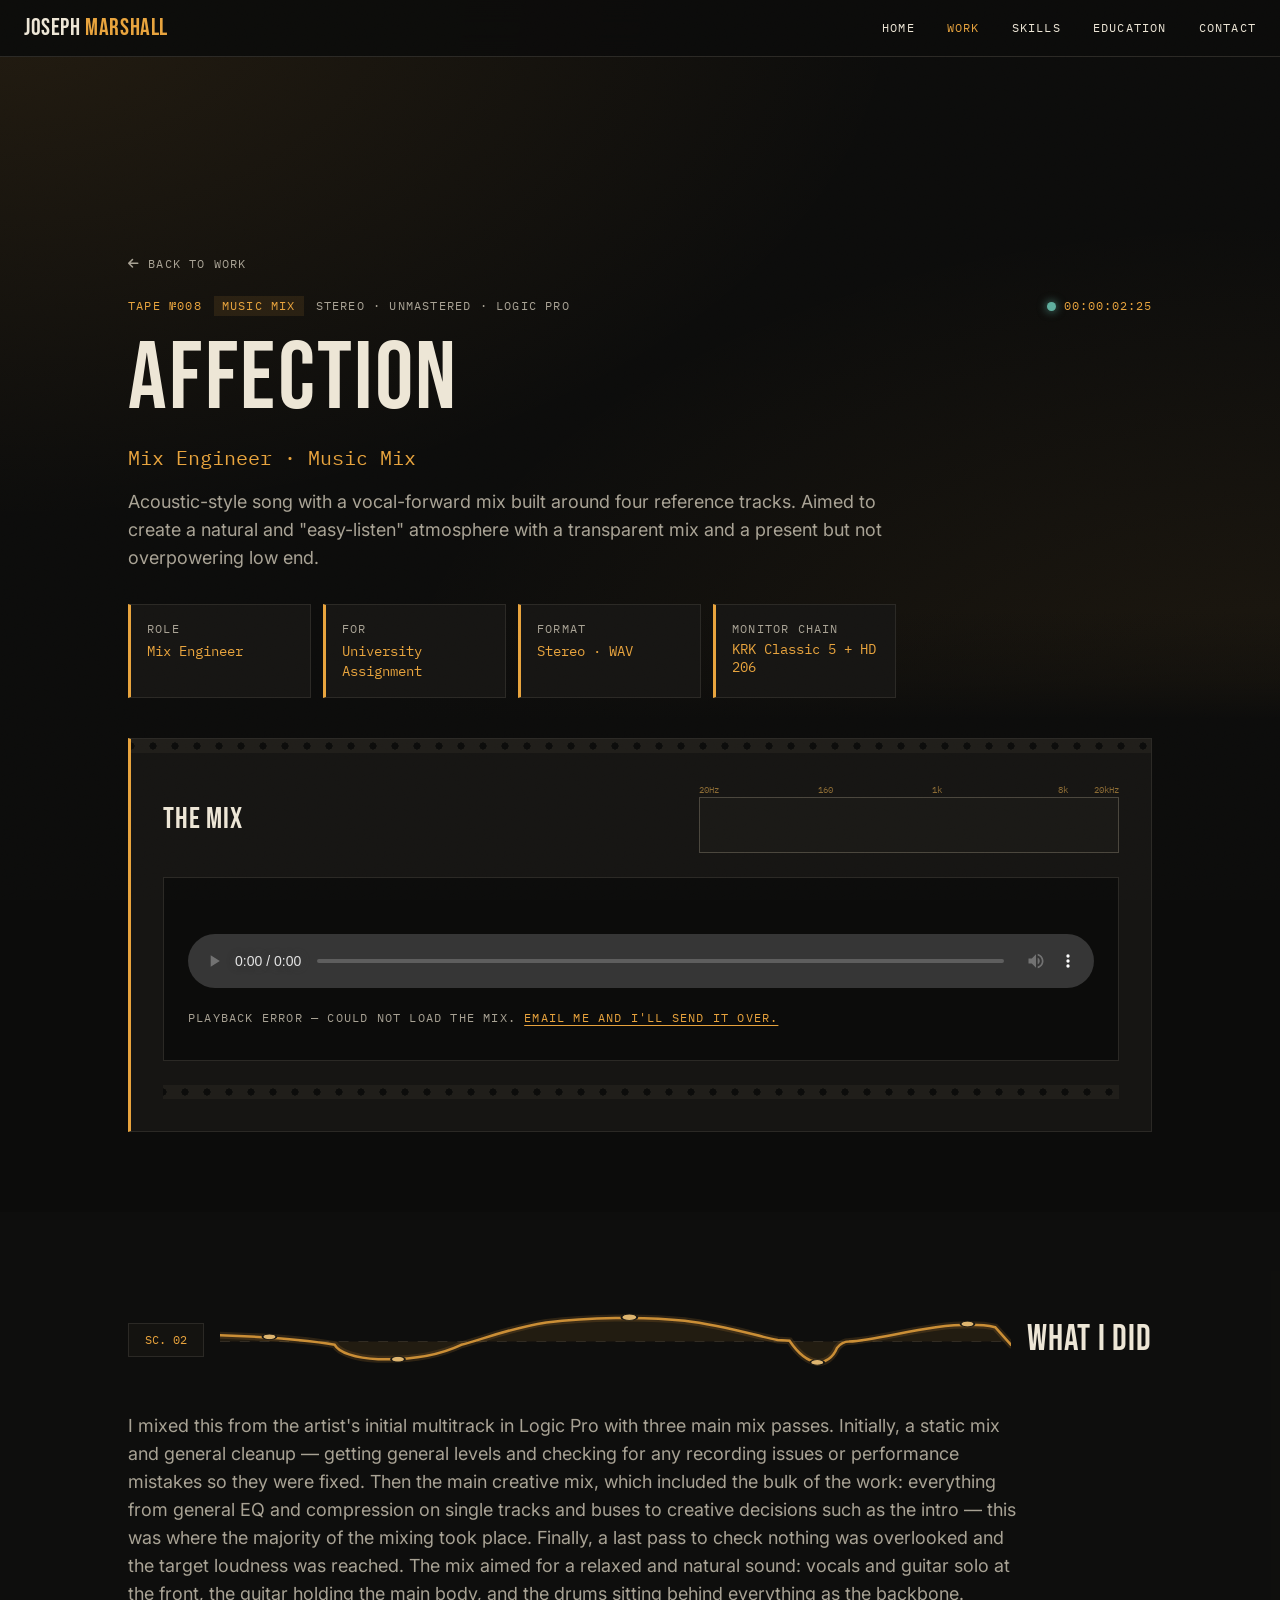
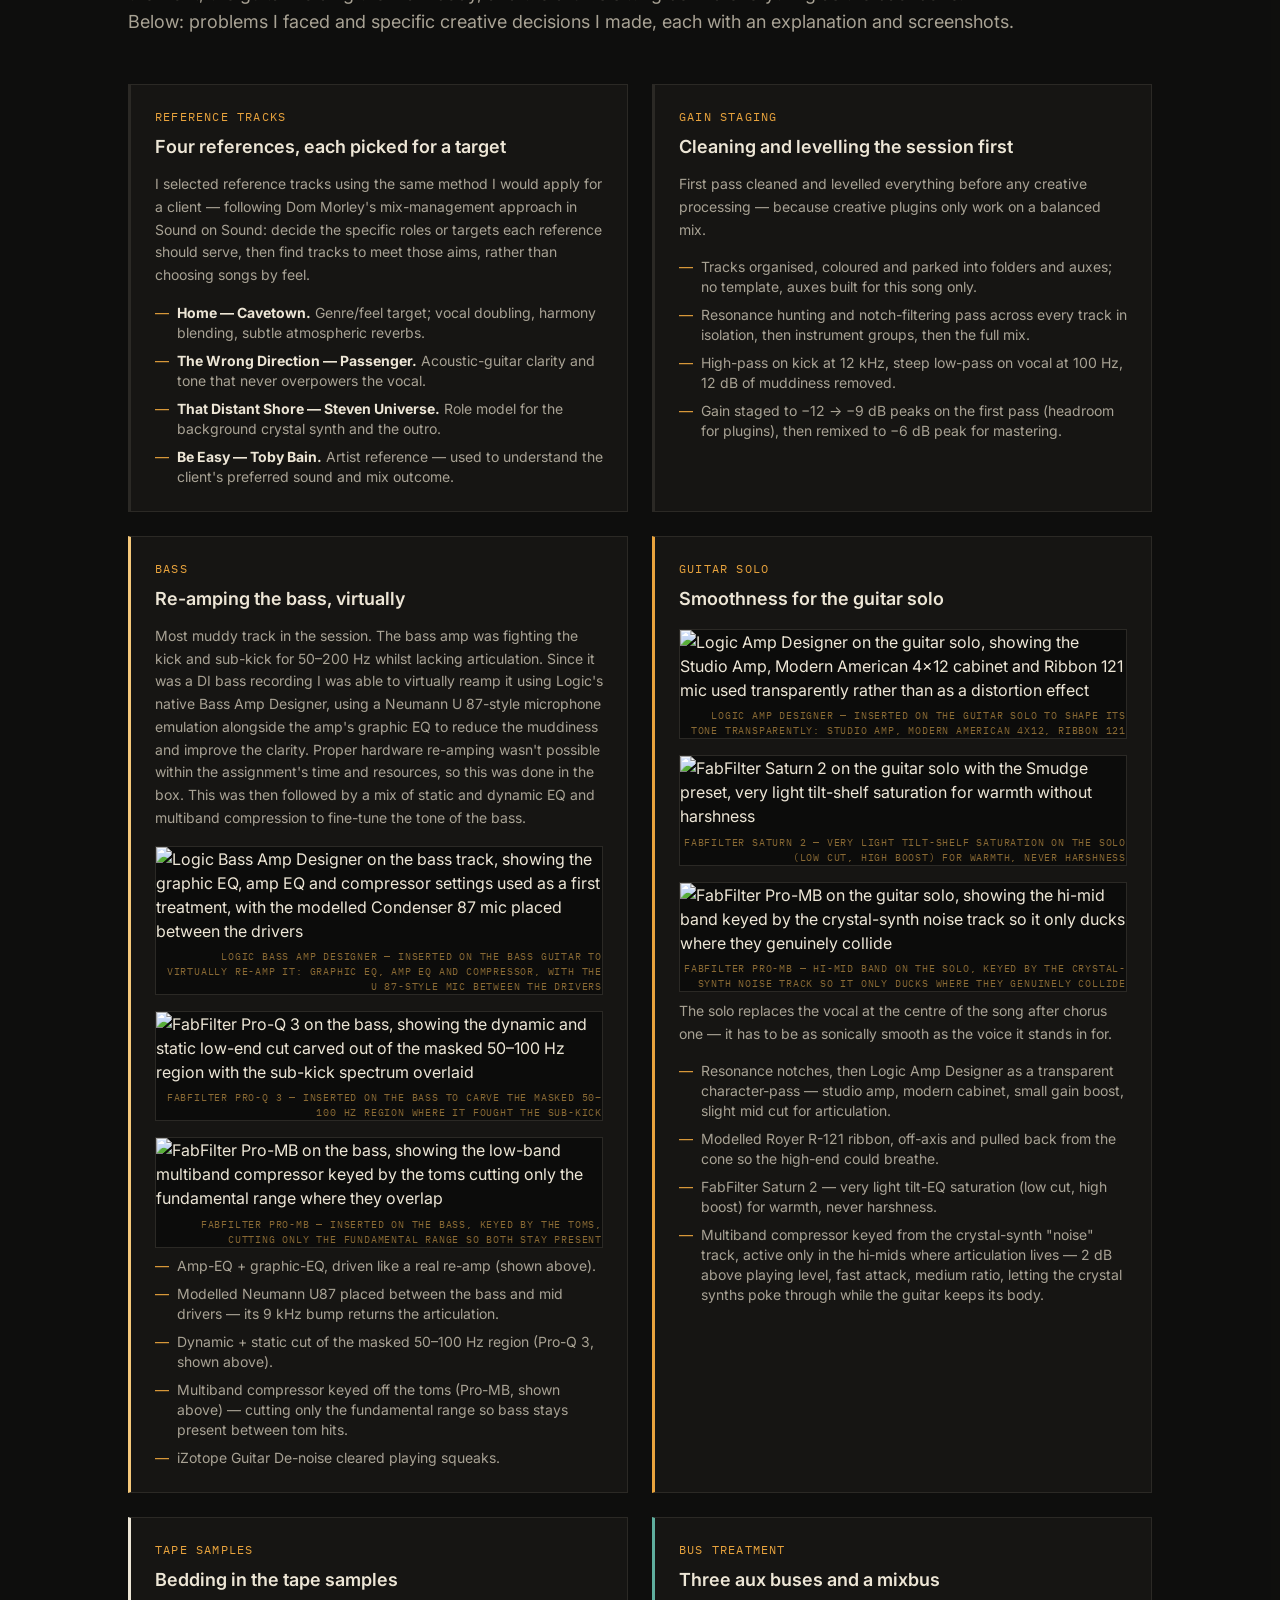
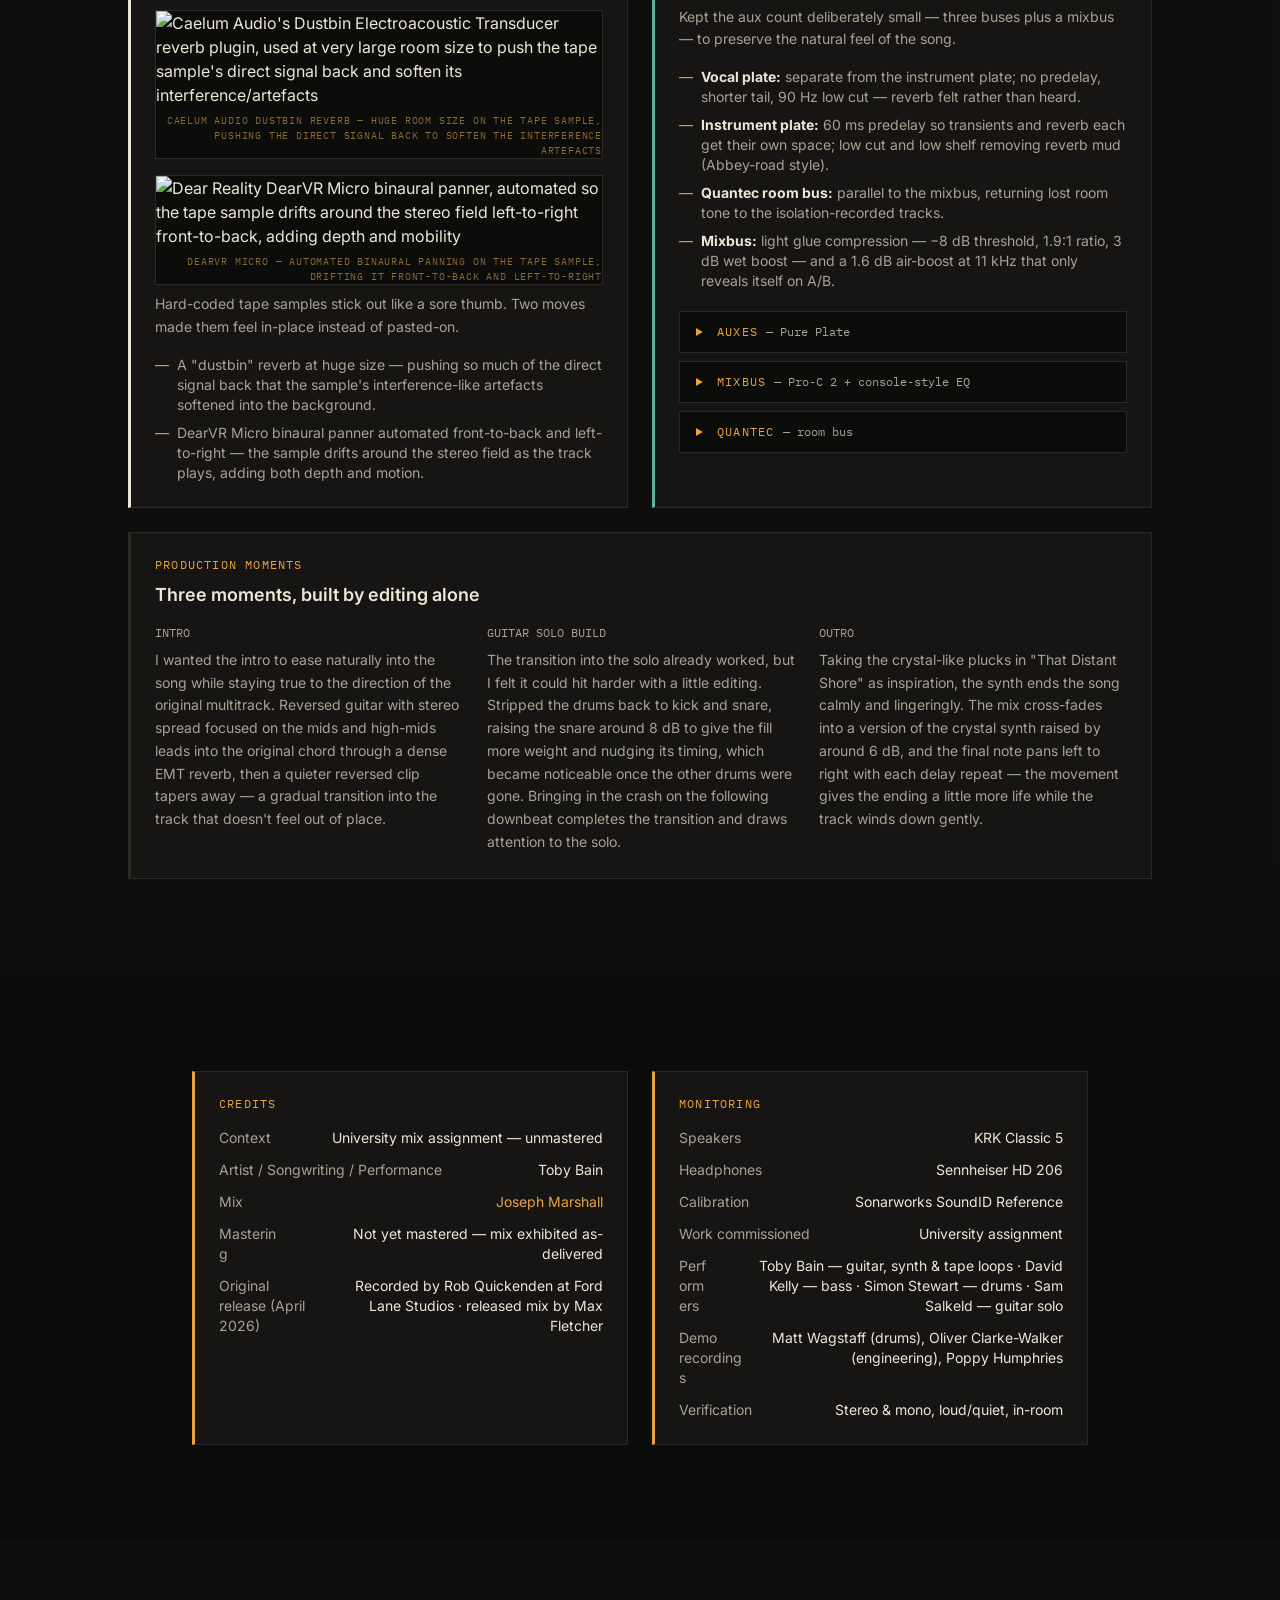
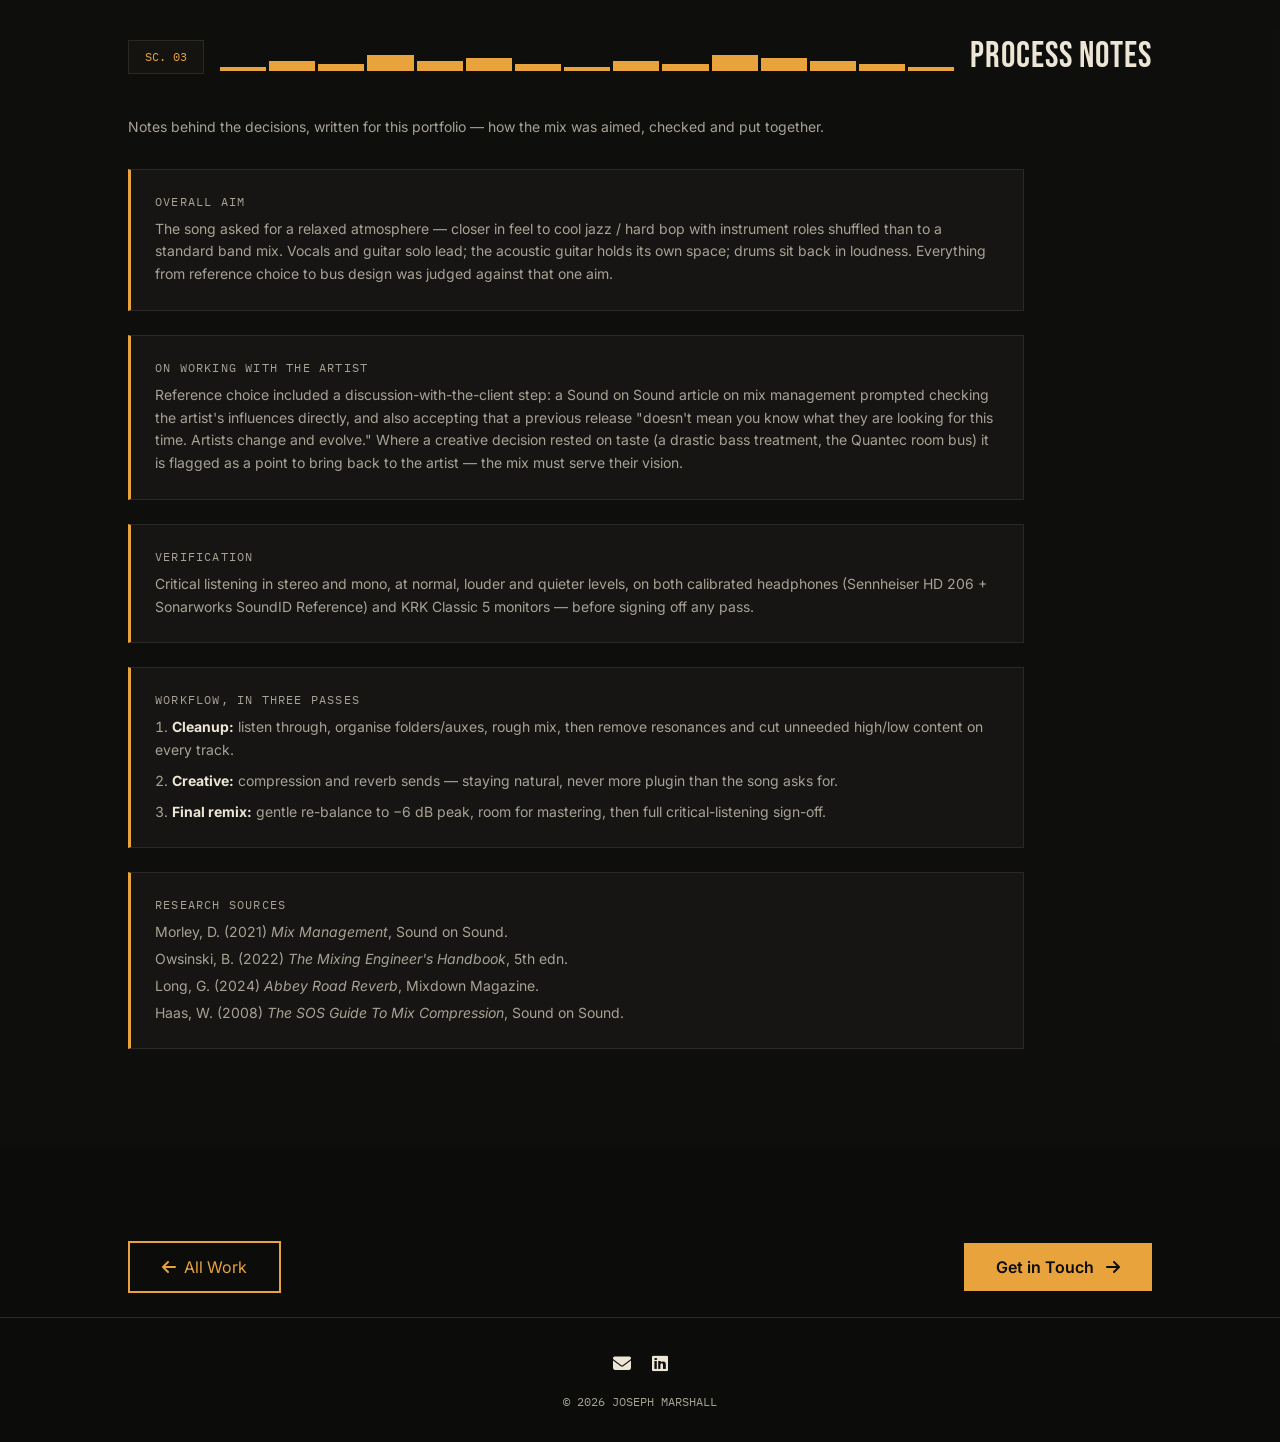
==== work/work-affection.html @ ef1b4488 "V-1.3.0: add assets tree, Affection work page, encrypted certificate, sitemap and robots Uploads: si" ====
<!DOCTYPE html>
<!--
    JOSEPH MARSHALL — Work Project Page: "Affection" (Music Mix)
    Companion page to index.html — same design system (stage-black ground,
    vu-amber accents, Bebas Neue / Inter / IBM Plex Mono, tape/slate theming).
    Each portfolio project gets its own page like this one.

    Panel checklist coverage (what the panel wants inside a work card — see
    "Porfolio Files FOR AI/what-the-panel-wants-inside-a-work-card.html"):
      1. Real project title                  → "Affection — Music Mix"
      2. Real "what I did"                   → "What I Did" section, written for the portfolio
      3. Real media or a real link           → mix player (see NOTE below) + link row
      4. Named role / knowable contribution  → "Mix Engineer" role block
      5. Credits / who it was for / with     → Credits line

    NOTE — MIX PLAYER: drop the mix bounce beside this file
    (affection-mix.wav — keep the filename, or update BOTH the <audio> src
    and the tape row's format badge) and the player goes live with no other
    changes. This is the UNMASTERED mix bounce — the exhibited version, shown
    as mixed. If you move the mix to SoundCloud/Vimeo instead, delete the
    <audio> block and put the embed in the same slot (see the commented
    example in the main site's WORK cards).
-->
<html lang="en">
<head>
    <meta charset="UTF-8">
    <meta name="viewport" content="width=device-width, initial-scale=1.0">
    <meta http-equiv="X-UA-Compatible" content="ie=edge">
    <meta name="color-scheme" content="dark">
    <title>Affection (Mix) — Mix Engineer · Joseph Marshall</title>
    <meta name="description" content="Affection — music mix by Joseph Marshall. Unmastered stereo mix: re-amped bass, sidechained guitar solo and bespoke plate reverbs, presented as mixed for mastering.">
    <meta property="og:title" content="Affection (Mix) — Mix Engineer · Joseph Marshall">
    <meta property="og:description" content="Unmastered stereo mix, shown as mixed: re-amped bass, sidechained guitar solo, bespoke plate reverbs and a crystal synth outro.">

    <link rel="icon" href="data:image/svg+xml,%3Csvg xmlns='http://www.w3.org/2000/svg' viewBox='0 0 64 64'%3E%3Crect width='64' height='64' rx='12' fill='%230c0c0b'/%3E%3Cpath d='M8 34h7l5-14 7 26 6-20 4 8h19' stroke='%23e8a33d' stroke-width='4' fill='none' stroke-linecap='round' stroke-linejoin='round'/%3E%3C/svg%3E">

    <link rel="stylesheet" href="../assets/css/tailwind.css">
    <link rel="stylesheet" href="https://cdnjs.cloudflare.com/ajax/libs/font-awesome/6.4.0/css/all.min.css" integrity="sha384-iw3OoTErCYJJB9mCa8LNS2hbsQ7M3C0EpIsO/H5+EGAkPGc6rk+V8i04oW/K5xq0" crossorigin="anonymous">
    <link rel="preconnect" href="https://fonts.googleapis.com">
    <link rel="preconnect" href="https://fonts.gstatic.com" crossorigin>
    <link href="https://fonts.googleapis.com/css2?family=Bebas+Neue&family=Inter:wght@400;500;600;700&family=IBM+Plex+Mono:wght@400;500;600&display=swap" rel="stylesheet">

    <style>
        /* ---------- Base (matches main site) ---------- */
        html { scroll-behavior: smooth; }
        body {
            font-family: 'Inter', sans-serif;
            background-color: #0c0c0b;
        }

        /* ---------- Page hero ---------- */
        .project-hero {
            min-height: 60vh;
            min-height: 60svh;
            padding-top: 16rem;
        }

        /* ---------- Slate / clapperboard section header (main site) ---------- */
        .slate-stripe {
            background: repeating-linear-gradient(
                -35deg,
                #ede6d6 0px, #ede6d6 22px,
                #17160f 22px, #17160f 44px
            );
            height: 10px;
        }
        .slate-header {
            border: 1px solid #2b2925;
            background: #141310;
        }
        .hairline { height: 1px; background: #2b2925; }

        /* ---------- Film grain overlay (main site) ---------- */
        .grain-overlay {
            position: fixed;
            inset: 0;
            z-index: 999;
            pointer-events: none;
            opacity: 0.05;
            mix-blend-mode: overlay;
            background-image: url("data:image/svg+xml,%3Csvg xmlns='http://www.w3.org/2000/svg' width='120' height='120'%3E%3Cfilter id='n'%3E%3CfeTurbulence type='fractalNoise' baseFrequency='0.9' numOctaves='2' stitchTiles='stitch'/%3E%3C/filter%3E%3Crect width='100%25' height='100%25' filter='url(%23n)'/%3E%3C/svg%3E");
        }

        /* ---------- Sprocket cards (main site) ---------- */
        .sprocket-card {
            position: relative;
            background: #161513;
            border: 1px solid #2b2925;
            overflow-wrap: anywhere;
        }
        .sprocket-strip {
            width: 100%;
            height: 14px;
            background-image: radial-gradient(circle, #0c0c0b 3.5px, transparent 3.6px);
            background-size: 22px 14px;
            background-position: 11px center;
            background-color: #201e1a;
            background-repeat: repeat-x;
        }

        /* ---------- Fader strip (console-channel divider, from main site) ---------- */
        /* ---------- Spectrum analyser (player) + EQ curve (section header) ----------
           Self-contained CSS: the compiled tailwind.css doesn't carry every
           utility, so these graphics own their sizing outright. */
        #playerMeter { width: 420px; margin-left: auto; }
        @media (max-width: 639px) { #playerMeter { width: 100%; } }
        .meter-scale {
            position: relative;
            height: 9px;
            font-family: 'IBM Plex Mono', monospace;
            font-size: 9px;
            line-height: 1;
            color: #8a6a34;
            margin-bottom: 3px;
        }
        .meter-scale span {
            position: absolute;
            transform: translateX(-50%);
            white-space: nowrap;
        }
        .meter-scale span:first-child { transform: none; }
        .meter-scale span:last-child { transform: translateX(-100%); }
        #mixAnalyser {
            display: block;
            width: 100%;
            height: 56px;
            background: #1a1916;
            border: 1px solid #4a463d;
        }

        .eq-curve-strip { opacity: .9; }

        /* ---------- Journal entry cards ----------
           Left rails use only the established site palette:
           pale gold #f5c87a (EQ-node gold), primary amber #e8a33d,
           tape cream #ede6d6, and the cool teal #5fae9e from the
           fader/analyser gradient — no foreign accents. */
        .journal-card { border-left: 3px solid #e8a33d; }
        .journal-card.tag-bass { border-left-color: #f5c87a; }
        .journal-card.tag-solo { border-left-color: #e8a33d; }
        .journal-card.tag-tape { border-left-color: #ede6d6; }
        .journal-card.tag-bus  { border-left-color: #5fae9e; }

        /* ---------- Proof screenshots: indent like console readouts,
             rounded like the cards themselves ---------- */
        .proof-shot {
            display: block;
            width: 100%;
            height: auto;
            border: 1px solid #2b2925;
            background: #0c0c0b;
            margin: 1rem 0 0.5rem;
            user-select: none;
            -webkit-user-select: none;
        }
        .proof-shot figcaption {
            font-family: 'IBM Plex Mono', monospace;
            font-size: 10px;
            letter-spacing: 0.08em;
            text-transform: uppercase;
            color: #8a6a34;
            margin-top: 0.4rem;
            text-align: right;
        }
        .proof-shot img { display: block; width: 100%; height: auto; }

        /* ---------- Buttons ---------- */
        .btn-amber { background: #e8a33d; color: #0c0c0b; font-weight: 600; transition: all 0.2s ease; }
        .btn-amber:hover { box-shadow: 0 0 0 2px #e8a33d, 0 0 22px rgba(232,163,61,0.4); transform: translateY(-1px); }
        .btn-outline { border: 2px solid #e8a33d; color: #e8a33d; transition: all 0.2s ease; }
        .btn-outline:hover { background: #e8a33d; color: #0c0c0b; transform: translateY(-1px); }

        .card-hover { transition: all 0.25s ease; border-color: #2b2925; }
        .card-hover:hover { border-color: #e8a33d; transform: translateY(-4px); }

        /* ---------- Timecode ---------- */
        .timecode-display { font-variant-numeric: tabular-nums; letter-spacing: 0.08em; }
        .rec-dot { width: 9px; height: 9px; border-radius: 9999px; background: #5fae9e; box-shadow: 0 0 8px 1px rgba(95,174,158,0.6); }

        .tap-expand { position: relative; }
        .tap-expand::after { content: ""; position: absolute; inset: -8px; }

        /* ---------- Colour fallbacks ---------- */
        .text-tape-cream { color: #ede6d6 !important; }
        .text-tape-cream-dim { color: #a8a294 !important; }
        .text-vu-amber { color: #e8a33d !important; }
        .text-rec-red { color: #c1272d !important; }

        @media (prefers-reduced-motion: reduce) {
            html { scroll-behavior: auto; }
            .rec-dot { animation: none !important; }
            * { transition: none !important; }
        }
    </style>
</head>
<body class="bg-stage-black text-tape-cream font-body">

    <noscript>
        <div style="max-width:720px;margin:48px auto;padding:24px;border:1px solid #2b2925;background:#161513;color:#ede6d6;font-family:Georgia,serif;line-height:1.6">
            <p style="font-family:monospace;letter-spacing:.12em;color:#e8a33d;text-transform:uppercase;margin:0 0 10px">JAVASCRIPT IS OFF</p>
            <p style="margin:0 0 10px">The mix on this page is served encrypted and needs JavaScript to decrypt and play in the browser — without it the player can't run. Everything else on the page (the writing, the screenshots, the references) still reads fine.</p>
            <p style="margin:0">Turn JavaScript on to listen, or email:
                <a style="color:#e8a33d" href="mailto:JMMarshall.Audio@proton.me">JMMarshall.Audio@proton.me</a></p>
        </div>
    </noscript>
    <a href="#top" class="skip-link" style="position:fixed;top:-60px;left:12px;z-index:2000;padding:10px 16px;background:#e8a33d;color:#0c0c0b;font-family:'IBM Plex Mono',monospace;font-size:13px;border-radius:4px;transition:top .2s ease"
       onfocus="this.style.top='12px'" onblur="this.style.top='-60px'">Skip to content</a>
    <div class="grain-overlay"></div>

    <!-- ============ NAV (matches main site) ============ -->
    <nav class="fixed top-0 w-full bg-stage-black/95 backdrop-blur-md border-b border-reel-border z-50">
        <div class="container mx-auto px-6 py-3">
            <div class="flex justify-between items-center">
                <a href="../index.html" class="font-display text-2xl tracking-wide text-tape-cream">JOSEPH <span class="text-vu-amber">MARSHALL</span></a>
                <ul class="hidden md:flex space-x-8 font-mono text-xs uppercase tracking-widest">
                    <li><a href="../index.html" class="hover:text-vu-amber transition">Home</a></li>
                    <li><a href="../index.html#work" class="text-vu-amber">Work</a></li>
                    <li><a href="../index.html#skills" class="hover:text-vu-amber transition">Skills</a></li>
                    <li><a href="../index.html#education" class="hover:text-vu-amber transition">Education</a></li>
                    <li><a href="../index.html#contact" class="hover:text-vu-amber transition">Contact</a></li>
                </ul>
                <span class="md:hidden font-mono text-xs uppercase tracking-widest text-vu-amber">SC. 02 · WORK</span>
            </div>
        </div>
    </nav>

    <!-- ============ PAGE HERO ============ -->
    <header id="top" class="project-hero flex items-end pt-64 pb-10 relative overflow-hidden">
        <!-- Ambient glow, echoing the main hero's ended state -->
        <div class="absolute inset-0 pointer-events-none" aria-hidden="true"
             style="background:
                 radial-gradient(ellipse at top left, rgba(232,163,61,0.10) 0%, transparent 50%),
                 radial-gradient(ellipse at bottom right, rgba(232,163,61,0.08) 0%, transparent 50%);"></div>

        <div class="container mx-auto px-6 relative z-10">
            <div class="max-w-5xl mx-auto">
                <!-- Breadcrumb -->
                <nav class="flex items-center gap-3 font-mono text-xs uppercase tracking-widest text-tape-cream-dim mb-6" aria-label="Breadcrumb">
                    <a href="../index.html#work" class="hover:text-vu-amber transition"><i class="fas fa-arrow-left mr-2"></i>Back to Work</a>
                </nav>

                <!-- Tape row: tape number + category + timecode -->
                <div class="flex flex-wrap items-center gap-3 mb-4 font-mono text-xs uppercase tracking-widest">
                    <span class="text-vu-amber">TAPE №008</span>
                    <span class="px-2 py-0.5 bg-vu-amber/10 text-vu-amber">Music Mix</span>
                    <span class="text-tape-cream-dim hidden sm:inline">STEREO · UNMASTERED · LOGIC PRO</span>
                    <span class="ml-auto hidden sm:flex items-center gap-2 text-tape-cream-dim">
                        <span class="rec-dot animate-blink"></span>
                        <span class="timecode-display text-vu-amber" id="timecode">00:00:00:00</span>
                    </span>
                </div>

                <h1 class="font-display text-5xl sm:text-6xl md:text-8xl tracking-wide mb-4">AFFECTION</h1>
                <p class="text-lg md:text-xl text-vu-amber font-mono mb-4">Mix Engineer · Music Mix</p>
                <p class="text-base md:text-lg text-tape-cream-dim max-w-3xl leading-relaxed mb-8">
                    Acoustic-style song with a vocal-forward mix built around four reference tracks.
                    Aimed to create a natural and "easy-listen" atmosphere with a transparent mix and
                    a present but not overpowering low end.
                </p>

                <!-- Quick facts (panel item 5: credits/dates/with) -->
                <div class="grid grid-cols-2 md:grid-cols-4 gap-3 max-w-3xl">
                    <div class="sprocket-card p-4 journal-card">
                        <p class="font-mono text-xs uppercase tracking-widest text-tape-cream-dim mb-1">Role</p>
                        <p class="font-mono text-sm text-vu-amber">Mix Engineer</p>
                    </div>
                    <div class="sprocket-card p-4 journal-card">
                        <p class="font-mono text-xs uppercase tracking-widest text-tape-cream-dim mb-1">For</p>
                        <p class="font-mono text-sm text-vu-amber">University Assignment</p>
                    </div>
                    <div class="sprocket-card p-4 journal-card">
                        <p class="font-mono text-xs uppercase tracking-widest text-tape-cream-dim mb-1">Format</p>
                        <p class="font-mono text-sm text-vu-amber">Stereo · WAV</p>
                    </div>
                    <div class="sprocket-card p-4 journal-card">
                        <p class="font-mono text-xs uppercase tracking-widest text-tape-cream-dim mb-1">Monitor Chain</p>
                        <p class="font-mono text-sm text-vu-amber leading-tight">KRK Classic 5 + HD 206</p>
                    </div>
                </div>
            </div>
        </div>

        <!-- Bottom melt like the main hero -->
        <div class="absolute left-0 right-0 bottom-0 h-32 pointer-events-none z-[2]"
             style="background: linear-gradient(to bottom, rgba(12,12,11,0) 0%, rgba(12,12,11,0.5) 55%, #0c0c0b 85%);" aria-hidden="true"></div>
    </header>

    <!-- ============ MIX PLAYER (panel item 3: real media) ============ -->
    <section class="pb-20 relative">
        <div class="container mx-auto px-6">
            <div class="max-w-5xl mx-auto">
                <div class="sprocket-card overflow-hidden journal-card">
                    <div class="sprocket-strip"></div>
                    <div class="p-6 md:p-8">
                        <div class="flex flex-wrap items-center justify-between gap-3 mb-6">
                            <h2 class="font-display text-2xl sm:text-3xl tracking-wide">THE MIX</h2>
                            <div id="playerMeter" aria-hidden="true">
                        <!-- mix meter: live VU blocks driven by the mix playback -->
                        <div class="meter-scale" aria-hidden="true">
                            <span style="left:0%">20Hz</span><span style="left:30.1%">160</span><span style="left:56.6%">1k</span><span style="left:86.7%">8k</span><span style="left:100%">20kHz</span>
                        </div>
                        <canvas id="mixAnalyser" width="840" height="112"></canvas>
                    </div>
                        </div>

                        <!-- Real embed goes here.
                             Local file today: affection-mix.wav in the site root
                             (unmastered mix bounce). SoundCloud/Vimeo swap-in
                             example:
                               <iframe class="w-full" height="166" scrolling="no" frameborder="no" allow="autoplay"
                                   src="https://w.soundcloud.com/player/?url=https%3A//api.soundcloud.com/tracks/TRACK_ID&color=%23e8a33d"></iframe>
                        -->
                        <div class="bg-stage-black border border-reel-border p-5 md:p-6">
                            <div id="nowPlaying" class="flex items-center gap-3 mb-4 opacity-0 transition-opacity duration-300" aria-hidden="true">
                                <span class="rec-dot animate-blink"></span>
                                <span class="font-mono text-xs uppercase tracking-widest text-tape-cream-dim">Now playing · Affection (mix)</span>
                            </div>
                            <!-- Encrypted playback: fetches Affection Mix.wav.enc (JMPROT01
                                 bundle, same format as the reel) from the R2 bucket,
                                 decrypts in memory with the key served by the Worker for
                                 this site's origins, then plays via a RAM-only blob URL.
                                 Same "deterrent-grade" honest limits as the reel: the browser
                                 must hold the key to play, so no scheme here is true DRM. -->
                            <audio controls preload="metadata" class="w-full"
                                   aria-label="Affection — mix, unmastered">
                                Your browser can't play the mix inline.
                            </audio>
                            <p id="mixStatus" class="font-mono text-xs uppercase tracking-widest text-tape-cream-dim" style="margin-top:22px; margin-bottom:10px">
                                Stereo WAV · unmastered mix — shown exactly as mixed, ahead of mastering
                            </p>
                            <noscript>
                                <p class="font-mono text-xs text-tape-cream-dim mt-2">Audio playback needs JavaScript — the mix is served encrypted.</p>
                            </noscript>
                        </div>
                        <div class="sprocket-strip mt-6"></div>
                    </div>
                </div>
            </div>
        </div>
    </section>

    <!-- ============ WHAT I DID (panel item 2: real "what I did") ============ -->
    <section class="py-24 bg-reel-card/30">
        <div class="container mx-auto px-6">
            <div class="max-w-5xl mx-auto">
                <div class="flex flex-wrap items-center gap-4 mb-10">
                    <div class="slate-header px-4 py-2 font-mono text-xs text-vu-amber whitespace-nowrap">SC. 02</div>
                    <div class="eq-curve-strip flex-1" aria-hidden="true">
                        <!-- section header: a FabFilter-style EQ graph, redrawn from
                             scratch: smooth band curves, filled response area and
                             coloured node points so it reads as an EQ at a glance.
                             Left to right: low cut shelf, wide bell boost,
                             sharp notch, high shelf lift (20 kHz edge) -->
                        <svg viewBox="0 0 400 80" preserveAspectRatio="none" style="width:100%; height:64px">
                            <!-- 0 dB reference line -->
                            <line x1="0" y1="42" x2="400" y2="42" stroke="#4a463d" stroke-width="1" stroke-dasharray="5 5" opacity="0.7"/>
                            <!-- filled response area (curve-to-baseline energy) -->
                            <path d="M0 34 C 25 36, 45 40, 58 46 C 60 55, 68 63, 80 64 C 95 65, 110 60, 122 46 C 132 40, 145 26, 165 18 C 185 12, 215 10, 235 16 C 255 22, 270 34, 282 40 L 288 41 C 291 52, 296 66, 302 68 C 306 69, 310 62, 312 50 C 314 44, 316 42, 318 42 C 330 40, 345 30, 362 24 C 375 20, 385 20, 392 24 L 400 46 L 400 42 L 0 42 Z"
                                  fill="#e8a33d" opacity="0.10"/>
                            <!-- response curve (soft halo underneath) -->
                            <path d="M0 34 C 25 36, 45 40, 58 46 C 60 55, 68 63, 80 64 C 95 65, 110 60, 122 46 C 132 40, 145 26, 165 18 C 185 12, 215 10, 235 16 C 255 22, 270 34, 282 40 L 288 41 C 291 52, 296 66, 302 68 C 306 69, 310 62, 312 50 C 314 44, 316 42, 318 42 C 330 40, 345 30, 362 24 C 375 20, 385 20, 392 24 L 400 46"
                                  fill="none" stroke="#e8a33d" stroke-width="7" opacity="0.16" vector-effect="non-scaling-stroke" stroke-linecap="round"/>
                            <path d="M0 34 C 25 36, 45 40, 58 46 C 60 55, 68 63, 80 64 C 95 65, 110 60, 122 46 C 132 40, 145 26, 165 18 C 185 12, 215 10, 235 16 C 255 22, 270 34, 282 40 L 288 41 C 291 52, 296 66, 302 68 C 306 69, 310 62, 312 50 C 314 44, 316 42, 318 42 C 330 40, 345 30, 362 24 C 375 20, 385 20, 392 24 L 400 46"
                                  fill="none" stroke="#e8a33d" stroke-width="2.5" opacity="0.95" vector-effect="non-scaling-stroke" stroke-linecap="round"/>
                            <!-- EQ node points, one per band (plugin-style) -->
                            <circle cx="25" cy="36" r="3.5" fill="#f5c87a" stroke="#1a1814" stroke-width="1"/>
                            <circle cx="90" cy="64" r="3.5" fill="#f5c87a" stroke="#1a1814" stroke-width="1"/>
                            <circle cx="207" cy="11.5" r="4" fill="#f5c87a" stroke="#1a1814" stroke-width="1"/>
                            <circle cx="302" cy="68" r="3.5" fill="#f5c87a" stroke="#1a1814" stroke-width="1"/>
                            <circle cx="378" cy="20" r="3.5" fill="#f5c87a" stroke="#1a1814" stroke-width="1"/>
                        </svg>
                    </div>
                    <h2 class="font-display text-2xl sm:text-3xl md:text-4xl tracking-wide whitespace-nowrap">WHAT I DID</h2>
                </div>

                <p class="text-tape-cream-dim leading-relaxed text-base md:text-lg max-w-4xl mb-12">
                    I mixed this from the artist's initial multitrack in Logic Pro with three main mix
                    passes. Initially, a static mix and general cleanup — getting general levels and
                    checking for any recording issues or performance mistakes so they were fixed. Then
                    the main creative mix, which included the bulk of the work: everything from general
                    EQ and compression on single tracks and buses to creative decisions such as the
                    intro — this was where the majority of the mixing took place. Finally, a last pass
                    to check nothing was overlooked and the target loudness was reached. The mix aimed
                    for a relaxed and natural sound: vocals and guitar solo at the front, the guitar
                    holding the main body, and the drums sitting behind everything as the backbone.
                    Below: problems I faced and specific creative decisions I made, each with an
                    explanation and screenshots.
                </p>

                <div class="grid grid-cols-1 md:grid-cols-2 gap-6">

                    <!-- Reference strategy --><article class="sprocket-card card-hover p-6 journal-card">
    <p class="font-mono text-xs uppercase tracking-widest text-vu-amber mb-2">Reference tracks</p>
                        <h3 class="text-lg font-semibold mb-3">Four references, each picked for a target</h3>
                        <p class="text-tape-cream-dim text-sm leading-relaxed mb-4">
                            I selected reference tracks using the same method I would apply for a client —
                            following Dom Morley's mix-management approach in Sound on Sound: decide the
                            specific roles or targets each reference should serve, then find tracks to
                            meet those aims, rather than choosing songs by feel.
                        </p>
                        <ul class="space-y-2 text-sm text-tape-cream-dim">
                            <li class="flex gap-2"><span class="text-vu-amber shrink-0">—</span><span><strong class="text-tape-cream">Home — Cavetown.</strong> Genre/feel target; vocal doubling, harmony blending, subtle atmospheric reverbs.</span></li>
                            <li class="flex gap-2"><span class="text-vu-amber shrink-0">—</span><span><strong class="text-tape-cream">The Wrong Direction — Passenger.</strong> Acoustic-guitar clarity and tone that never overpowers the vocal.</span></li>
                            <li class="flex gap-2"><span class="text-vu-amber shrink-0">—</span><span><strong class="text-tape-cream">That Distant Shore — Steven Universe.</strong> Role model for the background crystal synth and the outro.</span></li>
                            <li class="flex gap-2"><span class="text-vu-amber shrink-0">—</span><span><strong class="text-tape-cream">Be Easy — Toby Bain.</strong> Artist reference — used to understand the client's preferred sound and mix outcome.</span></li>
                        </ul>
                    </article>

                    <!-- Gain staging & hygiene --><article class="sprocket-card card-hover p-6 journal-card">
    <p class="font-mono text-xs uppercase tracking-widest text-vu-amber mb-2">Gain staging</p>
                        <h3 class="text-lg font-semibold mb-3">Cleaning and levelling the session first</h3>
                        <p class="text-tape-cream-dim text-sm leading-relaxed mb-4">
                            First pass cleaned and levelled everything before any creative processing —
                            because creative plugins only work on a balanced mix.
                        </p>
                        <ul class="space-y-2 text-sm text-tape-cream-dim">
                            <li class="flex gap-2"><span class="text-vu-amber shrink-0">—</span><span>Tracks organised, coloured and parked into folders and auxes; no template, auxes built for this song only.</span></li>
                            <li class="flex gap-2"><span class="text-vu-amber shrink-0">—</span><span>Resonance hunting and notch-filtering pass across every track in isolation, then instrument groups, then the full mix.</span></li>
                            <li class="flex gap-2"><span class="text-vu-amber shrink-0">—</span><span>High-pass on kick at 12&nbsp;kHz, steep low-pass on vocal at 100&nbsp;Hz, 12&nbsp;dB of muddiness removed.</span></li>
                            <li class="flex gap-2"><span class="text-vu-amber shrink-0">—</span><span>Gain staged to −12 → −9 dB peaks on the first pass (headroom for plugins), then remixed to −6 dB peak for mastering.</span></li>
                        </ul>
                    </article>

                    <!-- Bass amp re-amp (tag-bass) -->
                    <article class="sprocket-card card-hover p-6 journal-card tag-bass">
                        <p class="font-mono text-xs uppercase tracking-widest text-vu-amber mb-2">Bass</p>
                        <h3 class="text-lg font-semibold mb-3">Re-amping the bass, virtually</h3>

                        <p class="text-tape-cream-dim text-sm leading-relaxed mb-4">
                            Most muddy track in the session. The bass amp was fighting the kick and
                            sub-kick for 50–200 Hz whilst lacking articulation. Since it was a DI bass
                            recording I was able to virtually reamp it using Logic's native Bass Amp
                            Designer, using a Neumann U 87-style microphone emulation alongside the
                            amp's graphic EQ to reduce the muddiness and improve the clarity. Proper
                            hardware re-amping wasn't possible within the assignment's time and
                            resources, so this was done in the box. This was then followed by a mix of
                            static and dynamic EQ and multiband compression to fine-tune the tone of
                            the bass.
                        </p>

                        <figure class="proof-shot">
                            <img src="../assets/media/"bass-subkick-masking.jpg" loading="lazy" alt="Logic Bass Amp Designer on the bass track, showing the graphic EQ, amp EQ and compressor settings used as a first treatment, with the modelled Condenser 87 mic placed between the drivers">
                            <figcaption>Logic Bass Amp Designer — inserted on the bass guitar to virtually re-amp it: graphic EQ, amp EQ and compressor, with the U 87-style mic between the drivers</figcaption>
                        </figure>
                        <figure class="proof-shot">
                            <img src="../assets/media/"bass-proq3.jpg" loading="lazy" alt="FabFilter Pro-Q 3 on the bass, showing the dynamic and static low-end cut carved out of the masked 50–100 Hz region with the sub-kick spectrum overlaid">
                            <figcaption>FabFilter Pro-Q 3 — inserted on the bass to carve the masked 50–100 Hz region where it fought the sub-kick</figcaption>
                        </figure>
                        <figure class="proof-shot">
                            <img src="../assets/media/"bass-tom-mbcomp.jpg" loading="lazy" alt="FabFilter Pro-MB on the bass, showing the low-band multiband compressor keyed by the toms cutting only the fundamental range where they overlap">
                            <figcaption>FabFilter Pro-MB — inserted on the bass, keyed by the toms, cutting only the fundamental range so both stay present</figcaption>
                        </figure>
                        <ul class="space-y-2 text-sm text-tape-cream-dim">
                            <li class="flex gap-2"><span class="text-vu-amber shrink-0">—</span><span>Amp-EQ + graphic-EQ, driven like a real re-amp (shown above).</span></li>
                            <li class="flex gap-2"><span class="text-vu-amber shrink-0">—</span><span>Modelled Neumann U87 placed between the bass and mid drivers — its 9 kHz bump returns the articulation.</span></li>
                            <li class="flex gap-2"><span class="text-vu-amber shrink-0">—</span><span>Dynamic + static cut of the masked 50–100 Hz region (Pro-Q 3, shown above).</span></li>
                            <li class="flex gap-2"><span class="text-vu-amber shrink-0">—</span><span>Multiband compressor keyed off the toms (Pro-MB, shown above) — cutting only the fundamental range so bass stays present between tom hits.</span></li>
                            <li class="flex gap-2"><span class="text-vu-amber shrink-0">—</span><span>iZotope Guitar De-noise cleared playing squeaks.</span></li>
                        </ul>
                    </article>

                    <!-- Guitar solo (tag-solo) -->
                    <article class="sprocket-card card-hover p-6 journal-card tag-solo">
                        <p class="font-mono text-xs uppercase tracking-widest text-vu-amber mb-2">Guitar solo</p>
                        <h3 class="text-lg font-semibold mb-3">Smoothness for the guitar solo</h3>

                        <figure class="proof-shot">
                            <img src="../assets/media/"solo-amp-designer.jpg" loading="lazy" alt="Logic Amp Designer on the guitar solo, showing the Studio Amp, Modern American 4x12 cabinet and Ribbon 121 mic used transparently rather than as a distortion effect">
                            <figcaption>Logic Amp Designer — inserted on the guitar solo to shape its tone transparently: Studio Amp, Modern American 4x12, Ribbon 121</figcaption>
                        </figure>
                        <figure class="proof-shot">
                            <img src="../assets/media/"solo-saturn2.jpg" loading="lazy" alt="FabFilter Saturn 2 on the guitar solo with the Smudge preset, very light tilt-shelf saturation for warmth without harshness">
                            <figcaption>FabFilter Saturn 2 — very light tilt-shelf saturation on the solo (low cut, high boost) for warmth, never harshness</figcaption>
                        </figure>
                        <figure class="proof-shot">
                            <img src="../assets/media/"solo-noisetrack-mbcomp.jpg" loading="lazy" alt="FabFilter Pro-MB on the guitar solo, showing the hi-mid band keyed by the crystal-synth noise track so it only ducks where they genuinely collide">
                            <figcaption>FabFilter Pro-MB — hi-mid band on the solo, keyed by the crystal-synth noise track so it only ducks where they genuinely collide</figcaption>
                        </figure>
                        <p class="text-tape-cream-dim text-sm leading-relaxed mb-4">
                            The solo replaces the vocal at the centre of the song after chorus one — it has
                            to be as sonically smooth as the voice it stands in for.
                        </p>
                        <ul class="space-y-2 text-sm text-tape-cream-dim">
                            <li class="flex gap-2"><span class="text-vu-amber shrink-0">—</span><span>Resonance notches, then Logic Amp Designer as a transparent character-pass — studio amp, modern cabinet, small gain boost, slight mid cut for articulation.</span></li>
                            <li class="flex gap-2"><span class="text-vu-amber shrink-0">—</span><span>Modelled Royer R-121 ribbon, off-axis and pulled back from the cone so the high-end could breathe.</span></li>
                            <li class="flex gap-2"><span class="text-vu-amber shrink-0">—</span><span>FabFilter Saturn 2 — very light tilt-EQ saturation (low cut, high boost) for warmth, never harshness.</span></li>
                            <li class="flex gap-2"><span class="text-vu-amber shrink-0">—</span><span>Multiband compressor keyed from the crystal-synth "noise" track, active only in the hi-mids where articulation lives — 2&nbsp;dB above playing level, fast attack, medium ratio, letting the crystal synths poke through while the guitar keeps its body.</span></li>
                        </ul>
                    </article>

                    <!-- Tape samples (tag-tape) -->
                    <article class="sprocket-card card-hover p-6 journal-card tag-tape">
                        <p class="font-mono text-xs uppercase tracking-widest text-vu-amber mb-2">Tape samples</p>
                        <h3 class="text-lg font-semibold mb-3">Bedding in the tape samples</h3>

                        <figure class="proof-shot">
                            <img src="../assets/media/"tape-dustbin-reverb.jpg" loading="lazy" alt="Caelum Audio's Dustbin Electroacoustic Transducer reverb plugin, used at very large room size to push the tape sample's direct signal back and soften its interference/artefacts">
                            <figcaption>Caelum Audio Dustbin reverb — huge room size on the tape sample, pushing the direct signal back to soften the interference artefacts</figcaption>
                        </figure>
                        <figure class="proof-shot">
                            <img src="../assets/media/"tape-dearvr-micro.jpg" loading="lazy" alt="Dear Reality DearVR Micro binaural panner, automated so the tape sample drifts around the stereo field left-to-right front-to-back, adding depth and mobility">
                            <figcaption>DearVR Micro — automated binaural panning on the tape sample, drifting it front-to-back and left-to-right</figcaption>
                        </figure>
                        <p class="text-tape-cream-dim text-sm leading-relaxed mb-4">
                            Hard-coded tape samples stick out like a sore thumb. Two moves made them feel
                            in-place instead of pasted-on.
                        </p>
                        <ul class="space-y-2 text-sm text-tape-cream-dim">
                            <li class="flex gap-2"><span class="text-vu-amber shrink-0">—</span><span>A "dustbin" reverb at huge size — pushing so much of the direct signal back that the sample's interference-like artefacts softened into the background.</span></li>
                            <li class="flex gap-2"><span class="text-vu-amber shrink-0">—</span><span>DearVR Micro binaural panner automated front-to-back and left-to-right — the sample drifts around the stereo field as the track plays, adding both depth and motion.</span></li>
                        </ul>
                    </article>

                    <!-- Bus treatments (tag-bus) -->
                    <article class="sprocket-card card-hover p-6 journal-card tag-bus">
                        <p class="font-mono text-xs uppercase tracking-widest text-vu-amber mb-2">Bus treatment</p>
                        <h3 class="text-lg font-semibold mb-3">Three aux buses and a mixbus</h3>
                        <p class="text-tape-cream-dim text-sm leading-relaxed mb-4">
                            Kept the aux count deliberately small — three buses plus a mixbus — to preserve
                            the natural feel of the song.
                        </p>
                        <ul class="space-y-2 text-sm text-tape-cream-dim">
                            <li class="flex gap-2"><span class="text-vu-amber shrink-0">—</span><span><strong class="text-tape-cream">Vocal plate:</strong> separate from the instrument plate; no predelay, shorter tail, 90 Hz low cut — reverb felt rather than heard.</span></li>
                            <li class="flex gap-2"><span class="text-vu-amber shrink-0">—</span><span><strong class="text-tape-cream">Instrument plate:</strong> 60 ms predelay so transients and reverb each get their own space; low cut and low shelf removing reverb mud (Abbey-road style).</span></li>
                            <li class="flex gap-2"><span class="text-vu-amber shrink-0">—</span><span><strong class="text-tape-cream">Quantec room bus:</strong> parallel to the mixbus, returning lost room tone to the isolation-recorded tracks.</span></li>
                            <li class="flex gap-2"><span class="text-vu-amber shrink-0">—</span><span><strong class="text-tape-cream">Mixbus:</strong> light glue compression — −8 dB threshold, 1.9:1 ratio, 3 dB wet boost — and a 1.6 dB air-boost at 11 kHz that only reveals itself on A/B.</span></li>
                        </ul>

                        <!-- Aux screenshots: three dropdowns (Auxes / Mixbus / Quantec) -->
                        <div class="mt-5 space-y-2" id="auxDropdowns">
                            <details class="border border-reel-border bg-stage-black">
                                <summary class="cursor-pointer select-none px-4 py-3 font-mono text-xs uppercase tracking-widest text-vu-amber">
                                    &nbsp;Auxes
                                    <span class="text-tape-cream-dim normal-case tracking-normal">— Pure Plate</span>
                                </summary>
                                <div class="px-4 pb-4 space-y-4">
                                    <figure class="proof-shot">
                                        <img src="../assets/media/"vox-plate.png" loading="lazy" alt="Pure Plate vocal plate reverb aux: low cut 90 Hz, no predelay, shorter reverb time">
                                        <figcaption>Vox Plate aux (Pure Plate) — separate from the instrument plate: no predelay, shorter tail, 90&nbsp;Hz low cut — reverb felt rather than heard</figcaption>
                                    </figure>
                                    <figure class="proof-shot">
                                        <img src="../assets/media/"instrument-plate.png" loading="lazy" alt="Pure Plate instrument plate reverb aux with 60 ms predelay">
                                        <figcaption>Instrument Plate aux (Pure Plate) — 60&nbsp;ms predelay so transients and reverb each get their own space; low cut and low shelf against reverb mud, Abbey Road style</figcaption>
                                    </figure>
                                    <figure class="proof-shot">
                                        <img src="../assets/media/"instrument-plate-eq.png" loading="lazy" alt="Vintage Console EQ post-reverb on the instrument plate return, low-cut at 62 Hz, low and mid gain cuts, slight high gain">
                                        <figcaption>Instrument Plate EQ (Vintage Console EQ) — corrective curves post-plate: low cut, low/mid trims, slight top</figcaption>
                                    </figure>
                                </div>
                            </details>
                            <details class="border border-reel-border bg-stage-black">
                                <summary class="cursor-pointer select-none px-4 py-3 font-mono text-xs uppercase tracking-widest text-vu-amber">
                                    &nbsp;Mixbus
                                    <span class="text-tape-cream-dim normal-case tracking-normal">— Pro-C 2 + console-style EQ</span>
                                </summary>
                                <div class="px-4 pb-4 space-y-4">
                                    <figure class="proof-shot">
                                        <img src="../assets/media/"mixbus-comp.png" loading="lazy" alt="FabFilter Pro-C 2 on the mixbus, bus compression mode: −8 dB threshold, 1.9:1 ratio, slow attack and release">
                                        <figcaption>Mixbus compression (FabFilter Pro-C 2) — light glue: −8&nbsp;dB threshold, 1.9:1 ratio, 3&nbsp;dB wet boost</figcaption>
                                    </figure>
                                    <figure class="proof-shot">
                                        <img src="../assets/media/"mixbus-eq.png" loading="lazy" alt="Console-style mixbus EQ with gentle low boost, dips and a small high boost">
                                        <figcaption>Mixbus EQ (console-style) — the gentle tone shaping, including the 1.6&nbsp;dB air-lift that only reveals itself on A/B</figcaption>
                                    </figure>
                                </div>
                            </details>
                            <details class="border border-reel-border bg-stage-black">
                                <summary class="cursor-pointer select-none px-4 py-3 font-mono text-xs uppercase tracking-widest text-vu-amber">
                                    &nbsp;Quantec
                                    <span class="text-tape-cream-dim normal-case tracking-normal">— room bus</span>
                                </summary>
                                <div class="px-4 pb-4">
                                    <figure class="proof-shot">
                                        <img src="../assets/media/"quantec.png" loading="lazy" alt="Quantec YardStick room simulator as a parallel room bus, 710 ms reverb time">
                                        <figcaption>Quantec room bus (YardStick) — parallel to the mixbus, returning room tone to the isolation-recorded tracks</figcaption>
                                    </figure>
                                </div>
                            </details>
                        </div>
                    </article>

                    <!-- Production moments --><article class="sprocket-card card-hover p-6 md:col-span-2 journal-card">
    <p class="font-mono text-xs uppercase tracking-widest text-vu-amber mb-2">Production moments</p>
                        <h3 class="text-lg font-semibold mb-3">Three moments, built by editing alone</h3>
                        <div class="grid grid-cols-1 md:grid-cols-3 gap-6 mt-4">
                            <div>
                                <p class="font-mono text-xs text-tape-cream-dim uppercase mb-2">Intro</p>
                                <p class="text-tape-cream-dim text-sm leading-relaxed">
                                    I wanted the intro to ease naturally into the song while staying true
                                    to the direction of the original multitrack. Reversed guitar with
                                    stereo spread focused on the mids and high-mids leads into the
                                    original chord through a dense EMT reverb, then a quieter reversed
                                    clip tapers away — a gradual transition into the track that doesn't
                                    feel out of place.
                                </p>
                            </div>
                            <div>
                                <p class="font-mono text-xs text-tape-cream-dim uppercase mb-2">Guitar solo build</p>
                                <p class="text-tape-cream-dim text-sm leading-relaxed">
                                    The transition into the solo already worked, but I felt it could hit
                                    harder with a little editing. Stripped the drums back to kick and
                                    snare, raising the snare around 8 dB to give the fill more weight and
                                    nudging its timing, which became noticeable once the other drums were
                                    gone. Bringing in the crash on the following downbeat completes the
                                    transition and draws attention to the solo.
                                </p>
                            </div>
                            <div>
                                <p class="font-mono text-xs text-tape-cream-dim uppercase mb-2">Outro</p>
                                <p class="text-tape-cream-dim text-sm leading-relaxed">
                                    Taking the crystal-like plucks in "That Distant Shore" as inspiration,
                                    the synth ends the song calmly and lingeringly. The mix cross-fades
                                    into a version of the crystal synth raised by around 6 dB, and the
                                    final note pans left to right with each delay repeat — the movement
                                    gives the ending a little more life while the track winds down
                                    gently.
                                </p>
                            </div>
                        </div>
                    </article>

                </div>
            </div>
        </div>
    </section>

    <!-- ============ CREDITS & MONITORING (panel item 5) ============ -->
    <section class="py-24">
        <div class="container mx-auto px-6">
            <div class="max-w-5xl mx-auto">
                <div class="max-w-4xl mx-auto grid grid-cols-1 md:grid-cols-2 gap-6">
                    <div class="sprocket-card p-6 journal-card">
                        <p class="font-mono text-xs uppercase tracking-widest text-vu-amber mb-4">Credits</p>
                        <div class="space-y-3 text-sm">
                            <div class="flex justify-between gap-4">
                                <span class="text-tape-cream-dim">Context</span>
                                <span class="text-tape-cream text-right">University mix assignment — unmastered</span>
                            </div>
                            <div class="flex justify-between gap-4">
                                <span class="text-tape-cream-dim">Artist / Songwriting / Performance</span>
                                <span class="text-tape-cream text-right">Toby Bain</span>
                            </div>
                            <div class="flex justify-between gap-4">
                                <span class="text-tape-cream-dim">Mix</span>
                                <span class="text-vu-amber text-right">Joseph Marshall</span>
                            </div>
                            <div class="flex justify-between gap-4">
                                <span class="text-tape-cream-dim">Mastering</span>
                                <span class="text-tape-cream text-right">Not yet mastered — mix exhibited as-delivered</span>
                            </div>
                            <div class="flex justify-between gap-4">
                                <span class="text-tape-cream-dim">Original release (April 2026)</span>
                                <span class="text-tape-cream text-right">Recorded by Rob Quickenden at Ford Lane Studios · released mix by Max Fletcher</span>
                            </div>
                        </div>
                    </div>

                    <div class="sprocket-card p-6 journal-card">
                        <p class="font-mono text-xs uppercase tracking-widest text-vu-amber mb-4">Monitoring</p>
                        <div class="space-y-3 text-sm">
                            <div class="flex justify-between gap-4">
                                <span class="text-tape-cream-dim">Speakers</span>
                                <span class="text-tape-cream text-right">KRK Classic 5</span>
                            </div>
                            <div class="flex justify-between gap-4">
                                <span class="text-tape-cream-dim">Headphones</span>
                                <span class="text-tape-cream text-right">Sennheiser HD 206</span>
                            </div>
                            <div class="flex justify-between gap-4">
                                <span class="text-tape-cream-dim">Calibration</span>
                                <span class="text-tape-cream text-right">Sonarworks SoundID Reference</span>
                            </div>
                            <div class="flex justify-between gap-4">
                                <span class="text-tape-cream-dim">Work commissioned</span>
                                <span class="text-tape-cream text-right">University assignment</span>
                            </div>
                            <div class="flex justify-between gap-4">
                                <span class="text-tape-cream-dim">Performers</span>
                                <span class="text-tape-cream text-right">Toby Bain — guitar, synth & tape loops · David Kelly — bass · Simon Stewart — drums · Sam Salkeld — guitar solo</span>
                            </div>
                            <div class="flex justify-between gap-4">
                                <span class="text-tape-cream-dim">Demo recordings</span>
                                <span class="text-tape-cream text-right">Matt Wagstaff (drums), Oliver Clarke-Walker (engineering), Poppy Humphries</span>
                            </div>
                            <div class="flex justify-between gap-4">
                                <span class="text-tape-cream-dim">Verification</span>
                                <span class="text-tape-cream text-right">Stereo &amp; mono, loud/quiet, in-room</span>
                            </div>
                        </div>
                    </div>
                </div>
            </div>
        </div>
    </section>

    <!-- ============ PROCESS NOTES ============ -->
    <section class="py-24 bg-reel-card/30">
        <div class="container mx-auto px-6">
            <div class="max-w-5xl mx-auto">
                <div class="flex flex-wrap items-center gap-4 mb-10">
                    <div class="slate-header px-4 py-2 font-mono text-xs text-vu-amber whitespace-nowrap">SC. 03</div>                    <div class="flex-1 h-7 flex items-end gap-[3px]">
                        <span class="w-full bg-vu-amber" style="height:4px"></span>
                        <span class="w-full bg-vu-amber" style="height:10px"></span>
                        <span class="w-full bg-vu-amber" style="height:7px"></span>
                        <span class="w-full bg-vu-amber" style="height:16px"></span>
                        <span class="w-full bg-vu-amber" style="height:10px"></span>
                        <span class="w-full bg-vu-amber" style="height:13px"></span>
                        <span class="w-full bg-vu-amber" style="height:7px"></span>
                        <span class="w-full bg-vu-amber" style="height:4px"></span>
                        <span class="w-full bg-vu-amber" style="height:10px"></span>
                        <span class="w-full bg-vu-amber" style="height:7px"></span>
                        <span class="w-full bg-vu-amber" style="height:16px"></span>
                        <span class="w-full bg-vu-amber" style="height:13px"></span>
                        <span class="w-full bg-vu-amber" style="height:10px"></span>
                        <span class="w-full bg-vu-amber" style="height:7px"></span>
                        <span class="w-full bg-vu-amber" style="height:4px"></span>
                    </div>
                    <h2 class="font-display text-2xl sm:text-3xl md:text-4xl tracking-wide whitespace-nowrap">PROCESS NOTES</h2>
                </div>                    <p class="text-tape-cream-dim text-sm mb-8 max-w-4xl">
                        Notes behind the decisions, written for this portfolio — how the mix was
                        aimed, checked and put together.
                    </p>

                <div class="max-w-4xl space-y-6">

                    <article class="sprocket-card journal-card p-6">
                        <p class="font-mono text-xs uppercase tracking-widest text-tape-cream-dim mb-2">Overall aim</p>
                        <p class="text-tape-cream-dim text-sm leading-relaxed">
                            The song asked for a relaxed atmosphere — closer in feel to cool jazz / hard bop
                            with instrument roles shuffled than to a standard band mix. Vocals and guitar
                            solo lead; the acoustic guitar holds its own space; drums sit back in loudness.
                            Everything from reference choice to bus design was judged against that one aim.
                        </p>
                    </article>

                    <article class="sprocket-card journal-card p-6">
                        <p class="font-mono text-xs uppercase tracking-widest text-tape-cream-dim mb-2">On working with the artist</p>
                        <p class="text-tape-cream-dim text-sm leading-relaxed">
                            Reference choice included a discussion-with-the-client step: a Sound on Sound
                            article on mix management prompted checking the artist's influences directly,
                            and also accepting that a previous release "doesn't mean you know what they
                            are looking for this time. Artists change and evolve." Where a creative
                            decision rested on taste (a drastic bass treatment, the Quantec room bus) it
                            is flagged as a point to bring back to the artist — the mix must serve their
                            vision.
                        </p>
                    </article>

                    <article class="sprocket-card journal-card p-6">
                        <p class="font-mono text-xs uppercase tracking-widest text-tape-cream-dim mb-2">Verification</p>
                        <p class="text-tape-cream-dim text-sm leading-relaxed">
                            Critical listening in stereo and mono, at normal, louder and quieter levels,
                            on both calibrated headphones (Sennheiser HD 206 + Sonarworks SoundID
                            Reference) and KRK Classic 5 monitors — before signing off any pass.
                        </p>
                    </article>

                    <article class="sprocket-card journal-card p-6">
                        <p class="font-mono text-xs uppercase tracking-widest text-tape-cream-dim mb-2">Workflow, in three passes</p>
                        <ol class="text-tape-cream-dim text-sm leading-relaxed space-y-2 list-decimal list-inside">
                            <li><strong class="text-tape-cream">Cleanup:</strong> listen through, organise folders/auxes, rough mix, then remove resonances and cut unneeded high/low content on every track.</li>
                            <li><strong class="text-tape-cream">Creative:</strong> compression and reverb sends — staying natural, never more plugin than the song asks for.</li>
                            <li><strong class="text-tape-cream">Final remix:</strong> gentle re-balance to −6 dB peak, room for mastering, then full critical-listening sign-off.</li>
                        </ol>
                    </article>

                    <article class="sprocket-card journal-card p-6">
                        <p class="font-mono text-xs uppercase tracking-widest text-tape-cream-dim mb-2">Research Sources</p>
                        <ul class="text-tape-cream-dim text-sm leading-relaxed space-y-1">
                            <li>Morley, D. (2021) <em>Mix Management</em>, Sound on Sound.</li>
                            <li>Owsinski, B. (2022) <em>The Mixing Engineer's Handbook</em>, 5th edn.</li>
                            <li>Long, G. (2024) <em>Abbey Road Reverb</em>, Mixdown Magazine.</li>
                            <li>Haas, W. (2008) <em>The SOS Guide To Mix Compression</em>, Sound on Sound.</li>
                        </ul>
                    </article>

                </div>
            </div>
        </div>
    </section>

    <!-- ============ NEXT PROJECT + CONTACT STRIP ============ -->
    <section class="pt-24 pb-6">
        <div class="container mx-auto px-6">
            <div class="max-w-5xl mx-auto flex flex-col sm:flex-row gap-4 items-center justify-between">
                <a href="../index.html#work" class="w-full sm:w-auto px-8 py-3 btn-outline rounded-none text-center">
                    <i class="fas fa-arrow-left mr-2"></i>All Work
                </a>
                <a href="../index.html#contact" class="w-full sm:w-auto px-8 py-3 btn-amber rounded-none text-center">
                    Get in Touch <i class="fas fa-arrow-right ml-2"></i>
                </a>
            </div>
        </div>
    </section>

    <!-- ============ FOOTER (matches main site) ============ -->
    <footer class="py-8 border-t border-reel-border">
        <div class="container mx-auto px-6 text-center">
            <div class="mb-4 text-lg">
                <a href="mailto:JMMarshall.Audio@proton.me" class="tap-expand mx-2 hover:text-vu-amber transition"><i class="fas fa-envelope"></i></a>
                <a href="https://www.linkedin.com/in/joseph-marshall-6873b7342/" target="_blank" rel="noopener" class="tap-expand mx-2 hover:text-vu-amber transition"><i class="fab fa-linkedin"></i></a>
            </div>
            <p class="text-tape-cream-dim text-xs font-mono">© 2026 JOSEPH MARSHALL</p>
        </div>
    </footer>

    <script>
        // ---- Encrypted mix player (V1.2.x pattern) ------------------------------
        // Affection Mix.wav.enc is a JMPROT01 bundle (magic 8 + version 2 +
        // salt 16 + iv 12 + AES-256-GCM ciphertext). Key arrives from the
        // same Worker key service as the reel/certificate; origin-gated.
        (function () {
            const ENC_URL = 'https://pub-c5a47ef904124b74a0eb5c45a11c76ad.r2.dev/Affection%20Mix.wav.enc';
            const KEY_URL = 'https://jm-portfolio-key-service.jmmarshall.workers.dev/key';
            const audio = document.querySelector('audio[aria-label="Affection \u2014 mix, unmastered"]');
            const status = document.getElementById('mixStatus');
            const baseText = 'Stereo WAV \u00b7 unmastered mix \u2014 shown exactly as mixed, ahead of mastering';
            if (!audio || !status) return;
            const sp = (t) => { status.textContent = t; };

            // "Now playing" row: only visible while the track is actually
            // sounding. Driven by real playback events, not button clicks.
            const nowPlaying = document.getElementById('nowPlaying');
            function setNowPlaying(on) {
                if (nowPlaying) {
                    nowPlaying.classList.toggle('opacity-0', !on);
                    nowPlaying.setAttribute('aria-hidden', on ? 'false' : 'true');
                }
            }

            // ---- Real spectrum analyser (Web Audio) --------------------
            // Decrypted mix → media element → AnalyserNode → speakers. The
            // bars decay to a true floor (−∞) when signal stops, and the RAF
            // loop only STOPS once the element is paused (or ended) AND the
            // display has settled — quiet passages inside the song (the
            // near-silent intro, soft bridges) must never blank the meter.
            // While playing, the loop keeps redrawing; wakes also fire on
            // play/pause/volume changes to re-arm after an idle stop.
            const analyserCanvas = document.getElementById('mixAnalyser');
            let analyser = null;
            let analyserCtx = null;
            let analyserData = null;
            let rafId = 0;
            let idleTimer = null;
            const IDLE_FRAMES = 45;   // ~0.75s of floor frames after silence starts
            let floorLeft = 0;
            function buildGraph() {
                if (analyser) return;
                try {
                    const ctx = new (window.AudioContext || window.webkitAudioContext)();
                    const src = ctx.createMediaElementSource(audio);
                    analyser = ctx.createAnalyser();
                    analyser.fftSize = 2048;
                    analyser.smoothingTimeConstant = 0.75;
                    analyserData = new Uint8Array(analyser.frequencyBinCount);
                    src.connect(analyser);
                    analyser.connect(ctx.destination);
                    analyserCtx = ctx;
                    startAnalyser();
                } catch (err) {
                    console.warn('analyser unavailable, player still works:', err);
                }
            }
            function binForFreq(f) {
                const nyquist = analyserCtx.sampleRate / 2;
                return Math.min(analyserData.length - 1, Math.round(f / nyquist * analyserData.length));
            }
            function drawSpectrum() {
                rafId = 0;
                if (!analyserCanvas || !analyser) return;
                const ctx2d = analyserCanvas.getContext('2d');
                const W = analyserCanvas.width, H = analyserCanvas.height;
                const dpr = window.devicePixelRatio || 1;
                const cssW = parseFloat(getComputedStyle(analyserCanvas).width) || W / dpr;
                const cssH = parseFloat(getComputedStyle(analyserCanvas).height) || H / dpr;
                const wantW = Math.round(cssW * dpr), wantH = Math.round(cssH * dpr);
                if (W !== wantW || H !== wantH) { analyserCanvas.width = wantW; analyserCanvas.height = wantH; }
                const W2 = analyserCanvas.width, H2 = analyserCanvas.height;
                analyser.getByteFrequencyData(analyserData);
                ctx2d.clearRect(0, 0, W2, H2);

                // 48 bars over the log axis 20 Hz → 20 kHz (true positions
                // under the 20Hz/160/1k/8k/20kHz labels, Pro-Q style).
                const BARS = 48;
                const bw = W2 / BARS;
                const fMin = 20, fMax = 20000;
                let anyAboveFloor = false;
                let sum = 0;
                for (let i = 0; i < BARS; i++) {
                    const f0 = fMin * Math.pow(fMax / fMin, i / BARS);
                    const f1 = fMin * Math.pow(fMax / fMin, (i + 1) / BARS);
                    const lo = binForFreq(f0);
                    const hi = Math.max(lo + 1, binForFreq(f1));
                    let peak = 0;
                    for (let b = lo; b < Math.min(hi + 1, analyserData.length); b++) {
                        if (analyserData[b] > peak) peak = analyserData[b];
                    }
                    // Dynamic range: byteData compresses everything into 8 bits
                    // (its minVal/maxVal default to −100/−30 dB); remap with a
                    // −96 dB floor so the display shows quiet detail instead of
                    // snapping the low end to one width bucket.
                    const v = Math.max(0, (peak - 48) / (255 - 48));       // −96 dB → 0
                    const h = v * (H2 - 2);                                // true 0 when silent
                    if (h > 0.5) anyAboveFloor = true;
                    sum += h;
                    if (h > 0.5) {
                        const x = i * bw;
                        const g = ctx2d.createLinearGradient(0, H2, 0, 0);
                        g.addColorStop(0, '#5fae9e');
                        g.addColorStop(0.72, '#e8a33d');
                        g.addColorStop(0.97, '#c1272d');
                        ctx2d.fillStyle = g;
                        ctx2d.fillRect(x + 1, H2 - 1 - h, Math.max(1, bw - 2), h);
                    }
                }
                // Idle handling: decay through the grace window only while
                // the element is paused/ended; during PLAYBACK keep looping
                // so the quiet intro and other soft passages can light the
                // meter up the moment signal returns.
                if (!anyAboveFloor && audio.paused) {
                    if (floorLeft === 0) floorLeft = IDLE_FRAMES;
                    floorLeft--;
                    if (floorLeft <= 0) { rafId = 0; return; }  // stop; wake on play/volume
                } else if (anyAboveFloor) {
                    floorLeft = 0;
                }
                rafId = requestAnimationFrame(drawSpectrum);
            }
            // Diagnostic counter — counts loop STARTS (pause→play wakes); a
            // frozen counter while paused proves the loop is truly stopped.
            window.__analyserFrames = 0;
            function startAnalyser() {
                if (!analyser || rafId) return;
                floorLeft = 0;
                window.__analyserFrames++;
                rafId = requestAnimationFrame(drawSpectrum);
            }
            function wakeAnalyser() {
                if (!analyser) return;
                if (!rafId) startAnalyser();
                else floorLeft = 0;   // mid-decay: keep looping through the settle
            }
            // Wake triggers: play, pause, volume/mute, and low-battery tab
            // suspension returning. Any audio change is a reason to re-check.
            audio.addEventListener('pause', wakeAnalyser);
            audio.addEventListener('volumechange', wakeAnalyser);
            document.addEventListener('visibilitychange', () => { if (!document.hidden) wakeAnalyser(); });

            async function decryptBundle(buffer, passphrase) {
                const bytes = new Uint8Array(buffer);
                if (bytes.length < 38 || new TextDecoder().decode(bytes.slice(0, 8)) !== 'JMPROT01') {
                    throw new Error('not a JMPROT01 bundle');
                }
                const salt = bytes.slice(10, 26);
                const iv = bytes.slice(26, 38);
                const data = bytes.slice(38);
                const base = await crypto.subtle.importKey('raw', new TextEncoder().encode(passphrase), 'PBKDF2', false, ['deriveKey']);
                const key = await crypto.subtle.deriveKey(
                    { name: 'PBKDF2', salt: salt, iterations: 250000, hash: 'SHA-256' },
                    base, { name: 'AES-GCM', length: 256 }, false, ['decrypt']);
                return crypto.subtle.decrypt({ name: 'AES-GCM', iv: iv }, key, data);
            }

            // Auto-decrypt on page load: fetch the bundle, pull the key,
            // decrypt in memory, and attach the blob URL — so the mix is
            // simply ready in the native player. Playback still starts only
            // when the visitor presses play.
            async function loadMix() {
                if (audio.src) return;
                try {
                    sp('Preparing secure playback \u2014 fetching & decrypting\u2026');
                    const res = await fetch(ENC_URL);
                    if (!res.ok) throw new Error('HTTP ' + res.status);
                    sp('Fetching encryption key\u2026');
                    const kres = await fetch(KEY_URL, { credentials: 'omit' });
                    if (!kres.ok) throw new Error('Key service HTTP ' + kres.status);
                    const passphrase = (await kres.text()).trim();
                    sp('Decrypting\u2026');
                    const buf = await res.arrayBuffer();
                    const plain = await decryptBundle(buf, passphrase);
                    audio.src = URL.createObjectURL(new Blob([plain], { type: 'audio/wav' }));
                    sp(baseText);
                    audio.load();
                    buildGraph();   // analyser wakes with the graph and stays on
                } catch (err) {
                    console.error(err);
                    // The mix lives on the host + key service; if either is
                    // unreachable the honest fallback is the direct route.
                    status.textContent = 'Playback error \u2014 could not load the mix. ';
                    const a = document.createElement('a');
                    a.href = 'mailto:JMMarshall.Audio@proton.me';
                    a.className = 'text-vu-amber ';
                    a.style.textDecoration = 'underline';
                    a.style.textUnderlineOffset = '3px';
                    a.textContent = "Email me and I'll send it over.";
                    a.rel = 'noopener';
                    status.appendChild(a);
                }
            }
            loadMix();
            // Browsers create the AudioContext suspended when no user gesture
            // is pending — resume it the first time real playback starts, or
            // the analyser sees only silence 0s.
            audio.addEventListener('playing', () => { if (analyserCtx) analyserCtx.resume(); setNowPlaying(true); wakeAnalyser(); });
            // Any user interaction counts as a gesture: keep the analyser
            // context resumable from the very first click anywhere.
            document.addEventListener('pointerdown', () => { if (analyserCtx) analyserCtx.resume(); });
            audio.addEventListener('pause', () => setNowPlaying(false));
            audio.addEventListener('ended', () => setNowPlaying(false));
            // Muting drops the analyser to silence too: bars fall to 0 while
            // the "Now playing" row stays honest to actual sound.
            audio.addEventListener('volumechange', () => setNowPlaying(audio.muted || audio.volume === 0 ? false : !audio.paused));
        })();
    </script>

    <script>
        // Live 60fps timecode counter (matches the main site's hero)
        (function () {
            const el = document.getElementById('timecode');
            if (!el || window.matchMedia('(prefers-reduced-motion: reduce)').matches) return;
            const fps = 60;
            const start = Date.now();
            function pad(n, len) { return String(n).padStart(len, '0'); }
            function tick() {
                const elapsedFrames = Math.floor((Date.now() - start) / (1000 / fps));
                const totalSeconds = Math.floor(elapsedFrames / fps);
                const text = pad(Math.floor(totalSeconds / 3600), 2) + ':' +
                             pad(Math.floor((totalSeconds % 3600) / 60), 2) + ':' +
                             pad(totalSeconds % 60, 2) + ':' +
                             pad(elapsedFrames % fps, 2);
                if (el.textContent !== text) el.textContent = text;
                requestAnimationFrame(tick);
            }
            requestAnimationFrame(tick);
        })();
    </script>
</body>
</html>
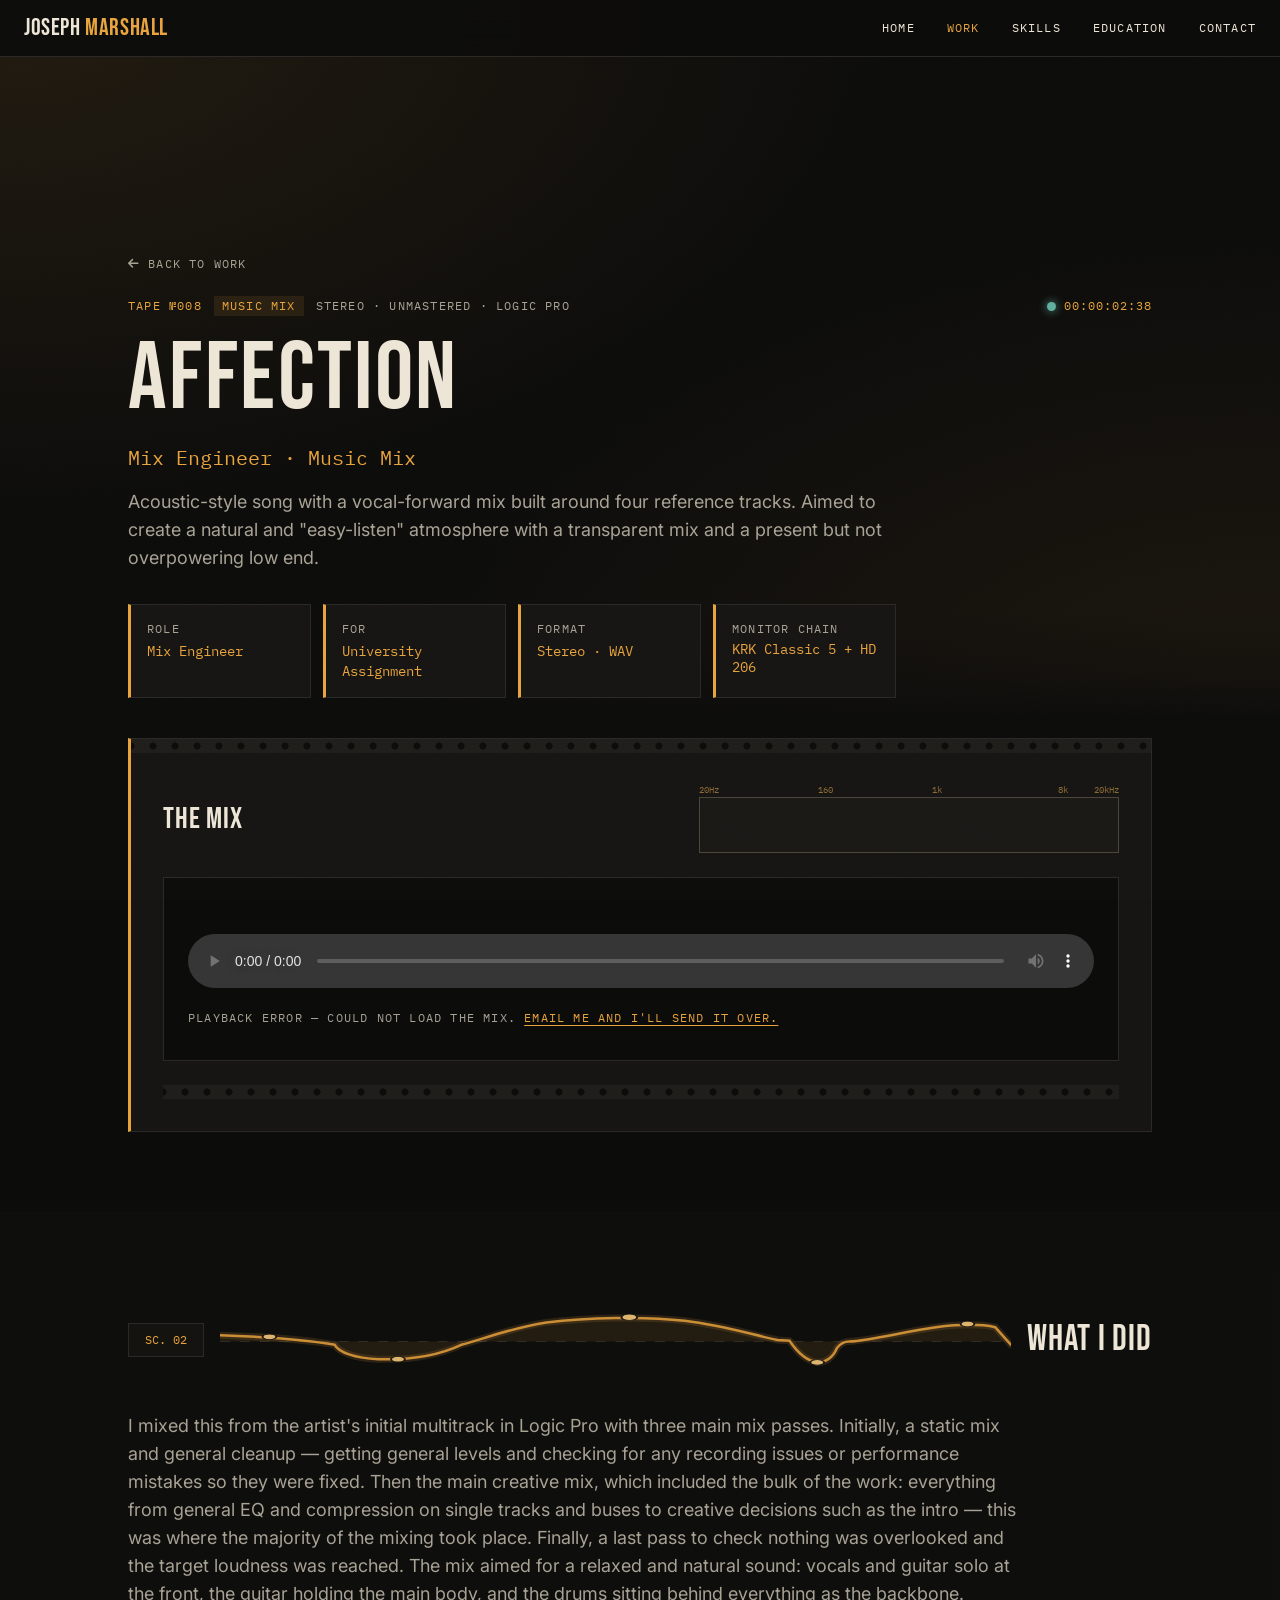
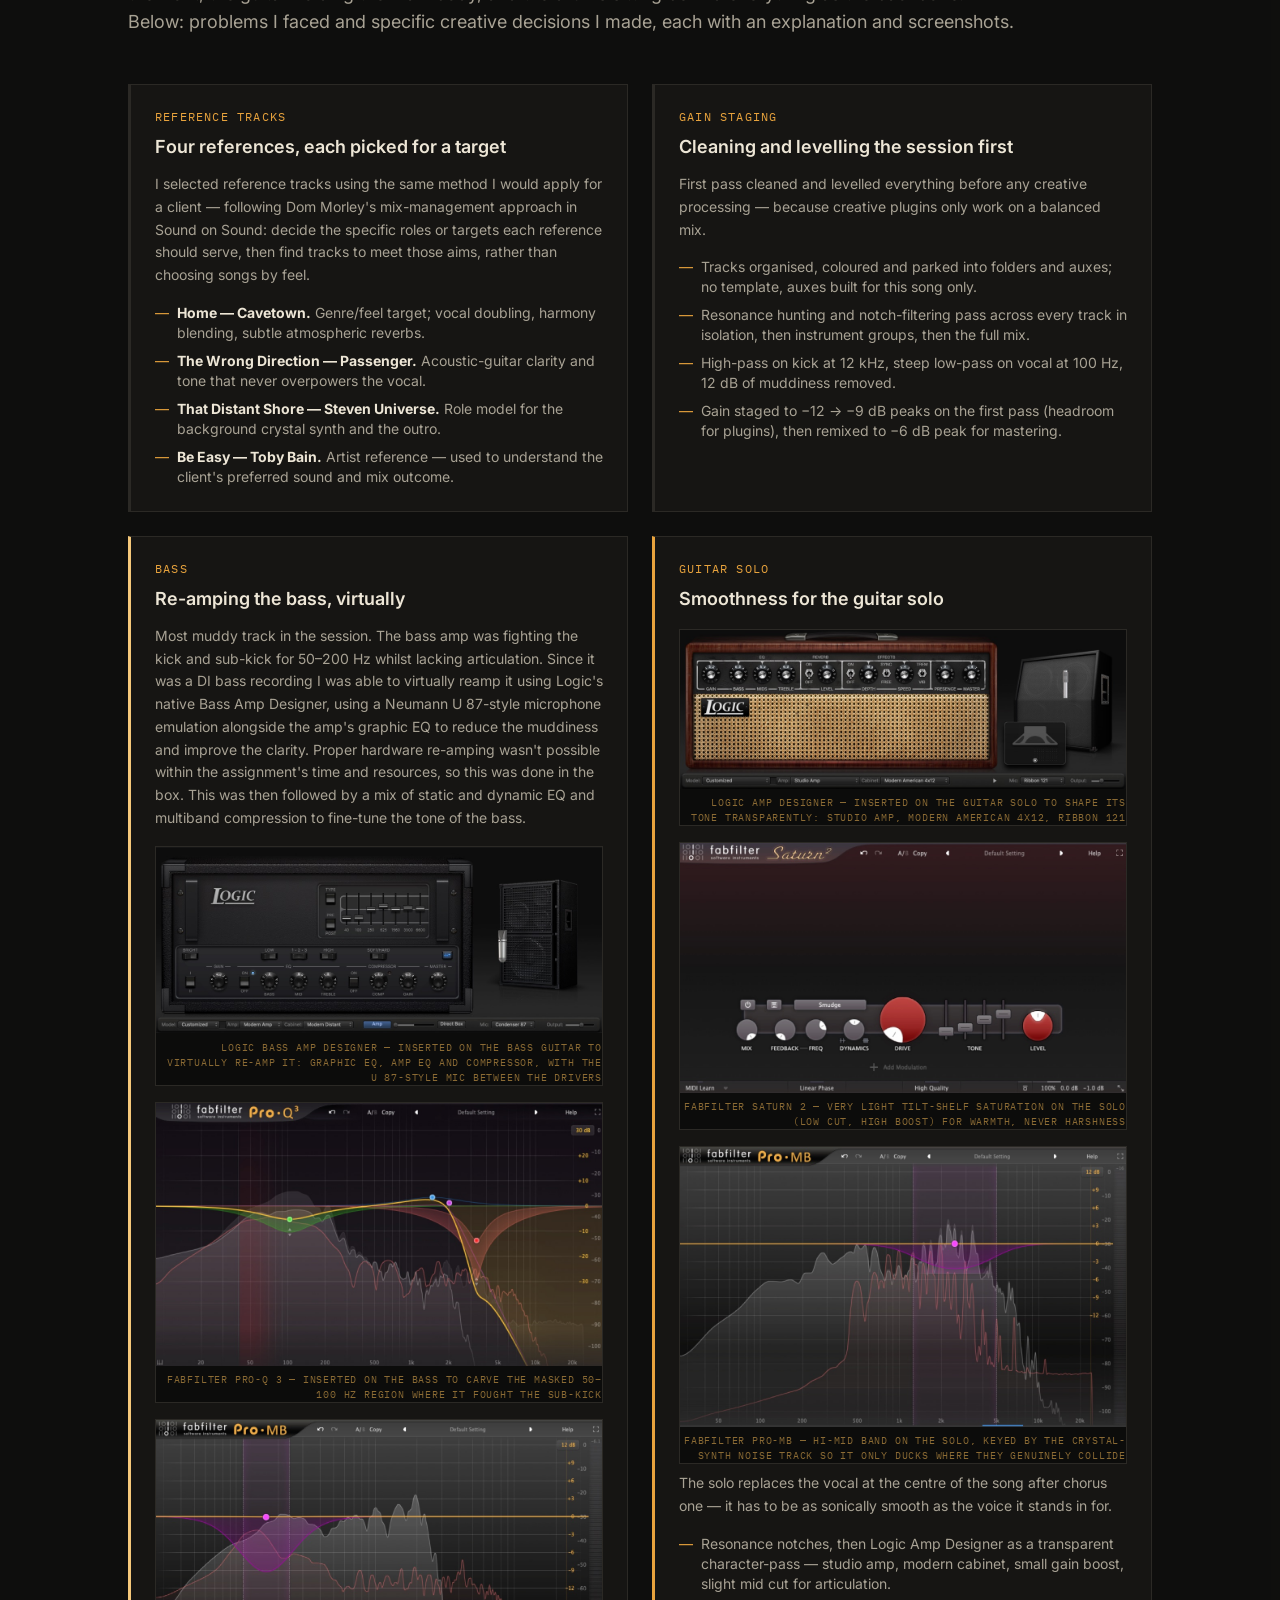
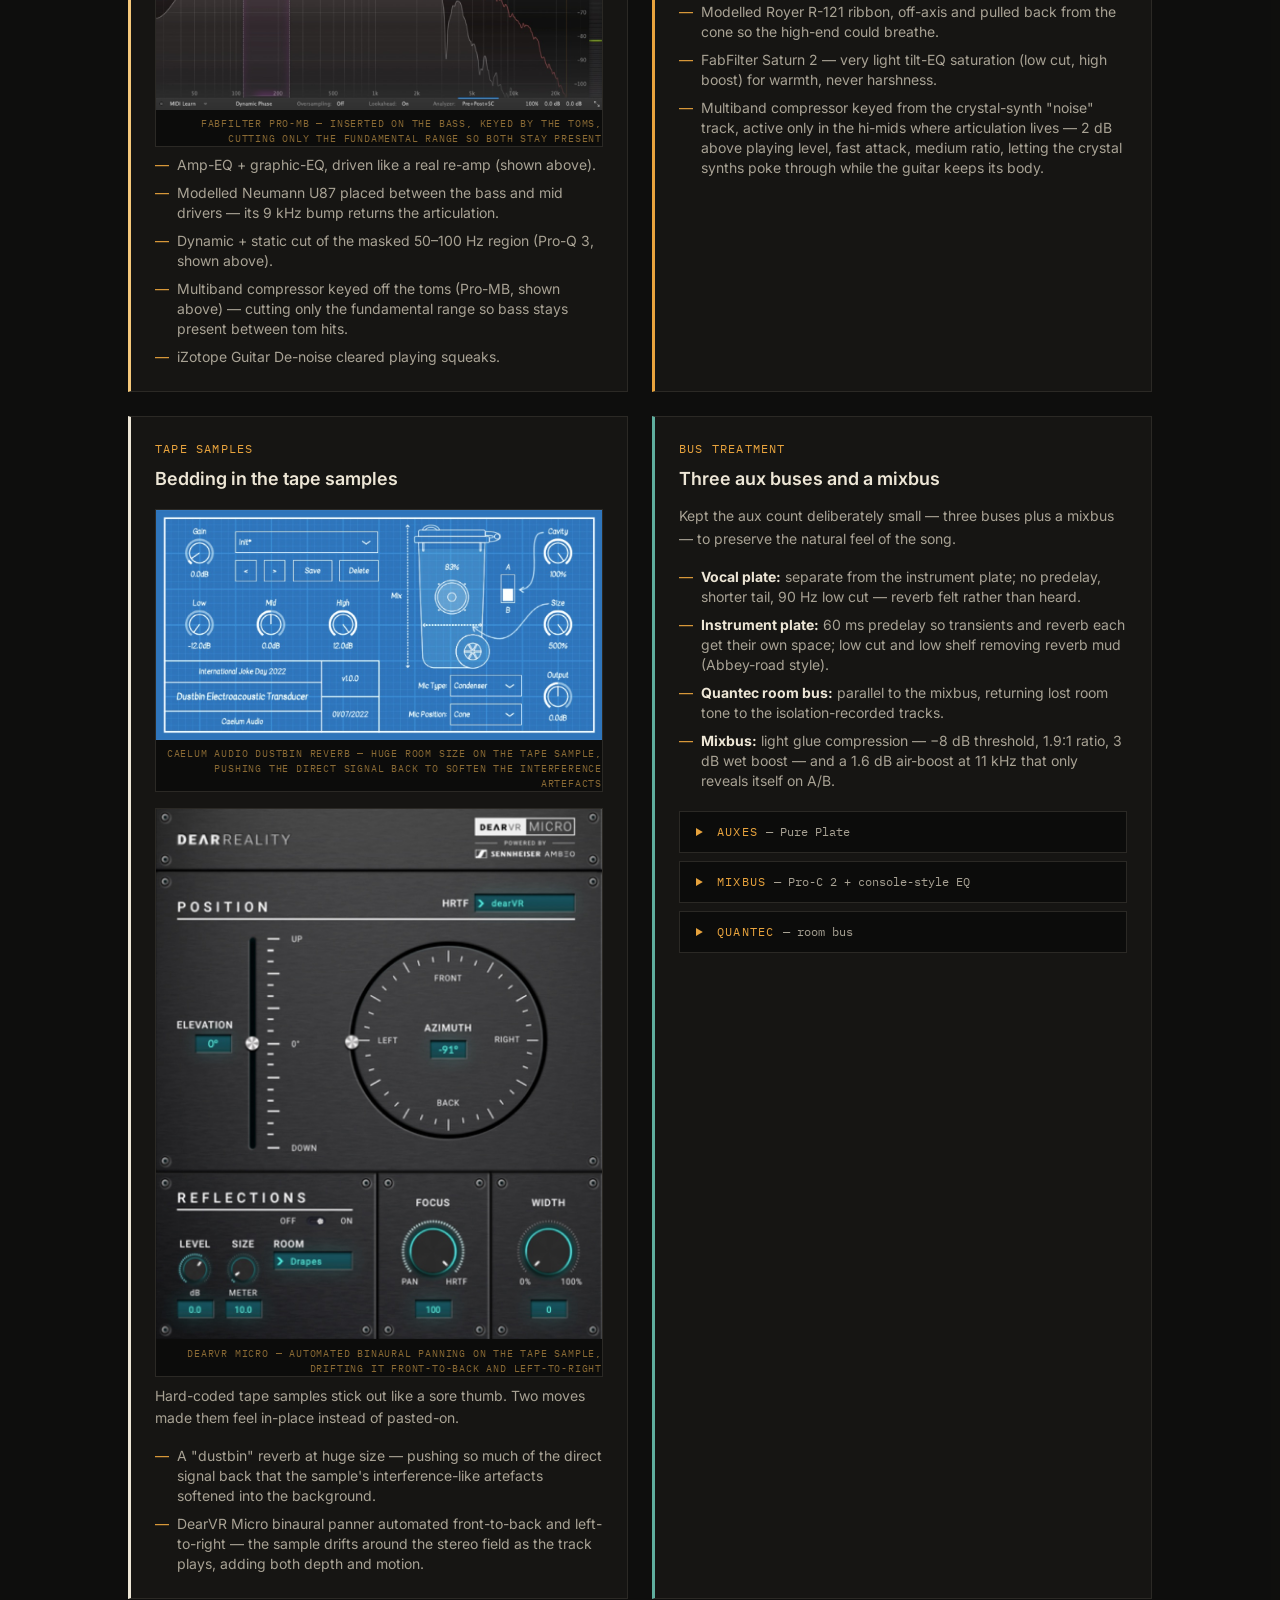
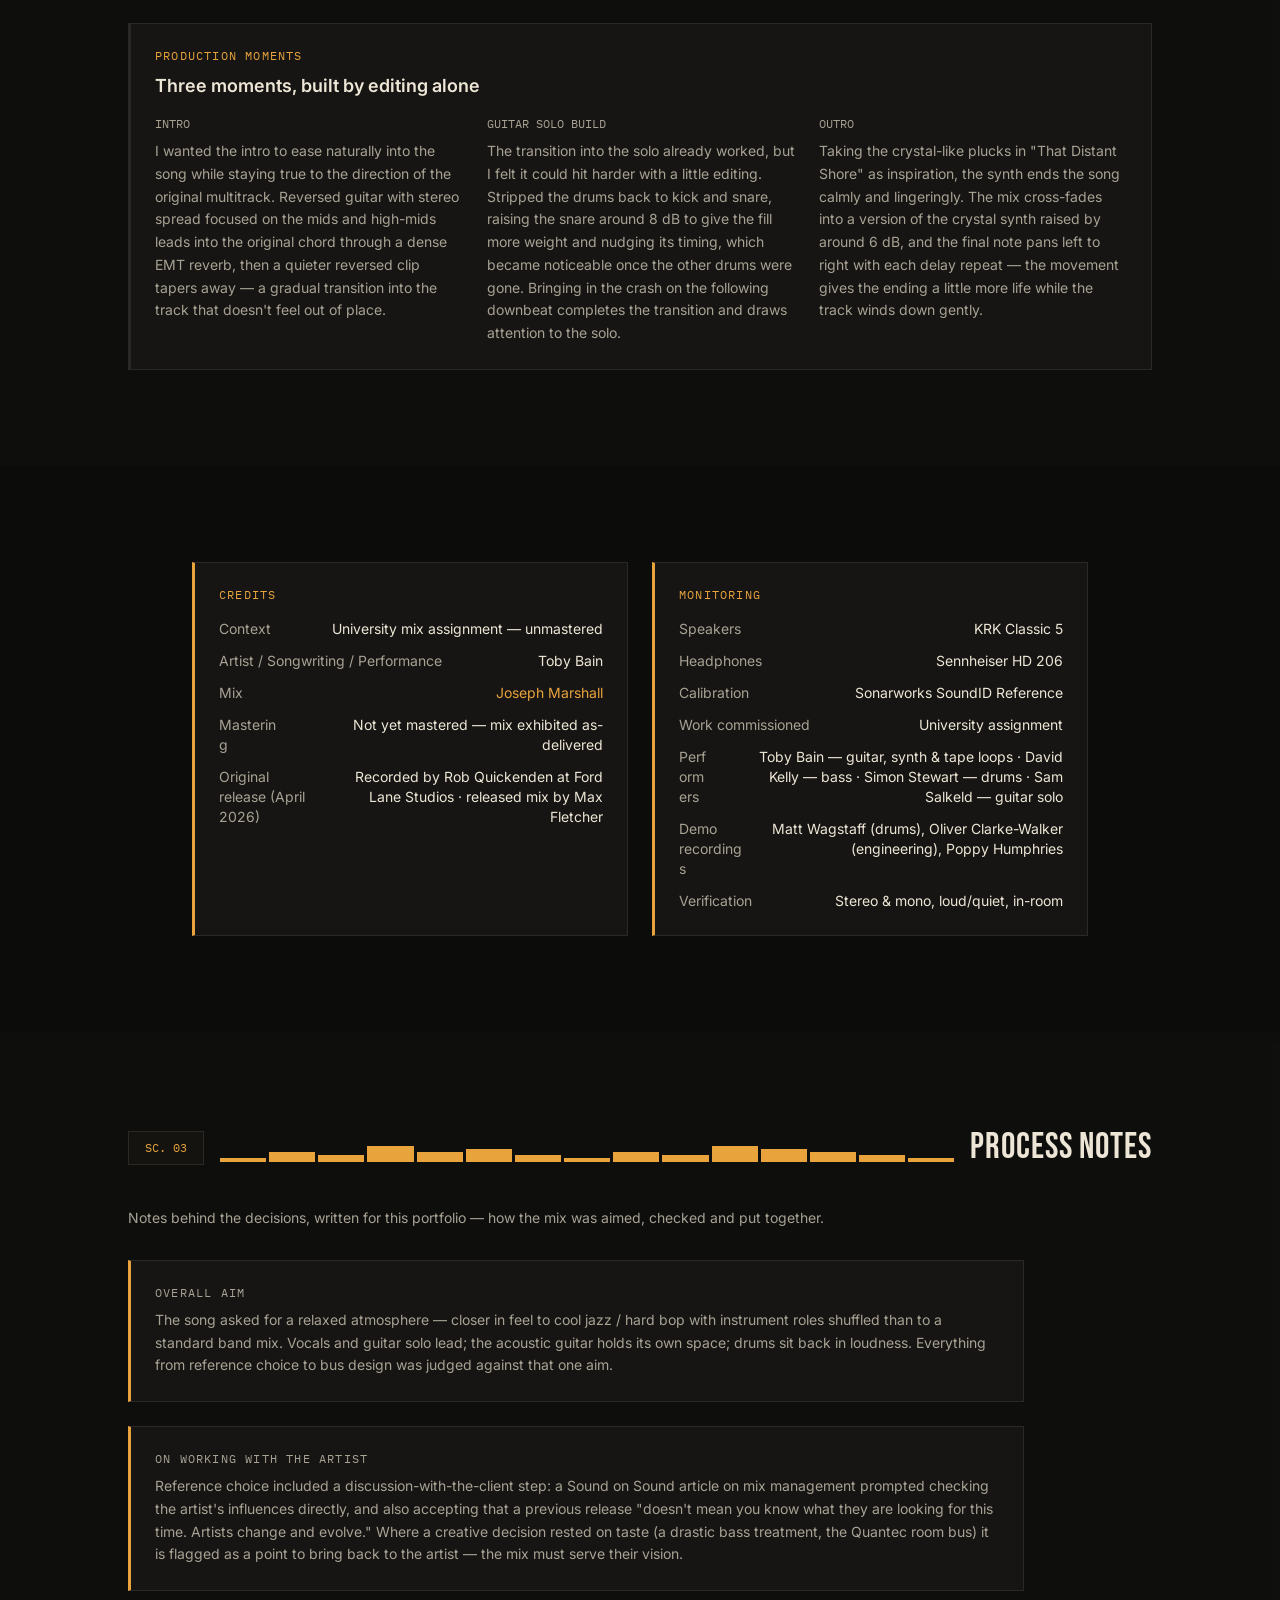
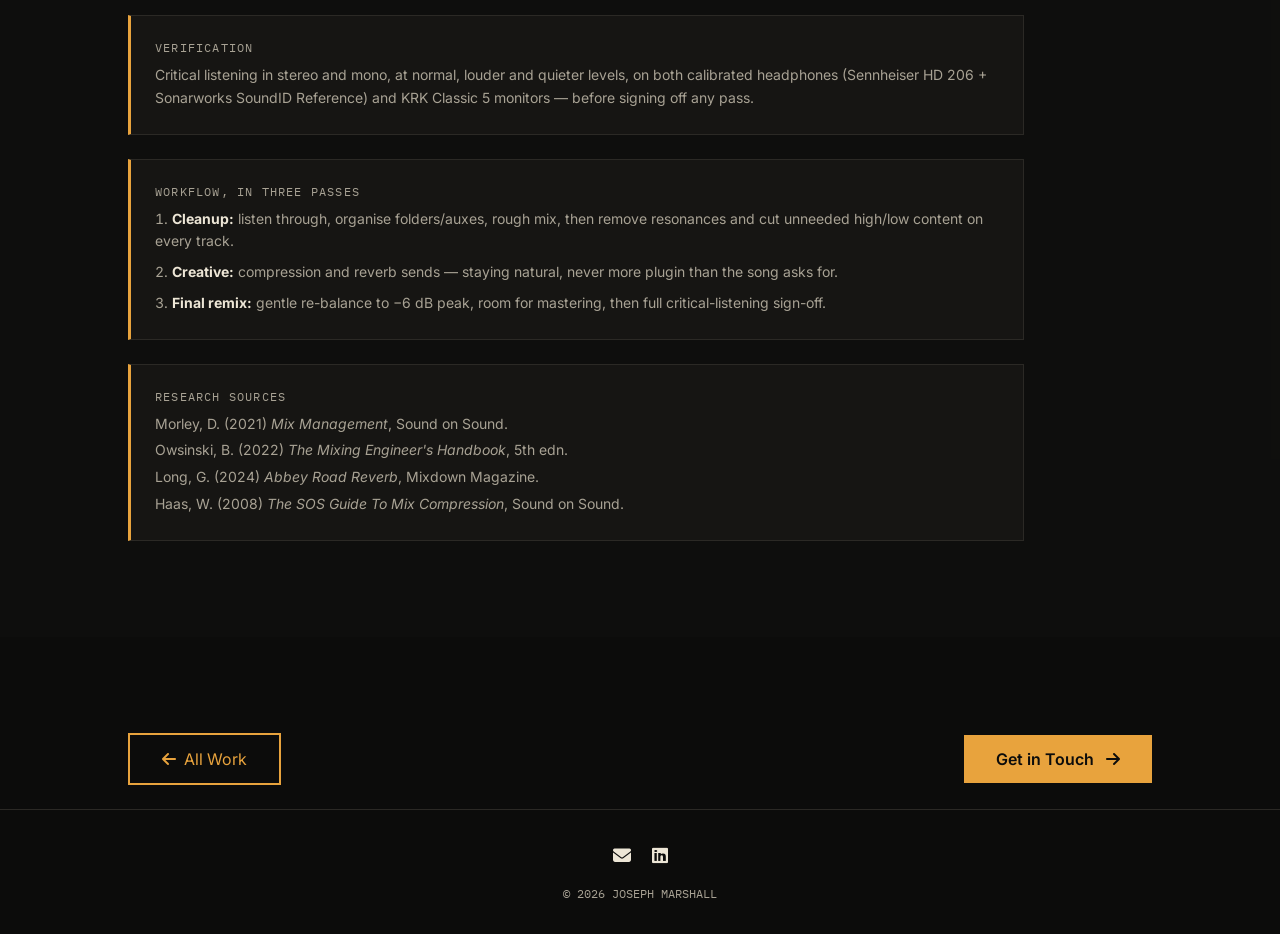
==== commit 9f681862: "V-1.3.1: repair malformed image paths on the Affection work page All 14 plugin-screenshot <img> tags" ====
--- a/work/work-affection.html
+++ b/work/work-affection.html
@@ -439,15 +439,15 @@
                         </p>
 
                         <figure class="proof-shot">
-                            <img src="../assets/media/"bass-subkick-masking.jpg" loading="lazy" alt="Logic Bass Amp Designer on the bass track, showing the graphic EQ, amp EQ and compressor settings used as a first treatment, with the modelled Condenser 87 mic placed between the drivers">
+                            <img src="../assets/media/bass-subkick-masking.jpg" loading="lazy" alt="Logic Bass Amp Designer on the bass track, showing the graphic EQ, amp EQ and compressor settings used as a first treatment, with the modelled Condenser 87 mic placed between the drivers">
                             <figcaption>Logic Bass Amp Designer — inserted on the bass guitar to virtually re-amp it: graphic EQ, amp EQ and compressor, with the U 87-style mic between the drivers</figcaption>
                         </figure>
                         <figure class="proof-shot">
-                            <img src="../assets/media/"bass-proq3.jpg" loading="lazy" alt="FabFilter Pro-Q 3 on the bass, showing the dynamic and static low-end cut carved out of the masked 50–100 Hz region with the sub-kick spectrum overlaid">
+                            <img src="../assets/media/bass-proq3.jpg" loading="lazy" alt="FabFilter Pro-Q 3 on the bass, showing the dynamic and static low-end cut carved out of the masked 50–100 Hz region with the sub-kick spectrum overlaid">
                             <figcaption>FabFilter Pro-Q 3 — inserted on the bass to carve the masked 50–100 Hz region where it fought the sub-kick</figcaption>
                         </figure>
                         <figure class="proof-shot">
-                            <img src="../assets/media/"bass-tom-mbcomp.jpg" loading="lazy" alt="FabFilter Pro-MB on the bass, showing the low-band multiband compressor keyed by the toms cutting only the fundamental range where they overlap">
+                            <img src="../assets/media/bass-tom-mbcomp.jpg" loading="lazy" alt="FabFilter Pro-MB on the bass, showing the low-band multiband compressor keyed by the toms cutting only the fundamental range where they overlap">
                             <figcaption>FabFilter Pro-MB — inserted on the bass, keyed by the toms, cutting only the fundamental range so both stay present</figcaption>
                         </figure>
                         <ul class="space-y-2 text-sm text-tape-cream-dim">
@@ -465,15 +465,15 @@
                         <h3 class="text-lg font-semibold mb-3">Smoothness for the guitar solo</h3>
 
                         <figure class="proof-shot">
-                            <img src="../assets/media/"solo-amp-designer.jpg" loading="lazy" alt="Logic Amp Designer on the guitar solo, showing the Studio Amp, Modern American 4x12 cabinet and Ribbon 121 mic used transparently rather than as a distortion effect">
+                            <img src="../assets/media/solo-amp-designer.jpg" loading="lazy" alt="Logic Amp Designer on the guitar solo, showing the Studio Amp, Modern American 4x12 cabinet and Ribbon 121 mic used transparently rather than as a distortion effect">
                             <figcaption>Logic Amp Designer — inserted on the guitar solo to shape its tone transparently: Studio Amp, Modern American 4x12, Ribbon 121</figcaption>
                         </figure>
                         <figure class="proof-shot">
-                            <img src="../assets/media/"solo-saturn2.jpg" loading="lazy" alt="FabFilter Saturn 2 on the guitar solo with the Smudge preset, very light tilt-shelf saturation for warmth without harshness">
+                            <img src="../assets/media/solo-saturn2.jpg" loading="lazy" alt="FabFilter Saturn 2 on the guitar solo with the Smudge preset, very light tilt-shelf saturation for warmth without harshness">
                             <figcaption>FabFilter Saturn 2 — very light tilt-shelf saturation on the solo (low cut, high boost) for warmth, never harshness</figcaption>
                         </figure>
                         <figure class="proof-shot">
-                            <img src="../assets/media/"solo-noisetrack-mbcomp.jpg" loading="lazy" alt="FabFilter Pro-MB on the guitar solo, showing the hi-mid band keyed by the crystal-synth noise track so it only ducks where they genuinely collide">
+                            <img src="../assets/media/solo-noisetrack-mbcomp.jpg" loading="lazy" alt="FabFilter Pro-MB on the guitar solo, showing the hi-mid band keyed by the crystal-synth noise track so it only ducks where they genuinely collide">
                             <figcaption>FabFilter Pro-MB — hi-mid band on the solo, keyed by the crystal-synth noise track so it only ducks where they genuinely collide</figcaption>
                         </figure>
                         <p class="text-tape-cream-dim text-sm leading-relaxed mb-4">
@@ -494,11 +494,11 @@
                         <h3 class="text-lg font-semibold mb-3">Bedding in the tape samples</h3>
 
                         <figure class="proof-shot">
-                            <img src="../assets/media/"tape-dustbin-reverb.jpg" loading="lazy" alt="Caelum Audio's Dustbin Electroacoustic Transducer reverb plugin, used at very large room size to push the tape sample's direct signal back and soften its interference/artefacts">
+                            <img src="../assets/media/tape-dustbin-reverb.jpg" loading="lazy" alt="Caelum Audio's Dustbin Electroacoustic Transducer reverb plugin, used at very large room size to push the tape sample's direct signal back and soften its interference/artefacts">
                             <figcaption>Caelum Audio Dustbin reverb — huge room size on the tape sample, pushing the direct signal back to soften the interference artefacts</figcaption>
                         </figure>
                         <figure class="proof-shot">
-                            <img src="../assets/media/"tape-dearvr-micro.jpg" loading="lazy" alt="Dear Reality DearVR Micro binaural panner, automated so the tape sample drifts around the stereo field left-to-right front-to-back, adding depth and mobility">
+                            <img src="../assets/media/tape-dearvr-micro.jpg" loading="lazy" alt="Dear Reality DearVR Micro binaural panner, automated so the tape sample drifts around the stereo field left-to-right front-to-back, adding depth and mobility">
                             <figcaption>DearVR Micro — automated binaural panning on the tape sample, drifting it front-to-back and left-to-right</figcaption>
                         </figure>
                         <p class="text-tape-cream-dim text-sm leading-relaxed mb-4">
@@ -535,15 +535,15 @@
                                 </summary>
                                 <div class="px-4 pb-4 space-y-4">
                                     <figure class="proof-shot">
-                                        <img src="../assets/media/"vox-plate.png" loading="lazy" alt="Pure Plate vocal plate reverb aux: low cut 90 Hz, no predelay, shorter reverb time">
+                                        <img src="../assets/media/vox-plate.png" loading="lazy" alt="Pure Plate vocal plate reverb aux: low cut 90 Hz, no predelay, shorter reverb time">
                                         <figcaption>Vox Plate aux (Pure Plate) — separate from the instrument plate: no predelay, shorter tail, 90&nbsp;Hz low cut — reverb felt rather than heard</figcaption>
                                     </figure>
                                     <figure class="proof-shot">
-                                        <img src="../assets/media/"instrument-plate.png" loading="lazy" alt="Pure Plate instrument plate reverb aux with 60 ms predelay">
+                                        <img src="../assets/media/instrument-plate.png" loading="lazy" alt="Pure Plate instrument plate reverb aux with 60 ms predelay">
                                         <figcaption>Instrument Plate aux (Pure Plate) — 60&nbsp;ms predelay so transients and reverb each get their own space; low cut and low shelf against reverb mud, Abbey Road style</figcaption>
                                     </figure>
                                     <figure class="proof-shot">
-                                        <img src="../assets/media/"instrument-plate-eq.png" loading="lazy" alt="Vintage Console EQ post-reverb on the instrument plate return, low-cut at 62 Hz, low and mid gain cuts, slight high gain">
+                                        <img src="../assets/media/instrument-plate-eq.png" loading="lazy" alt="Vintage Console EQ post-reverb on the instrument plate return, low-cut at 62 Hz, low and mid gain cuts, slight high gain">
                                         <figcaption>Instrument Plate EQ (Vintage Console EQ) — corrective curves post-plate: low cut, low/mid trims, slight top</figcaption>
                                     </figure>
                                 </div>
@@ -555,11 +555,11 @@
                                 </summary>
                                 <div class="px-4 pb-4 space-y-4">
                                     <figure class="proof-shot">
-                                        <img src="../assets/media/"mixbus-comp.png" loading="lazy" alt="FabFilter Pro-C 2 on the mixbus, bus compression mode: −8 dB threshold, 1.9:1 ratio, slow attack and release">
+                                        <img src="../assets/media/mixbus-comp.png" loading="lazy" alt="FabFilter Pro-C 2 on the mixbus, bus compression mode: −8 dB threshold, 1.9:1 ratio, slow attack and release">
                                         <figcaption>Mixbus compression (FabFilter Pro-C 2) — light glue: −8&nbsp;dB threshold, 1.9:1 ratio, 3&nbsp;dB wet boost</figcaption>
                                     </figure>
                                     <figure class="proof-shot">
-                                        <img src="../assets/media/"mixbus-eq.png" loading="lazy" alt="Console-style mixbus EQ with gentle low boost, dips and a small high boost">
+                                        <img src="../assets/media/mixbus-eq.png" loading="lazy" alt="Console-style mixbus EQ with gentle low boost, dips and a small high boost">
                                         <figcaption>Mixbus EQ (console-style) — the gentle tone shaping, including the 1.6&nbsp;dB air-lift that only reveals itself on A/B</figcaption>
                                     </figure>
                                 </div>
@@ -571,7 +571,7 @@
                                 </summary>
                                 <div class="px-4 pb-4">
                                     <figure class="proof-shot">
-                                        <img src="../assets/media/"quantec.png" loading="lazy" alt="Quantec YardStick room simulator as a parallel room bus, 710 ms reverb time">
+                                        <img src="../assets/media/quantec.png" loading="lazy" alt="Quantec YardStick room simulator as a parallel room bus, 710 ms reverb time">
                                         <figcaption>Quantec room bus (YardStick) — parallel to the mixbus, returning room tone to the isolation-recorded tracks</figcaption>
                                     </figure>
                                 </div>
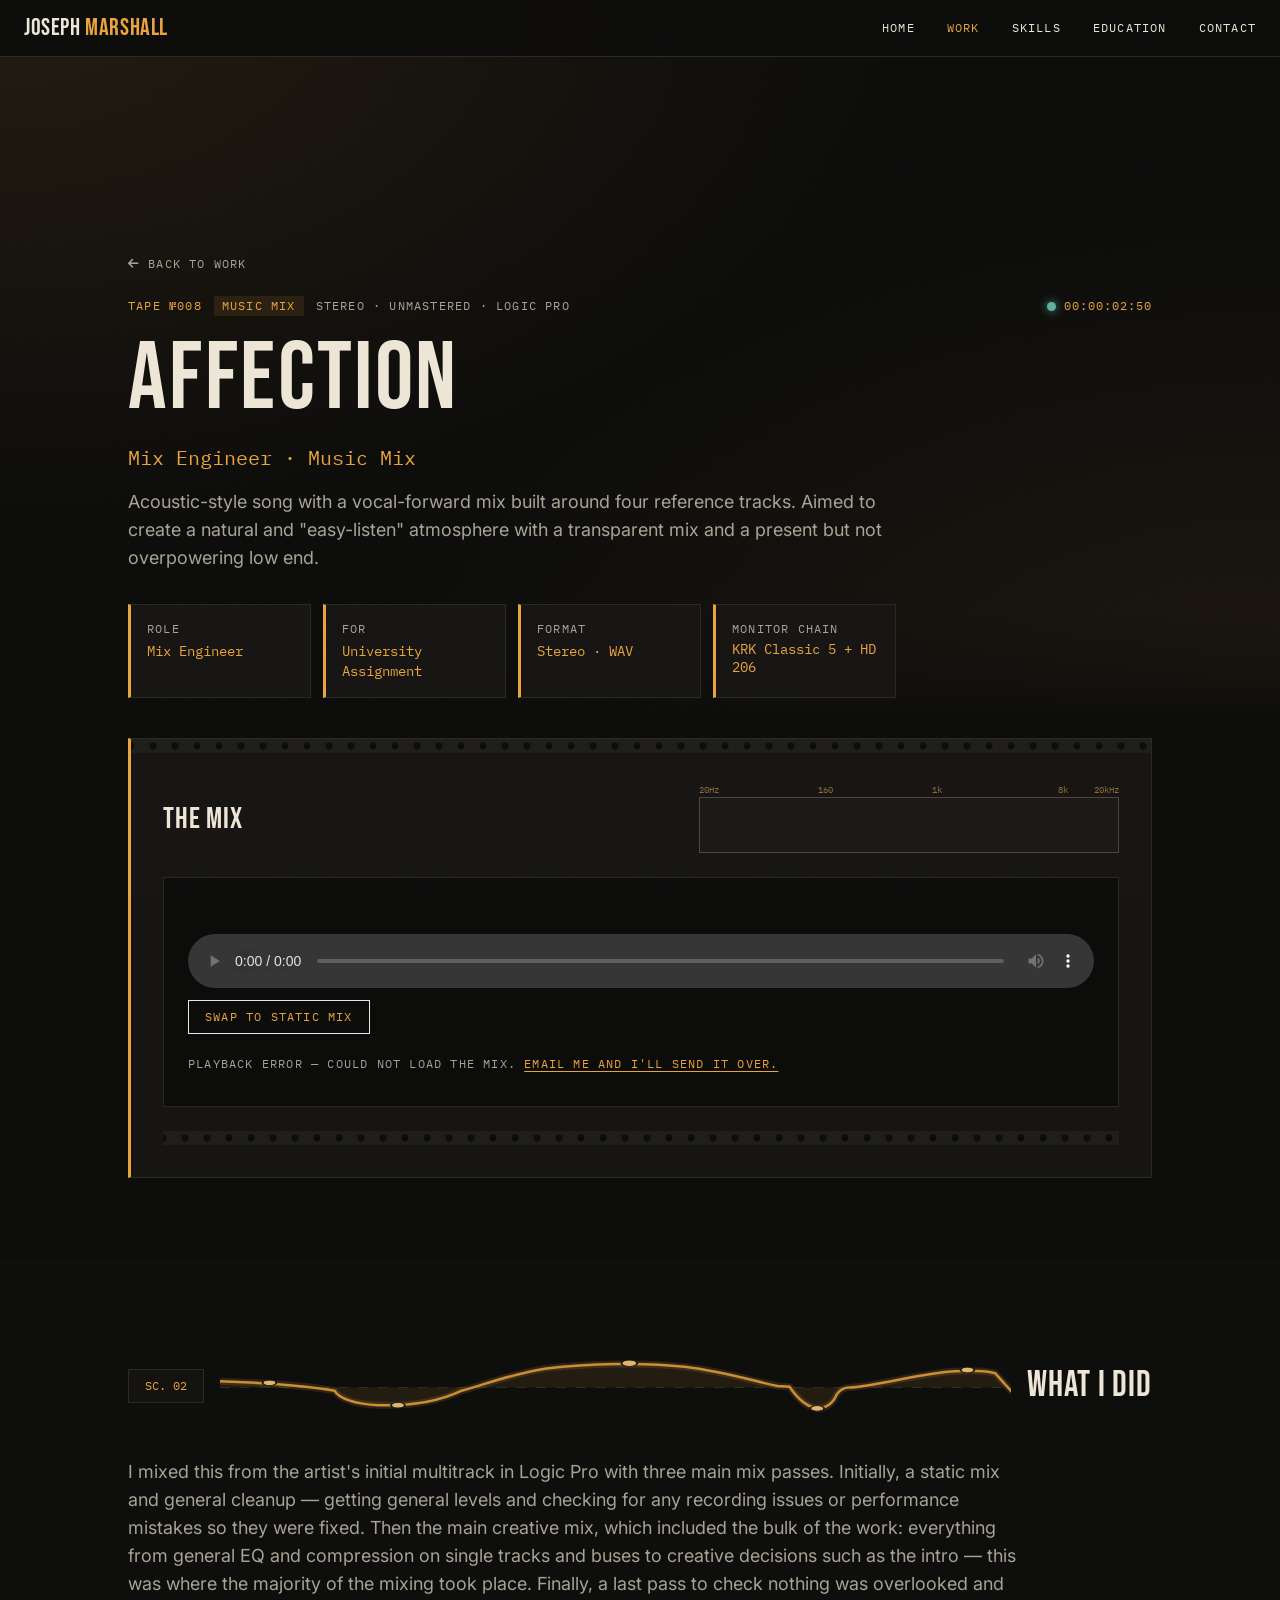
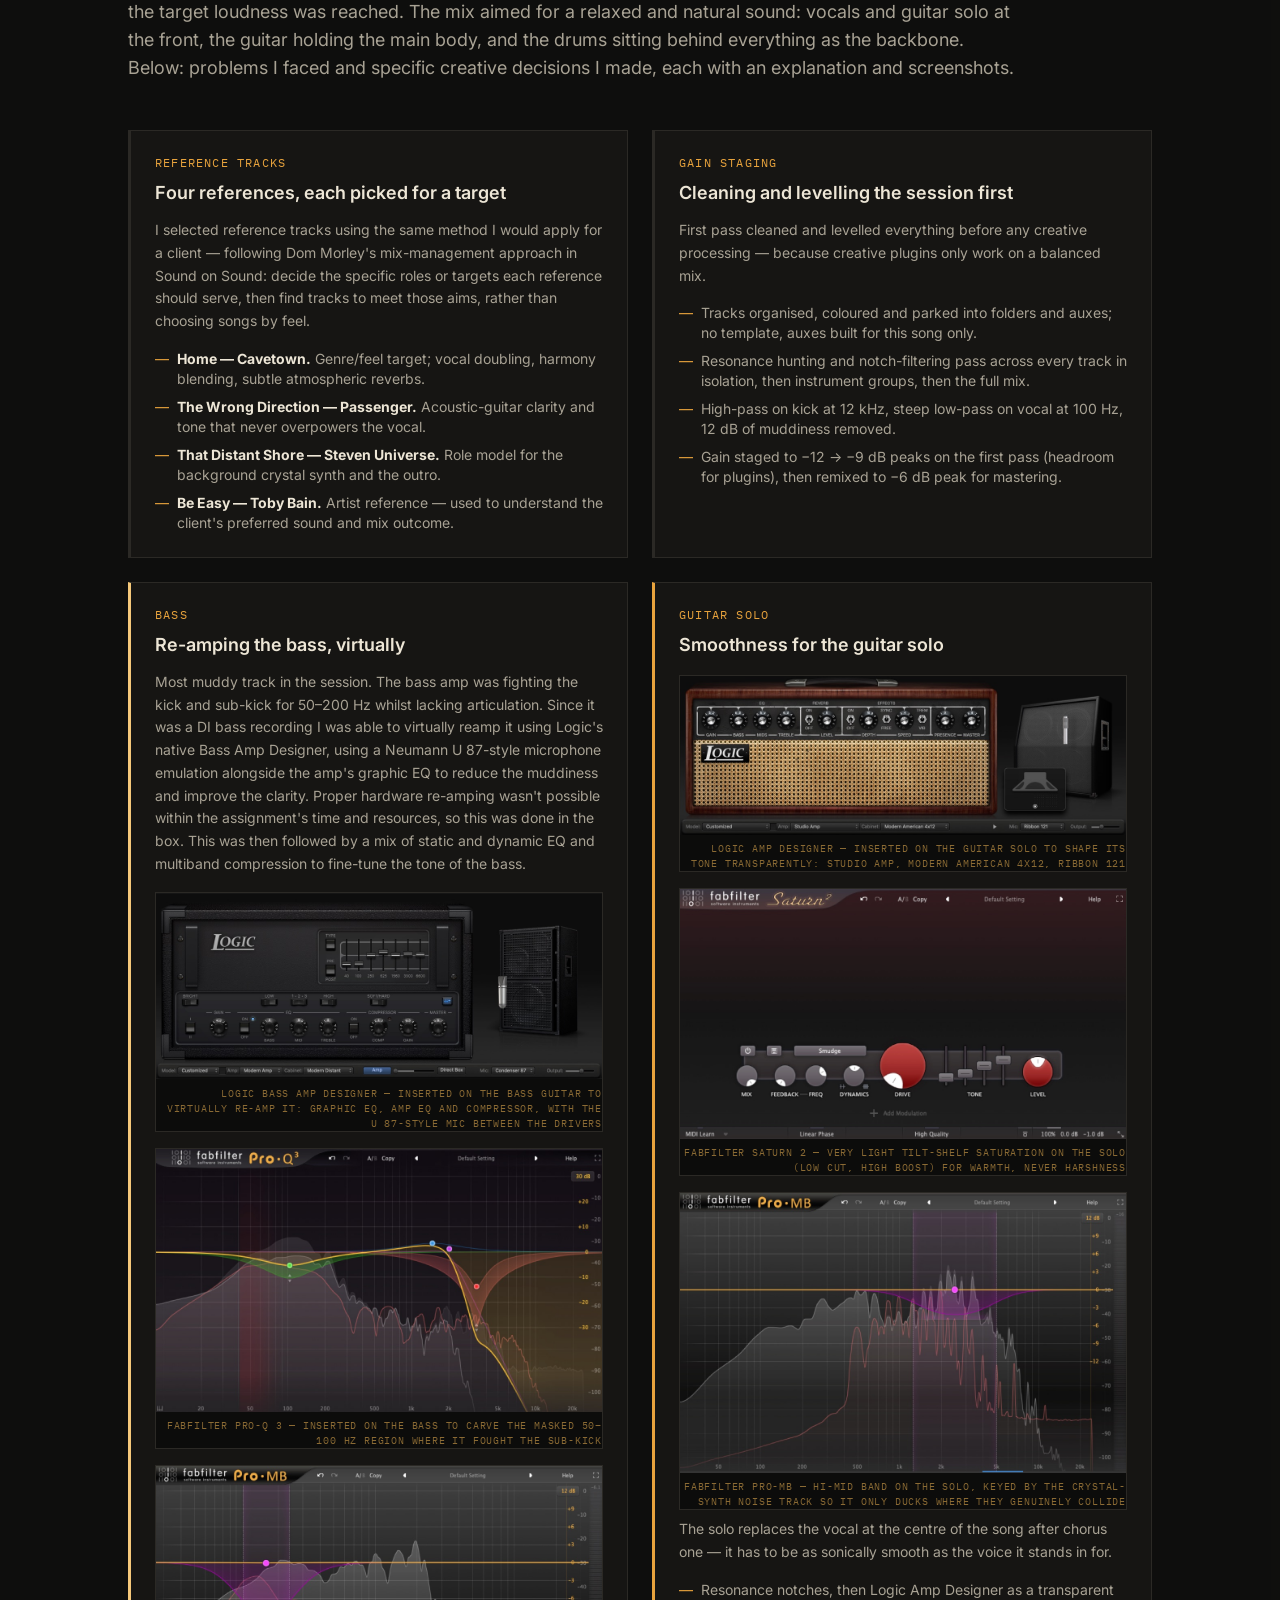
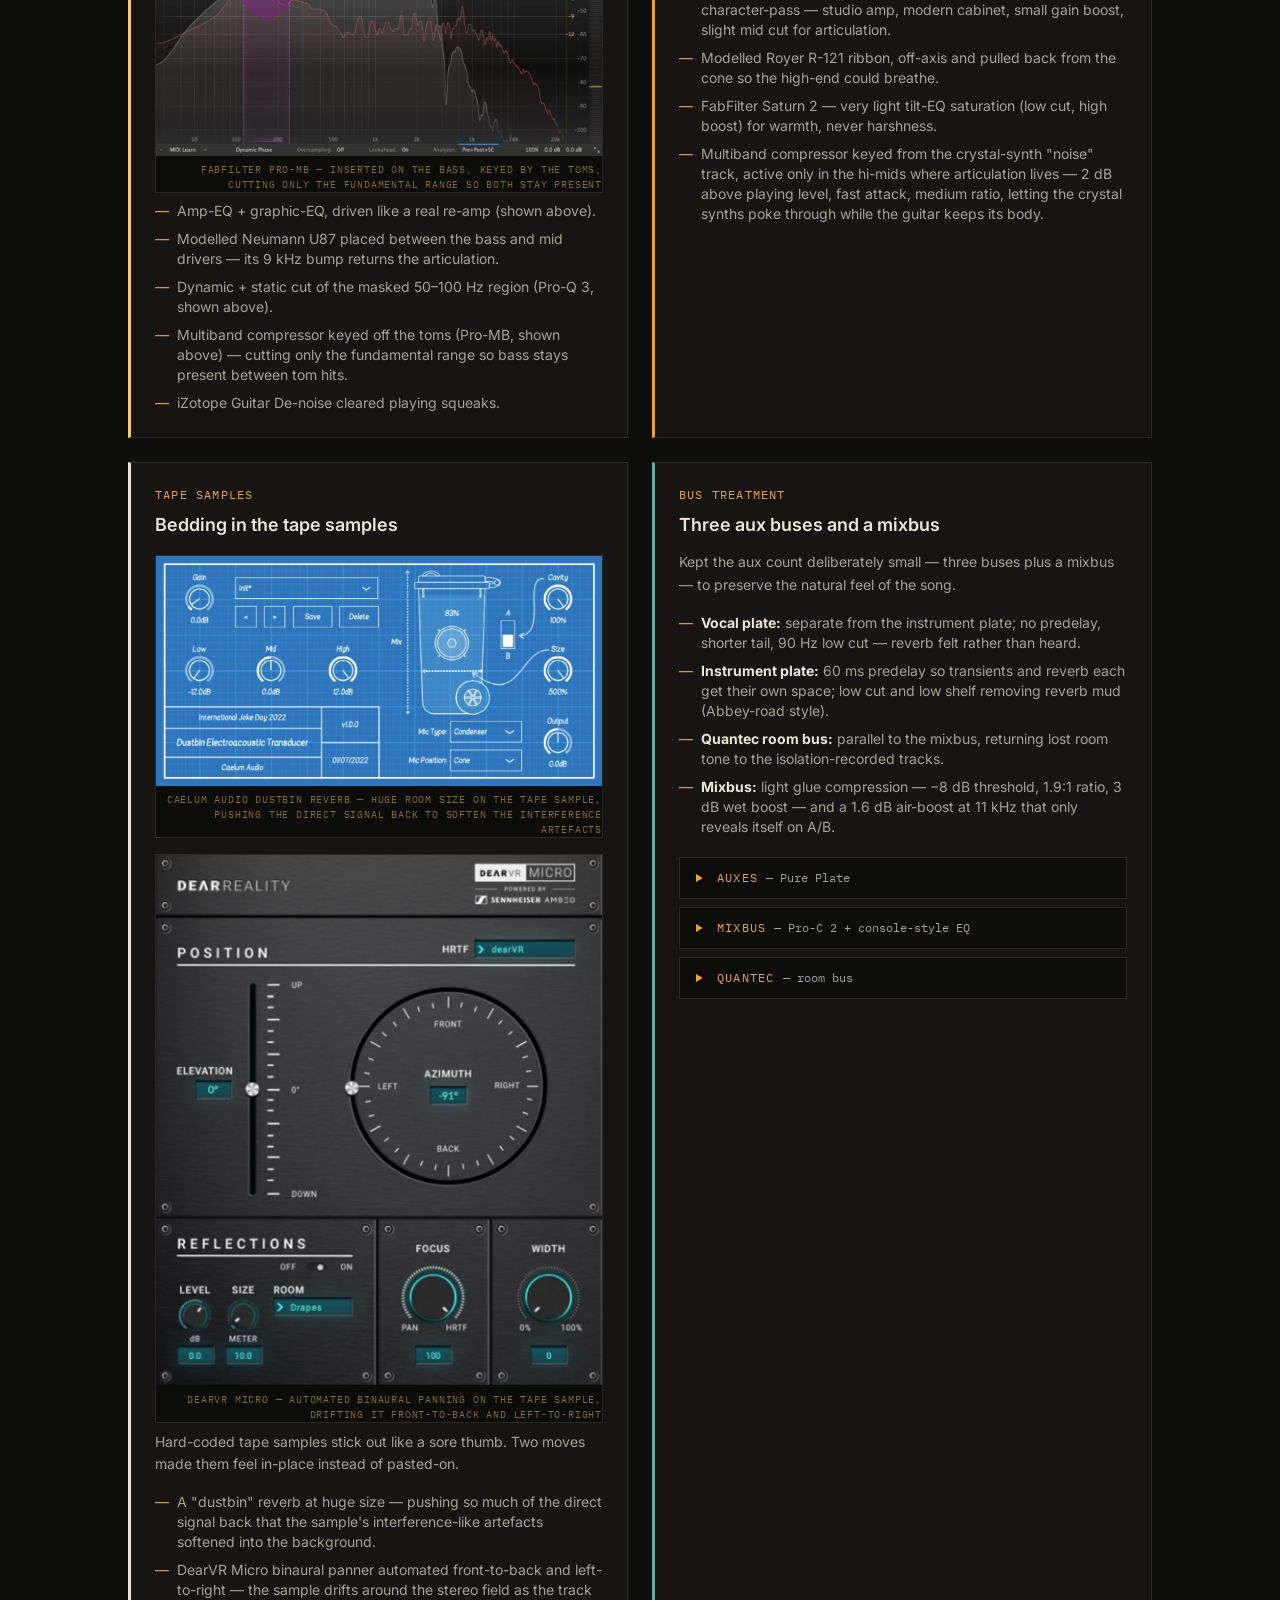
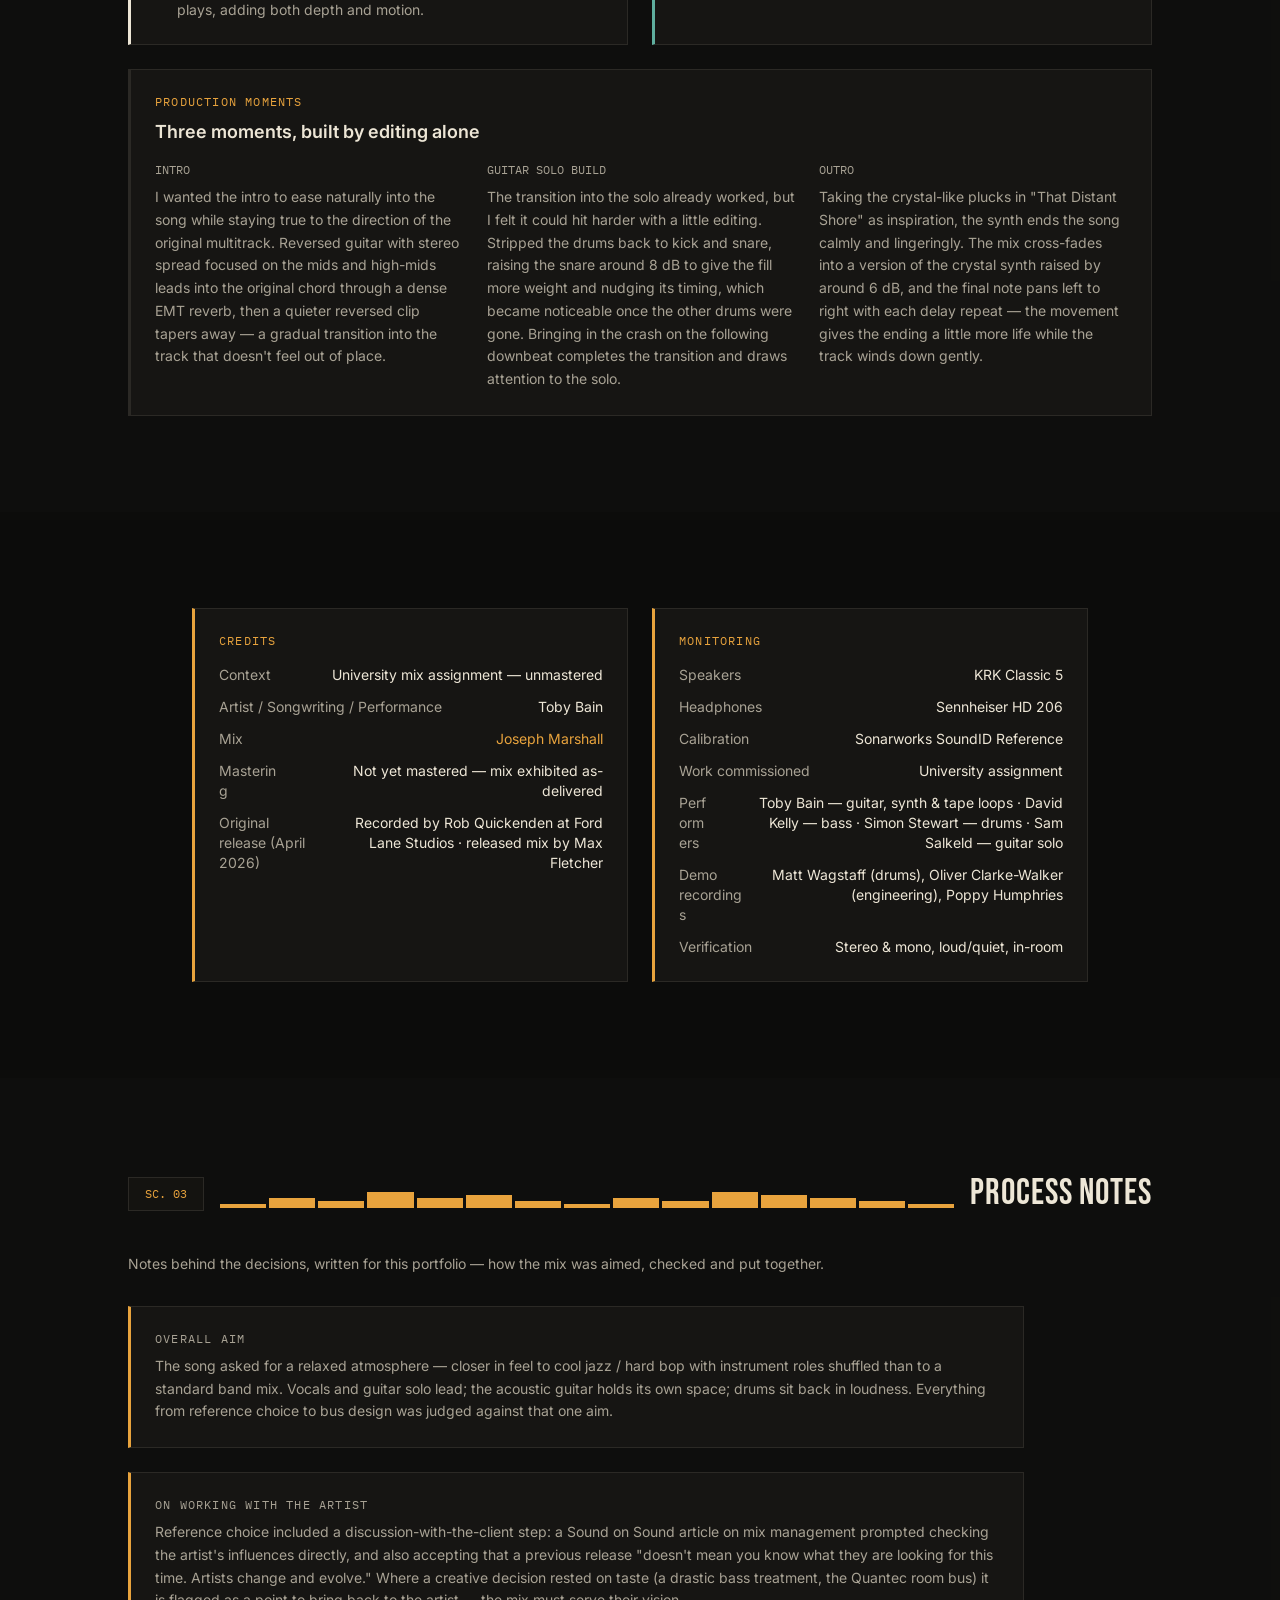
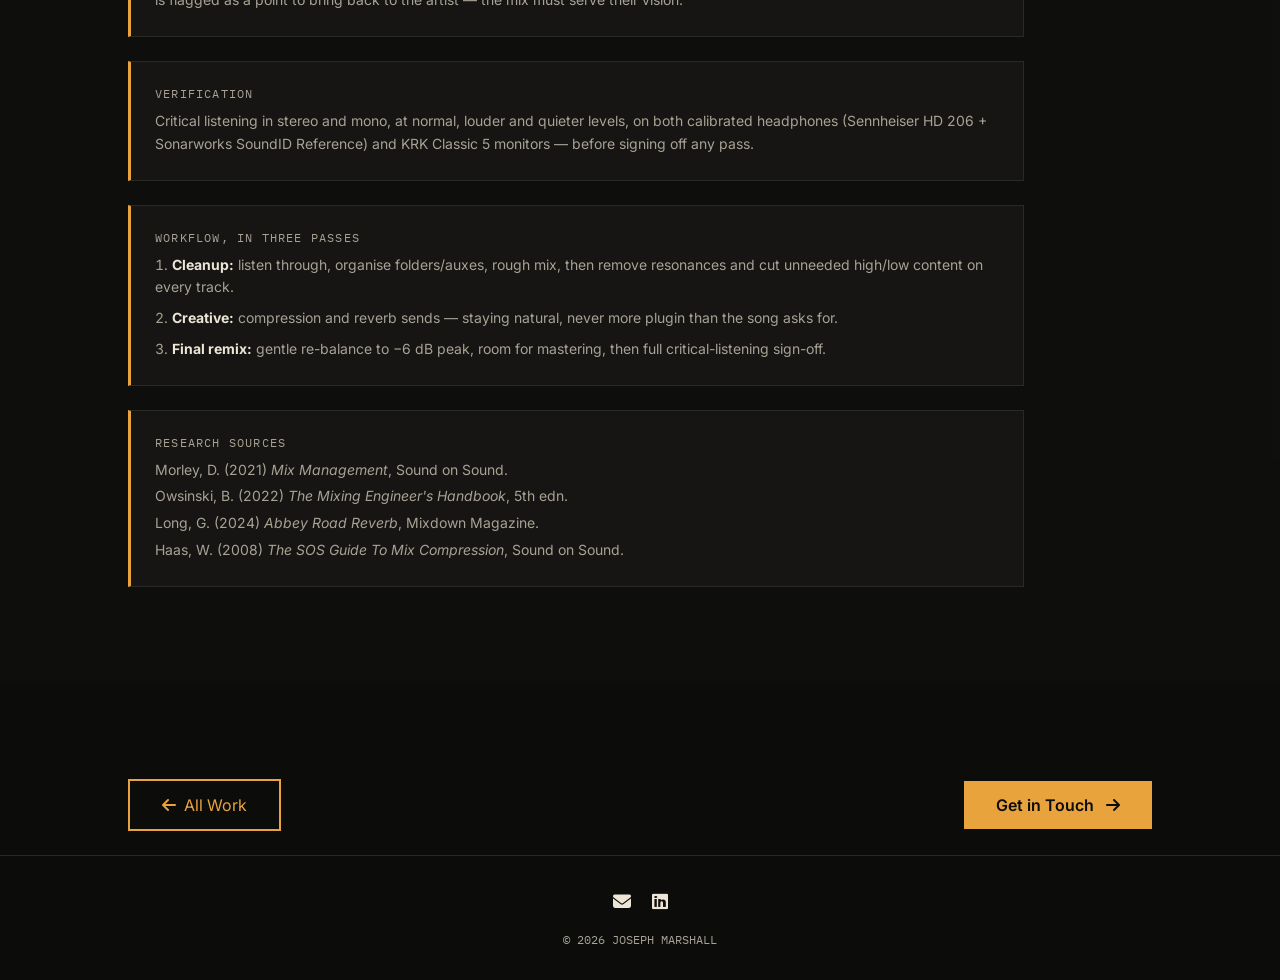
==== commit 94a49f0d: "V-1.3.2-b: Affection A/B static-mix comparison Changes from V-1.3.2-a: - Adds the A/B swap between t" ====
--- a/work/work-affection.html
+++ b/work/work-affection.html
@@ -313,7 +313,7 @@
                         <div class="bg-stage-black border border-reel-border p-5 md:p-6">
                             <div id="nowPlaying" class="flex items-center gap-3 mb-4 opacity-0 transition-opacity duration-300" aria-hidden="true">
                                 <span class="rec-dot animate-blink"></span>
-                                <span class="font-mono text-xs uppercase tracking-widest text-tape-cream-dim">Now playing · Affection (mix)</span>
+                                <span class="font-mono text-xs uppercase tracking-widest text-tape-cream-dim" id="nowPlayingLabel">Now playing · Affection (mix)</span>
                             </div>
                             <!-- Encrypted playback: fetches Affection Mix.wav.enc (JMPROT01
                                  bundle, same format as the reel) from the R2 bucket,
@@ -324,6 +324,26 @@
                             <audio controls preload="metadata" class="w-full"
                                    aria-label="Affection — mix, unmastered">
                                 Your browser can't play the mix inline.
+                            </audio>
+                            <!-- A/B: the static mix (pre-fader balance) kept alongside
+                                 the main mix. Same JMPROT01 encryption, same Worker key,
+                                 decrypted alongside the main mix at load. The two bounces
+                                 sit on one shared timeline (FFT cross-correlation) with the
+                                 static mix 1.7528 s ahead of the full mix, so a swap maps
+                                 static = full − 1.7528 s and lands on the same musical
+                                 point. Both elements feed the analyser through their own
+                                 gain, so toggling is a crossfade — no stop, no stutter. -->
+                            <div class="flex flex-wrap items-center gap-3 mt-3">
+                                <button id="abToggle" type="button" disabled
+                                        class="font-mono text-xs uppercase tracking-widest px-4 py-2 border border-vu-amber/60 text-vu-amber hover:bg-vu-amber/10 transition-colors disabled:opacity-40 disabled:cursor-not-allowed"
+                                        title="Switch to the static (pre-fader) mix, landed at the same point in the song and level-matched">
+                                    Swap to static mix
+                                </button>
+                                <span id="abHint" class="font-mono text-xs uppercase tracking-widest text-tape-cream-dim opacity-0 transition-opacity duration-300" aria-hidden="true"></span>
+                            </div>
+                            <audio id="staticAudio" controls preload="metadata" class="w-full mt-3" style="display:none"
+                                   aria-label="Affection — static mix, pre-fader balance">
+                                Your browser can't play the static mix inline.
                             </audio>
                             <p id="mixStatus" class="font-mono text-xs uppercase tracking-widest text-tape-cream-dim" style="margin-top:22px; margin-bottom:10px">
                                 Stereo WAV · unmastered mix — shown exactly as mixed, ahead of mastering
@@ -813,6 +833,25 @@
             const ENC_URL = 'https://pub-c5a47ef904124b74a0eb5c45a11c76ad.r2.dev/Affection%20Mix.wav.enc';
             const KEY_URL = 'https://jm-portfolio-key-service.jmmarshall.workers.dev/key';
             const audio = document.querySelector('audio[aria-label="Affection \u2014 mix, unmastered"]');
+            const STATIC_ENC_URL = 'https://pub-c5a47ef904124b74a0eb5c45a11c76ad.r2.dev/affection/v2/Affection%20Static%20Mix.wav.enc';
+            const staticAudio = document.getElementById('staticAudio');
+            const abToggle = document.getElementById('abToggle');
+            const abHint = document.getElementById('abHint');
+            const nowPlayingLabel = document.getElementById('nowPlayingLabel');
+            const baseTextStatic = 'Stereo WAV · static mix — the pre-fader balance pass, before the creative automation';
+            // Timeline alignment of the two bounces (FFT cross-correlation of the
+            // decrypted audio, five windows across the track, spread ±0.5 ms):
+            // static mix position + 1.7528 s = full mix position.
+            const STATIC_OFFSET = 1.7528;
+            // Level match, measured on the same 90 s of music (EBU R128):
+            // static −9.0 LUFS vs main mix −23.1 LUFS → 14.1 LU hotter, with its
+            // true peak already at 0 dBFS. The A/B attenuates the static mix by
+            // that delta so a swap compares mix balance, not bounce level, and
+            // the compressed main mix stays the denser, louder-feeling one.
+            const STATIC_LEVEL_FACTOR = Math.pow(10, -14.1 / 20);   // ≈ 0.196
+            let activeVersion = 'full';                 // 'full' | 'static'
+            const otherEl = (el) => (el === audio ? staticAudio : audio);
+            const activeEl = () => (activeVersion === 'static' ? staticAudio : audio);
             const status = document.getElementById('mixStatus');
             const baseText = 'Stereo WAV \u00b7 unmastered mix \u2014 shown exactly as mixed, ahead of mastering';
             if (!audio || !status) return;
@@ -844,16 +883,32 @@
             let idleTimer = null;
             const IDLE_FRAMES = 45;   // ~0.75s of floor frames after silence starts
             let floorLeft = 0;
+            let elGains = null;       // Map: audio element -> GainNode (A/B crossfade)
             function buildGraph() {
                 if (analyser) return;
                 try {
                     const ctx = new (window.AudioContext || window.webkitAudioContext)();
-                    const src = ctx.createMediaElementSource(audio);
                     analyser = ctx.createAnalyser();
                     analyser.fftSize = 2048;
                     analyser.smoothingTimeConstant = 0.75;
                     analyserData = new Uint8Array(analyser.frequencyBinCount);
-                    src.connect(analyser);
+                    // Each mix element routes through its own gain into the shared
+                    // analyser, so the A/B toggle can crossfade between them and
+                    // the meter always shows whichever mix is audible.
+                    elGains = new Map();
+                    [audio, staticAudio].forEach(function (el) {
+                        if (!el) return;
+                        try {
+                            const src = ctx.createMediaElementSource(el);
+                            const g = ctx.createGain();
+                            g.gain.value = el === audio ? 1 : 0;
+                            src.connect(g);
+                            g.connect(analyser);
+                            elGains.set(el, g);
+                        } catch (e2) {
+                            console.warn('element route unavailable, playing directly:', e2);
+                        }
+                    });
                     analyser.connect(ctx.destination);
                     analyserCtx = ctx;
                     startAnalyser();
@@ -917,7 +972,7 @@
                 // the element is paused/ended; during PLAYBACK keep looping
                 // so the quiet intro and other soft passages can light the
                 // meter up the moment signal returns.
-                if (!anyAboveFloor && audio.paused) {
+                if (!anyAboveFloor && activeEl().paused) {
                     if (floorLeft === 0) floorLeft = IDLE_FRAMES;
                     floorLeft--;
                     if (floorLeft <= 0) { rafId = 0; return; }  // stop; wake on play/volume
@@ -967,17 +1022,17 @@
             // when the visitor presses play.
             async function loadMix() {
                 if (audio.src) return;
+                let passphrase = null;
                 try {
-                    sp('Preparing secure playback \u2014 fetching & decrypting\u2026');
+                    sp('Preparing secure playback — fetching & decrypting…');
                     const res = await fetch(ENC_URL);
                     if (!res.ok) throw new Error('HTTP ' + res.status);
-                    sp('Fetching encryption key\u2026');
+                    sp('Fetching encryption key…');
                     const kres = await fetch(KEY_URL, { credentials: 'omit' });
                     if (!kres.ok) throw new Error('Key service HTTP ' + kres.status);
-                    const passphrase = (await kres.text()).trim();
-                    sp('Decrypting\u2026');
-                    const buf = await res.arrayBuffer();
-                    const plain = await decryptBundle(buf, passphrase);
+                    passphrase = (await kres.text()).trim();
+                    sp('Decrypting…');
+                    const plain = await decryptBundle(await res.arrayBuffer(), passphrase);
                     audio.src = URL.createObjectURL(new Blob([plain], { type: 'audio/wav' }));
                     sp(baseText);
                     audio.load();
@@ -986,7 +1041,7 @@
                     console.error(err);
                     // The mix lives on the host + key service; if either is
                     // unreachable the honest fallback is the direct route.
-                    status.textContent = 'Playback error \u2014 could not load the mix. ';
+                    status.textContent = 'Playback error — could not load the mix. ';
                     const a = document.createElement('a');
                     a.href = 'mailto:JMMarshall.Audio@proton.me';
                     a.className = 'text-vu-amber ';
@@ -995,21 +1050,136 @@
                     a.textContent = "Email me and I'll send it over.";
                     a.rel = 'noopener';
                     status.appendChild(a);
+                    return;
+                }
+                // Static mix: second bundle, same key. Optional — if this fails
+                // the main mix still plays and the A/B button simply stays off.
+                try {
+                    sp('Preparing the static mix for A/B…');
+                    const sres = await fetch(STATIC_ENC_URL);
+                    if (!sres.ok) throw new Error('HTTP ' + sres.status);
+                    const plain = await decryptBundle(await sres.arrayBuffer(), passphrase);
+                    staticAudio.src = URL.createObjectURL(new Blob([plain], { type: 'audio/wav' }));
+                    staticAudio.volume = audio.volume;
+                    staticAudio.muted = audio.muted;
+                    staticAudio.load();
+                    abToggle.disabled = false;
+                    sp(baseText);
+                } catch (err) {
+                    console.warn('static mix unavailable — A/B toggle disabled:', err);
+                    abToggle.title = 'Static mix could not be loaded — the main mix still plays';
                 }
             }
             loadMix();
             // Browsers create the AudioContext suspended when no user gesture
             // is pending — resume it the first time real playback starts, or
             // the analyser sees only silence 0s.
-            audio.addEventListener('playing', () => { if (analyserCtx) analyserCtx.resume(); setNowPlaying(true); wakeAnalyser(); });
             // Any user interaction counts as a gesture: keep the analyser
             // context resumable from the very first click anywhere.
             document.addEventListener('pointerdown', () => { if (analyserCtx) analyserCtx.resume(); });
-            audio.addEventListener('pause', () => setNowPlaying(false));
-            audio.addEventListener('ended', () => setNowPlaying(false));
-            // Muting drops the analyser to silence too: bars fall to 0 while
-            // the "Now playing" row stays honest to actual sound.
-            audio.addEventListener('volumechange', () => setNowPlaying(audio.muted || audio.volume === 0 ? false : !audio.paused));
+
+            // Both mixes share one wiring: only the ACTIVE element drives the
+            // "now playing" row and the analyser wake; the hidden twin mirrors
+            // volume/mute so the next A/B swap sounds identical.
+            function wirePlayerEvents(el) {
+                el.addEventListener('playing', () => {
+                    if (el !== activeEl()) return;
+                    if (analyserCtx) analyserCtx.resume();
+                    setNowPlaying(true);
+                    wakeAnalyser();
+                });
+                el.addEventListener('pause', () => { if (el !== activeEl()) return; setNowPlaying(false); });
+                el.addEventListener('ended', () => { if (el !== activeEl()) return; setNowPlaying(false); });
+                // Muting drops the analyser to silence too: bars fall to 0 while
+                // the "Now playing" row stays honest to actual sound.
+                el.addEventListener('volumechange', () => {
+                    if (el !== activeEl()) return;
+                    setNowPlaying(el.muted || el.volume === 0 ? false : !el.paused);
+                    const other = otherEl(el);
+                    if (other && (other.volume !== el.volume || other.muted !== el.muted)) {
+                        other.volume = el.volume;
+                        other.muted = el.muted;
+                    }
+                });
+            }
+            wirePlayerEvents(audio);
+            if (staticAudio) wirePlayerEvents(staticAudio);
+
+            // ---- A/B swap (main mix <-> static mix) ----------------------------
+            // Works while playing: the other element is seeked to the same
+            // musical point (static + 1.7528 s = full), started, then the two
+            // element gains crossfade over ~80 ms — the sound never stops.
+            // While paused, the visible controls switch over already seated at
+            // the aligned point, ready to continue from.
+            let swapping = false;
+            function abSwitch() {
+                if (!audio.src || !staticAudio || !staticAudio.src || swapping) return;
+                const from = activeEl();
+                const to = otherEl(from);
+                if (!to || !to.src) return;
+                swapping = true;
+                try {
+                    // same musical moment, clamped inside the other file
+                    let t = from === audio ? from.currentTime - STATIC_OFFSET
+                                           : from.currentTime + STATIC_OFFSET;
+                    t = Math.max(0, Math.min(t, (to.duration || 1) - 0.05));
+                    const canCrossfade = !!(analyserCtx && elGains && elGains.has(from) && elGains.has(to));
+                    const wasPlaying = !from.paused;
+                    if (wasPlaying && canCrossfade) {
+                        to.currentTime = t;
+                        to.play();
+                        const now = analyserCtx.currentTime, fade = 0.08;
+                        const gFrom = elGains.get(from).gain, gTo = elGains.get(to).gain;
+                        gFrom.cancelScheduledValues(now); gTo.cancelScheduledValues(now);
+                        gFrom.setValueAtTime(gFrom.value, now);
+                        gTo.setValueAtTime(gTo.value, now);
+                        gFrom.linearRampToValueAtTime(0, now + fade);
+                        const lvlTo = to === staticAudio ? STATIC_LEVEL_FACTOR : 1;
+                        gTo.linearRampToValueAtTime(lvlTo, now + fade);
+                        // only silence the old element once the fade is done —
+                        // but only if the user has not toggled straight back
+                        setTimeout(() => { if (activeEl() !== from) from.pause(); }, fade * 1000 + 40);
+                    } else {
+                        // paused, or WebAudio absent: silent seat-and-switch
+                        from.pause();
+                        to.currentTime = t;
+                        if (canCrossfade) {
+                            // level comes from the gain node — seat it straight to
+                            // the target version's match factor (covers a mid-fade
+                            // re-toggle) and leave element volume untouched
+                            const g = elGains.get(to).gain;
+                            g.cancelScheduledValues(analyserCtx.currentTime);
+                            g.setValueAtTime(to === staticAudio ? STATIC_LEVEL_FACTOR : 1, analyserCtx.currentTime);
+                        } else {
+                            // no-gain fallback: match levels with element volume
+                            to.volume = from.volume * (to === staticAudio ? STATIC_LEVEL_FACTOR : 1);
+                        }
+                        to.muted = from.muted;
+                        if (wasPlaying && !canCrossfade) to.play();   // fallback: brief gap, still aligned
+                    }
+                    // the other element now owns the visible native controls
+                    from.controls = false; from.style.display = 'none';
+                    to.controls = true; to.style.display = '';
+                    activeVersion = to === staticAudio ? 'static' : 'full';
+                    status.textContent = activeVersion === 'full' ? baseText : baseTextStatic;
+                    abToggle.textContent = activeVersion === 'full' ? 'Swap to static mix' : 'Swap to full mix';
+                    if (nowPlayingLabel) {
+                        nowPlayingLabel.textContent = 'Now playing · Affection (' +
+                            (activeVersion === 'full' ? 'mix' : 'static mix') + ')';
+                    }
+                    if (abHint) {
+                        abHint.textContent = activeVersion === 'full'
+                            ? 'main mix — as mixed'
+                            : 'static mix — pre-fader · level-matched';
+                    }
+                    wakeAnalyser();
+                } catch (err) {
+                    console.error('A/B swap failed:', err);
+                } finally {
+                    swapping = false;
+                }
+            }
+            if (abToggle) abToggle.addEventListener('click', abSwitch);
         })();
     </script>
 
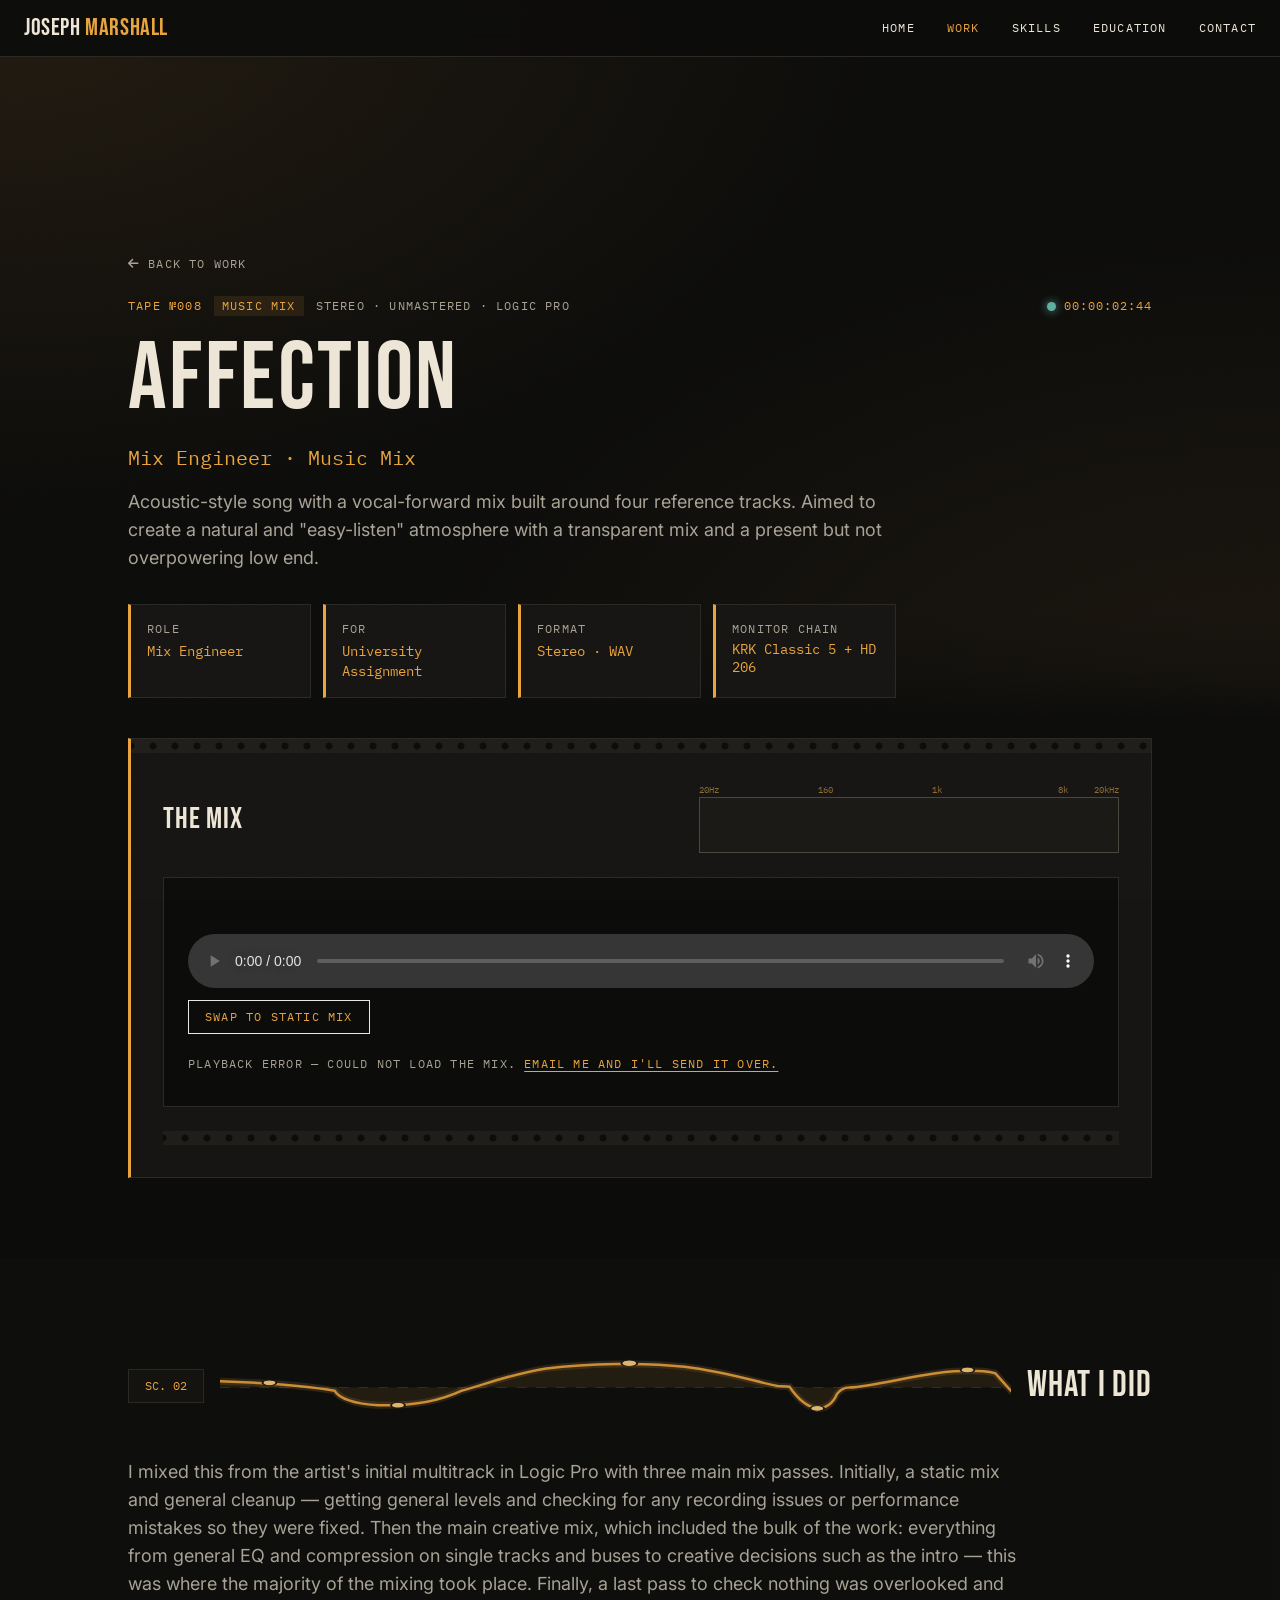
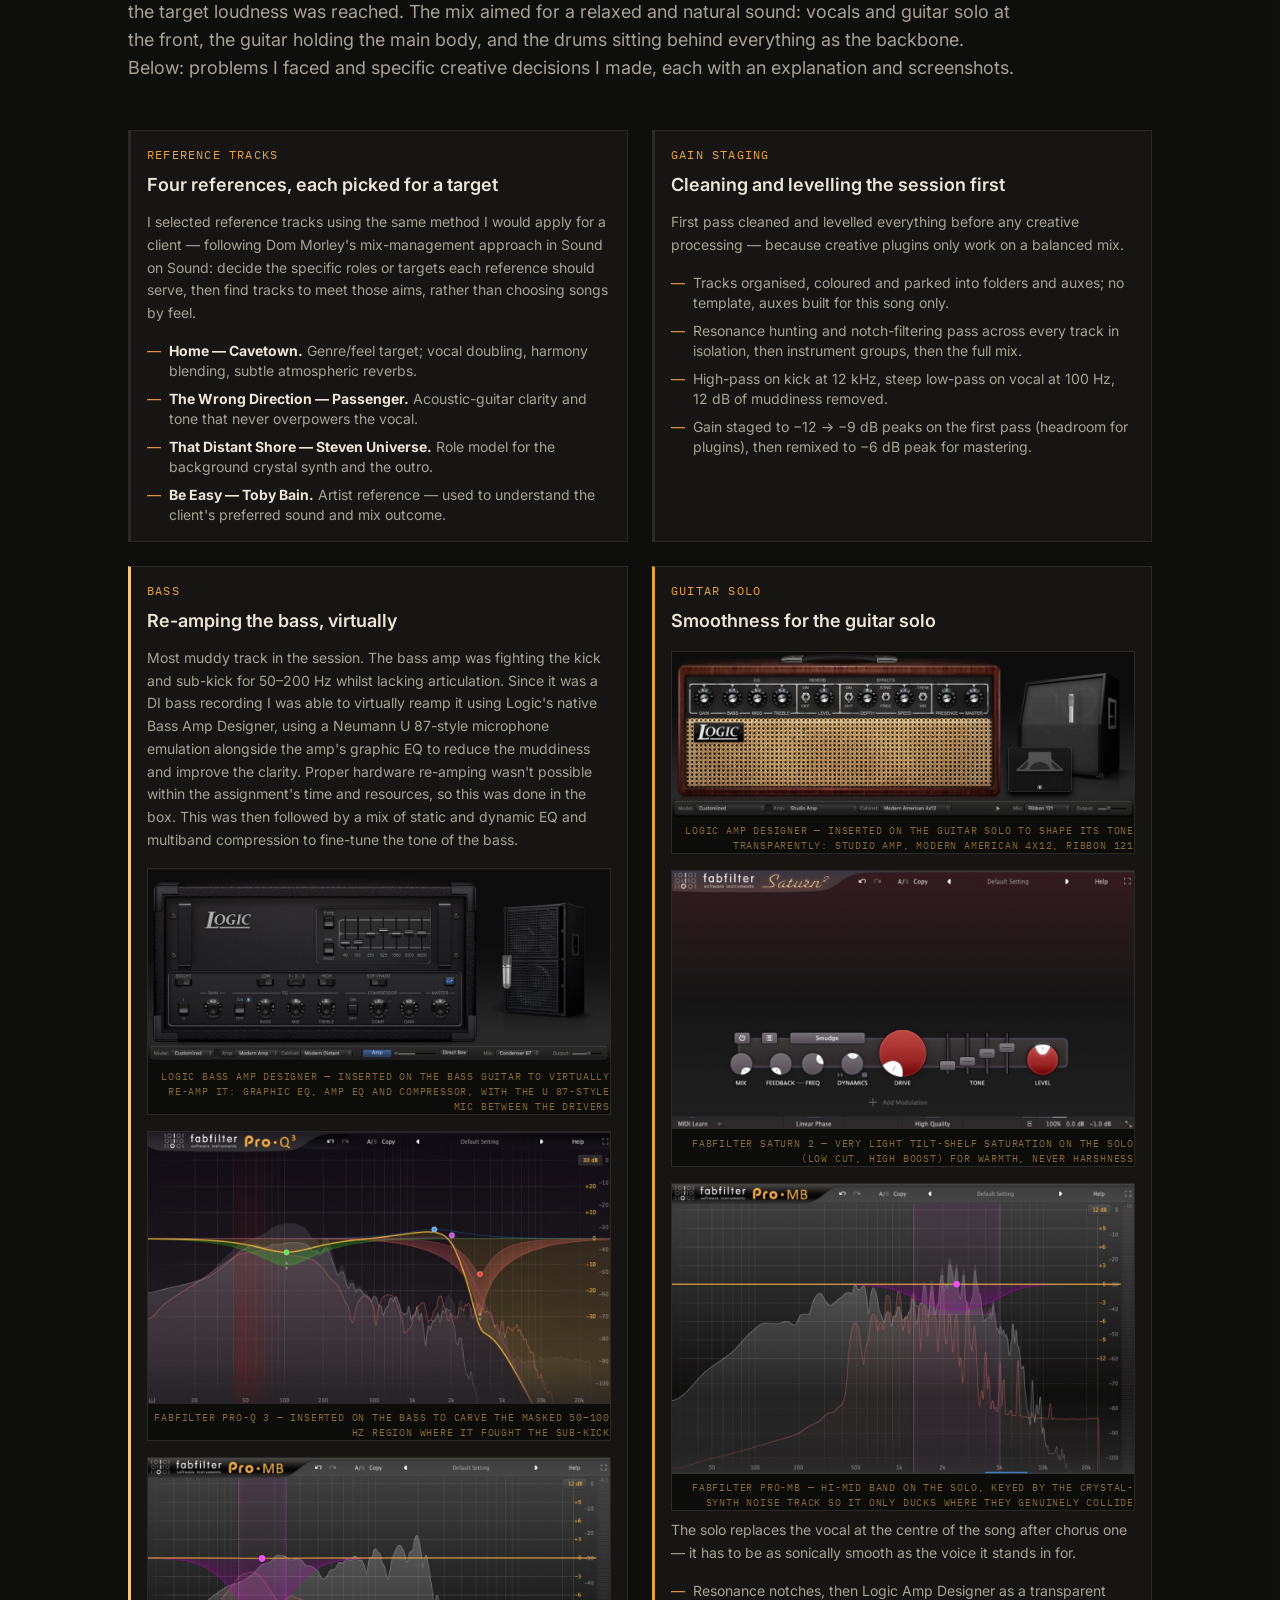
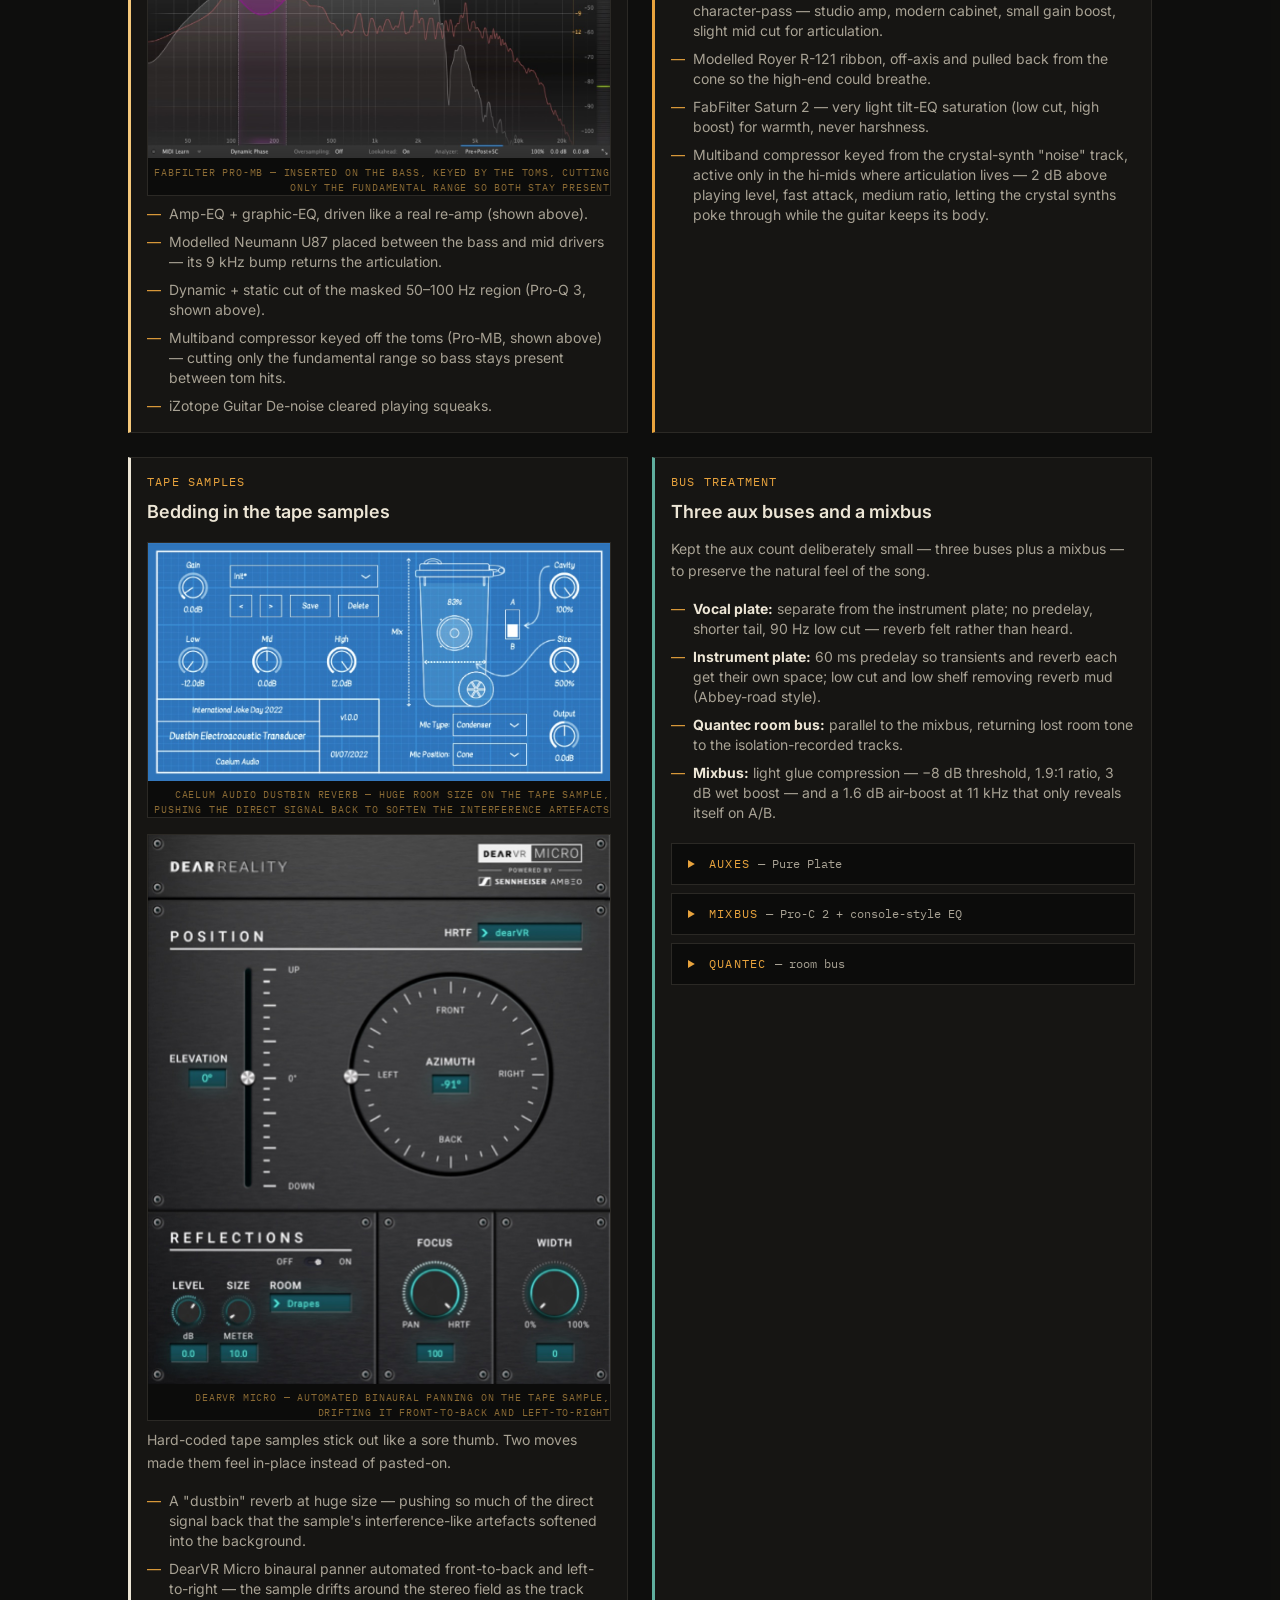
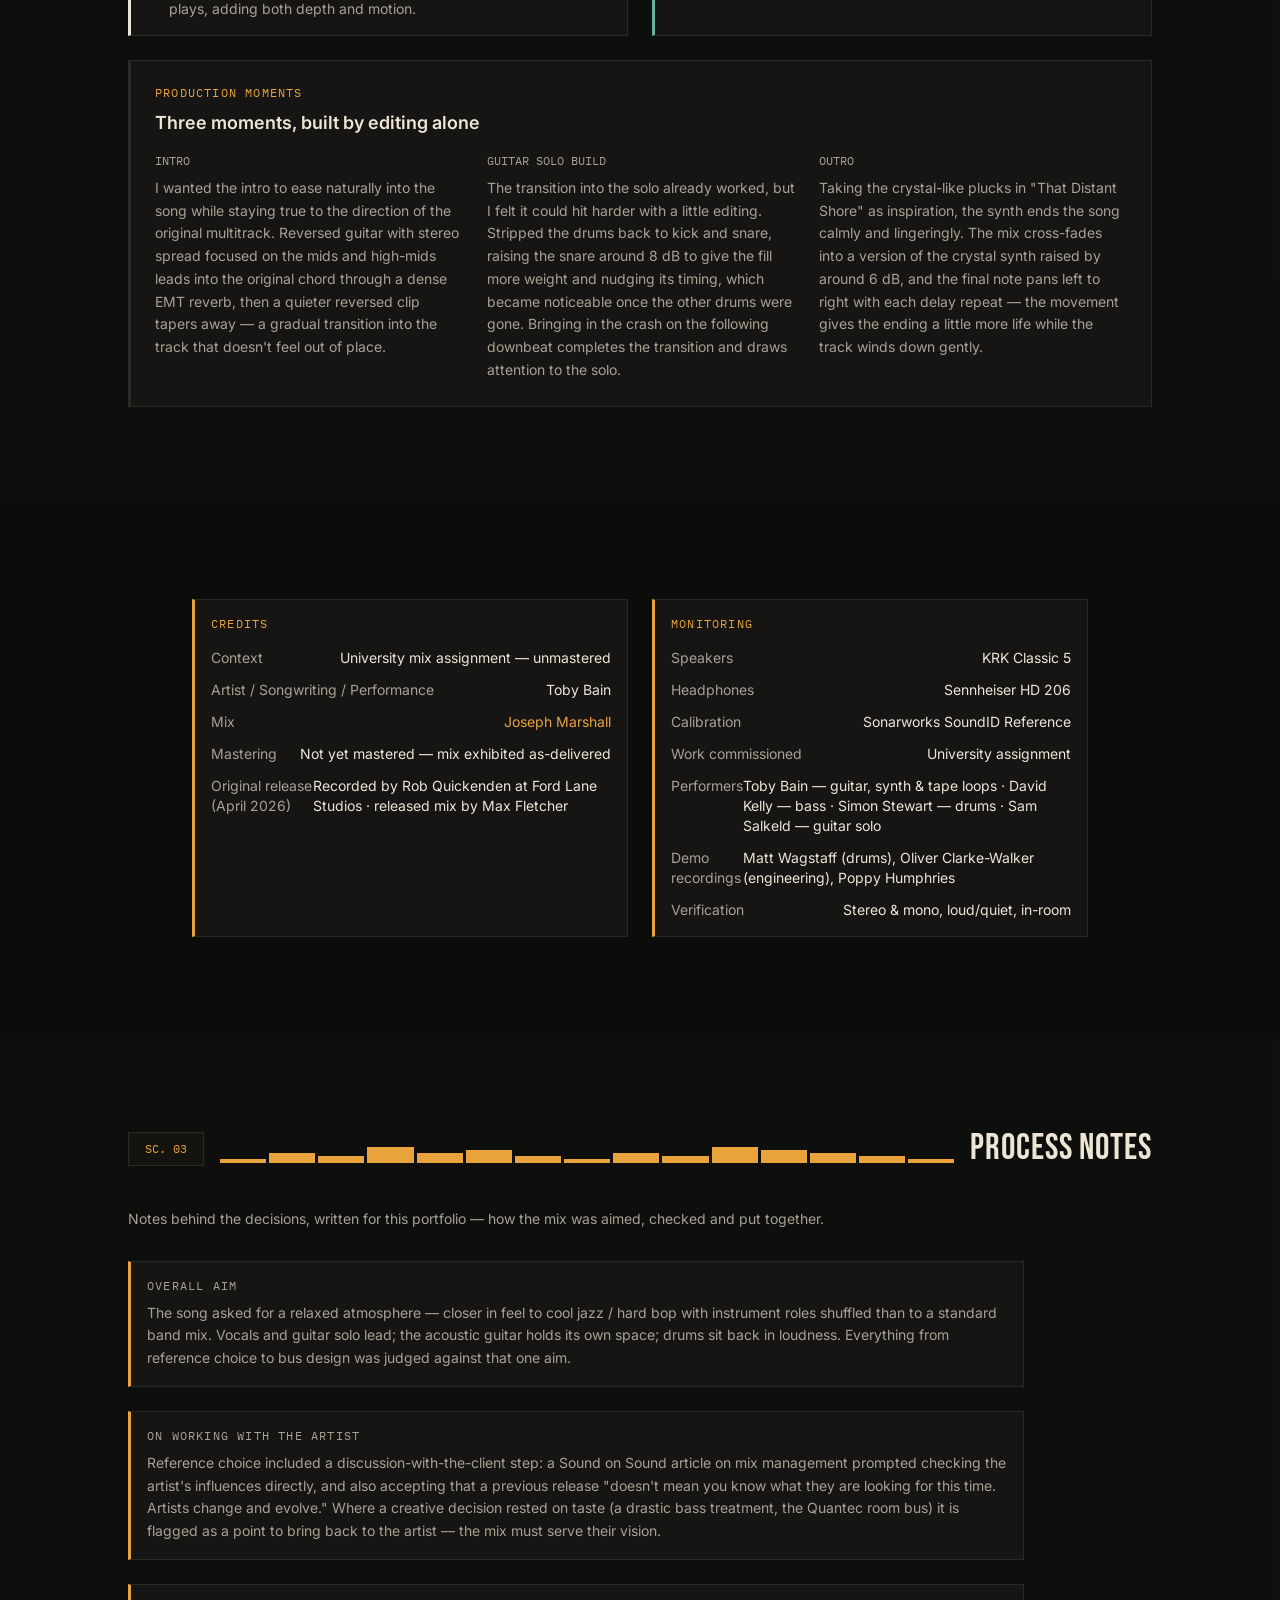
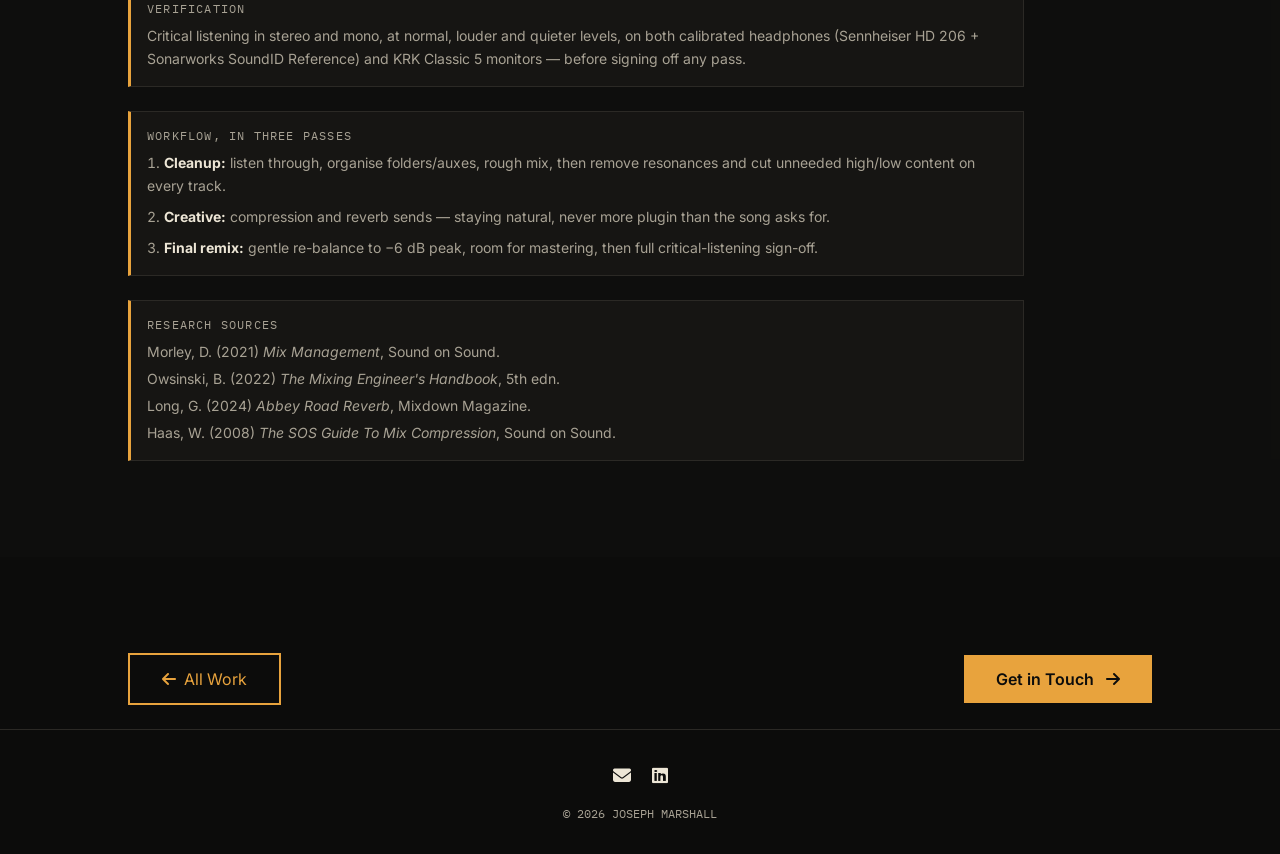
==== commit d7aaf82b: "V-1.3.3-a: Affection page responsive pass — credit/monitoring rows stack below sm so labels (Masteri" ====
--- a/work/work-affection.html
+++ b/work/work-affection.html
@@ -86,7 +86,11 @@
             position: relative;
             background: #161513;
             border: 1px solid #2b2925;
-            overflow-wrap: anywhere;
+            /* V-1.3.3-a: was `anywhere`, which let flex-squeezed label words like
+               Mastering / Performers split mid-word. `break-word` only splits a
+               word when nothing else fits, and the credit rows below now stack
+               above sm so labels get full width on phones anyway. */
+            overflow-wrap: break-word;
         }
         .sprocket-strip {
             width: 100%;
@@ -409,7 +413,7 @@
 
                 <div class="grid grid-cols-1 md:grid-cols-2 gap-6">
 
-                    <!-- Reference strategy --><article class="sprocket-card card-hover p-6 journal-card">
+                    <!-- Reference strategy --><article class="sprocket-card card-hover p-4 sm:p-6 journal-card">
     <p class="font-mono text-xs uppercase tracking-widest text-vu-amber mb-2">Reference tracks</p>
                         <h3 class="text-lg font-semibold mb-3">Four references, each picked for a target</h3>
                         <p class="text-tape-cream-dim text-sm leading-relaxed mb-4">
@@ -426,7 +430,7 @@
                         </ul>
                     </article>
 
-                    <!-- Gain staging & hygiene --><article class="sprocket-card card-hover p-6 journal-card">
+                    <!-- Gain staging & hygiene --><article class="sprocket-card card-hover p-4 sm:p-6 journal-card">
     <p class="font-mono text-xs uppercase tracking-widest text-vu-amber mb-2">Gain staging</p>
                         <h3 class="text-lg font-semibold mb-3">Cleaning and levelling the session first</h3>
                         <p class="text-tape-cream-dim text-sm leading-relaxed mb-4">
@@ -442,7 +446,7 @@
                     </article>
 
                     <!-- Bass amp re-amp (tag-bass) -->
-                    <article class="sprocket-card card-hover p-6 journal-card tag-bass">
+                    <article class="sprocket-card card-hover p-4 sm:p-6 journal-card tag-bass">
                         <p class="font-mono text-xs uppercase tracking-widest text-vu-amber mb-2">Bass</p>
                         <h3 class="text-lg font-semibold mb-3">Re-amping the bass, virtually</h3>
 
@@ -480,7 +484,7 @@
                     </article>
 
                     <!-- Guitar solo (tag-solo) -->
-                    <article class="sprocket-card card-hover p-6 journal-card tag-solo">
+                    <article class="sprocket-card card-hover p-4 sm:p-6 journal-card tag-solo">
                         <p class="font-mono text-xs uppercase tracking-widest text-vu-amber mb-2">Guitar solo</p>
                         <h3 class="text-lg font-semibold mb-3">Smoothness for the guitar solo</h3>
 
@@ -509,7 +513,7 @@
                     </article>
 
                     <!-- Tape samples (tag-tape) -->
-                    <article class="sprocket-card card-hover p-6 journal-card tag-tape">
+                    <article class="sprocket-card card-hover p-4 sm:p-6 journal-card tag-tape">
                         <p class="font-mono text-xs uppercase tracking-widest text-vu-amber mb-2">Tape samples</p>
                         <h3 class="text-lg font-semibold mb-3">Bedding in the tape samples</h3>
 
@@ -532,7 +536,7 @@
                     </article>
 
                     <!-- Bus treatments (tag-bus) -->
-                    <article class="sprocket-card card-hover p-6 journal-card tag-bus">
+                    <article class="sprocket-card card-hover p-4 sm:p-6 journal-card tag-bus">
                         <p class="font-mono text-xs uppercase tracking-widest text-vu-amber mb-2">Bus treatment</p>
                         <h3 class="text-lg font-semibold mb-3">Three aux buses and a mixbus</h3>
                         <p class="text-tape-cream-dim text-sm leading-relaxed mb-4">
@@ -649,62 +653,62 @@
         <div class="container mx-auto px-6">
             <div class="max-w-5xl mx-auto">
                 <div class="max-w-4xl mx-auto grid grid-cols-1 md:grid-cols-2 gap-6">
-                    <div class="sprocket-card p-6 journal-card">
+                    <div class="sprocket-card p-4 sm:p-6 journal-card">
                         <p class="font-mono text-xs uppercase tracking-widest text-vu-amber mb-4">Credits</p>
                         <div class="space-y-3 text-sm">
-                            <div class="flex justify-between gap-4">
+                            <div class="flex flex-col sm:flex-row sm:items-baseline justify-between gap-x-4 gap-y-0.5">
                                 <span class="text-tape-cream-dim">Context</span>
-                                <span class="text-tape-cream text-right">University mix assignment — unmastered</span>
-                            </div>
-                            <div class="flex justify-between gap-4">
+                                <span class="text-tape-cream text-left sm:text-right">University mix assignment — unmastered</span>
+                            </div>
+                            <div class="flex flex-col sm:flex-row sm:items-baseline justify-between gap-x-4 gap-y-0.5">
                                 <span class="text-tape-cream-dim">Artist / Songwriting / Performance</span>
-                                <span class="text-tape-cream text-right">Toby Bain</span>
-                            </div>
-                            <div class="flex justify-between gap-4">
+                                <span class="text-tape-cream text-left sm:text-right">Toby Bain</span>
+                            </div>
+                            <div class="flex flex-col sm:flex-row sm:items-baseline justify-between gap-x-4 gap-y-0.5">
                                 <span class="text-tape-cream-dim">Mix</span>
-                                <span class="text-vu-amber text-right">Joseph Marshall</span>
-                            </div>
-                            <div class="flex justify-between gap-4">
+                                <span class="text-vu-amber text-left sm:text-right">Joseph Marshall</span>
+                            </div>
+                            <div class="flex flex-col sm:flex-row sm:items-baseline justify-between gap-x-4 gap-y-0.5">
                                 <span class="text-tape-cream-dim">Mastering</span>
-                                <span class="text-tape-cream text-right">Not yet mastered — mix exhibited as-delivered</span>
-                            </div>
-                            <div class="flex justify-between gap-4">
+                                <span class="text-tape-cream text-left sm:text-right">Not yet mastered — mix exhibited as-delivered</span>
+                            </div>
+                            <div class="flex flex-col sm:flex-row sm:items-baseline justify-between gap-x-4 gap-y-0.5">
                                 <span class="text-tape-cream-dim">Original release (April 2026)</span>
-                                <span class="text-tape-cream text-right">Recorded by Rob Quickenden at Ford Lane Studios · released mix by Max Fletcher</span>
+                                <span class="text-tape-cream text-left sm:text-right">Recorded by Rob Quickenden at Ford Lane Studios · released mix by Max Fletcher</span>
                             </div>
                         </div>
                     </div>
 
-                    <div class="sprocket-card p-6 journal-card">
+                    <div class="sprocket-card p-4 sm:p-6 journal-card">
                         <p class="font-mono text-xs uppercase tracking-widest text-vu-amber mb-4">Monitoring</p>
                         <div class="space-y-3 text-sm">
-                            <div class="flex justify-between gap-4">
+                            <div class="flex flex-col sm:flex-row sm:items-baseline justify-between gap-x-4 gap-y-0.5">
                                 <span class="text-tape-cream-dim">Speakers</span>
-                                <span class="text-tape-cream text-right">KRK Classic 5</span>
-                            </div>
-                            <div class="flex justify-between gap-4">
+                                <span class="text-tape-cream text-left sm:text-right">KRK Classic 5</span>
+                            </div>
+                            <div class="flex flex-col sm:flex-row sm:items-baseline justify-between gap-x-4 gap-y-0.5">
                                 <span class="text-tape-cream-dim">Headphones</span>
-                                <span class="text-tape-cream text-right">Sennheiser HD 206</span>
-                            </div>
-                            <div class="flex justify-between gap-4">
+                                <span class="text-tape-cream text-left sm:text-right">Sennheiser HD 206</span>
+                            </div>
+                            <div class="flex flex-col sm:flex-row sm:items-baseline justify-between gap-x-4 gap-y-0.5">
                                 <span class="text-tape-cream-dim">Calibration</span>
-                                <span class="text-tape-cream text-right">Sonarworks SoundID Reference</span>
-                            </div>
-                            <div class="flex justify-between gap-4">
+                                <span class="text-tape-cream text-left sm:text-right">Sonarworks SoundID Reference</span>
+                            </div>
+                            <div class="flex flex-col sm:flex-row sm:items-baseline justify-between gap-x-4 gap-y-0.5">
                                 <span class="text-tape-cream-dim">Work commissioned</span>
-                                <span class="text-tape-cream text-right">University assignment</span>
-                            </div>
-                            <div class="flex justify-between gap-4">
+                                <span class="text-tape-cream text-left sm:text-right">University assignment</span>
+                            </div>
+                            <div class="flex flex-col sm:flex-row sm:items-baseline justify-between gap-x-4 gap-y-0.5">
                                 <span class="text-tape-cream-dim">Performers</span>
-                                <span class="text-tape-cream text-right">Toby Bain — guitar, synth & tape loops · David Kelly — bass · Simon Stewart — drums · Sam Salkeld — guitar solo</span>
-                            </div>
-                            <div class="flex justify-between gap-4">
+                                <span class="text-tape-cream text-left sm:text-right">Toby Bain — guitar, synth & tape loops · David Kelly — bass · Simon Stewart — drums · Sam Salkeld — guitar solo</span>
+                            </div>
+                            <div class="flex flex-col sm:flex-row sm:items-baseline justify-between gap-x-4 gap-y-0.5">
                                 <span class="text-tape-cream-dim">Demo recordings</span>
-                                <span class="text-tape-cream text-right">Matt Wagstaff (drums), Oliver Clarke-Walker (engineering), Poppy Humphries</span>
-                            </div>
-                            <div class="flex justify-between gap-4">
+                                <span class="text-tape-cream text-left sm:text-right">Matt Wagstaff (drums), Oliver Clarke-Walker (engineering), Poppy Humphries</span>
+                            </div>
+                            <div class="flex flex-col sm:flex-row sm:items-baseline justify-between gap-x-4 gap-y-0.5">
                                 <span class="text-tape-cream-dim">Verification</span>
-                                <span class="text-tape-cream text-right">Stereo &amp; mono, loud/quiet, in-room</span>
+                                <span class="text-tape-cream text-left sm:text-right">Stereo &amp; mono, loud/quiet, in-room</span>
                             </div>
                         </div>
                     </div>
@@ -743,7 +747,7 @@
 
                 <div class="max-w-4xl space-y-6">
 
-                    <article class="sprocket-card journal-card p-6">
+                    <article class="sprocket-card journal-card p-4 sm:p-6">
                         <p class="font-mono text-xs uppercase tracking-widest text-tape-cream-dim mb-2">Overall aim</p>
                         <p class="text-tape-cream-dim text-sm leading-relaxed">
                             The song asked for a relaxed atmosphere — closer in feel to cool jazz / hard bop
@@ -753,7 +757,7 @@
                         </p>
                     </article>
 
-                    <article class="sprocket-card journal-card p-6">
+                    <article class="sprocket-card journal-card p-4 sm:p-6">
                         <p class="font-mono text-xs uppercase tracking-widest text-tape-cream-dim mb-2">On working with the artist</p>
                         <p class="text-tape-cream-dim text-sm leading-relaxed">
                             Reference choice included a discussion-with-the-client step: a Sound on Sound
@@ -766,7 +770,7 @@
                         </p>
                     </article>
 
-                    <article class="sprocket-card journal-card p-6">
+                    <article class="sprocket-card journal-card p-4 sm:p-6">
                         <p class="font-mono text-xs uppercase tracking-widest text-tape-cream-dim mb-2">Verification</p>
                         <p class="text-tape-cream-dim text-sm leading-relaxed">
                             Critical listening in stereo and mono, at normal, louder and quieter levels,
@@ -775,7 +779,7 @@
                         </p>
                     </article>
 
-                    <article class="sprocket-card journal-card p-6">
+                    <article class="sprocket-card journal-card p-4 sm:p-6">
                         <p class="font-mono text-xs uppercase tracking-widest text-tape-cream-dim mb-2">Workflow, in three passes</p>
                         <ol class="text-tape-cream-dim text-sm leading-relaxed space-y-2 list-decimal list-inside">
                             <li><strong class="text-tape-cream">Cleanup:</strong> listen through, organise folders/auxes, rough mix, then remove resonances and cut unneeded high/low content on every track.</li>
@@ -784,7 +788,7 @@
                         </ol>
                     </article>
 
-                    <article class="sprocket-card journal-card p-6">
+                    <article class="sprocket-card journal-card p-4 sm:p-6">
                         <p class="font-mono text-xs uppercase tracking-widest text-tape-cream-dim mb-2">Research Sources</p>
                         <ul class="text-tape-cream-dim text-sm leading-relaxed space-y-1">
                             <li>Morley, D. (2021) <em>Mix Management</em>, Sound on Sound.</li>
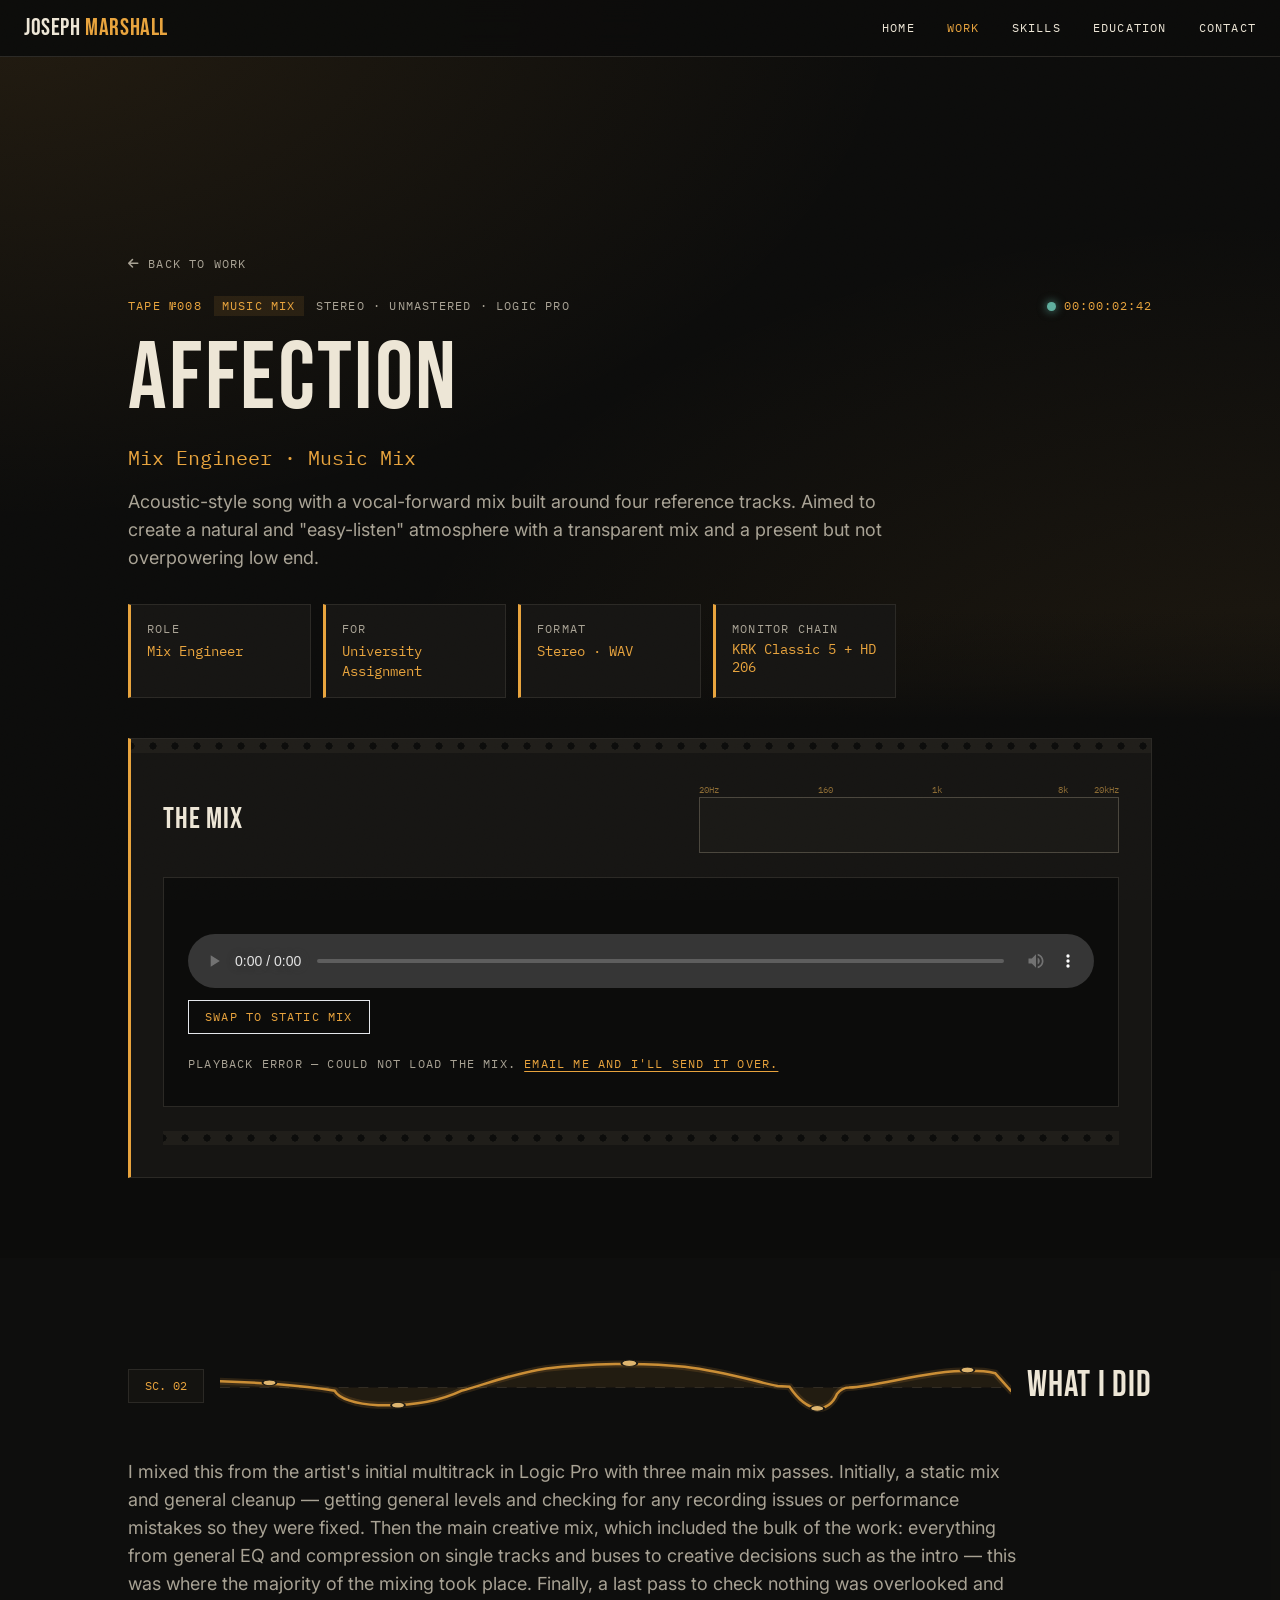
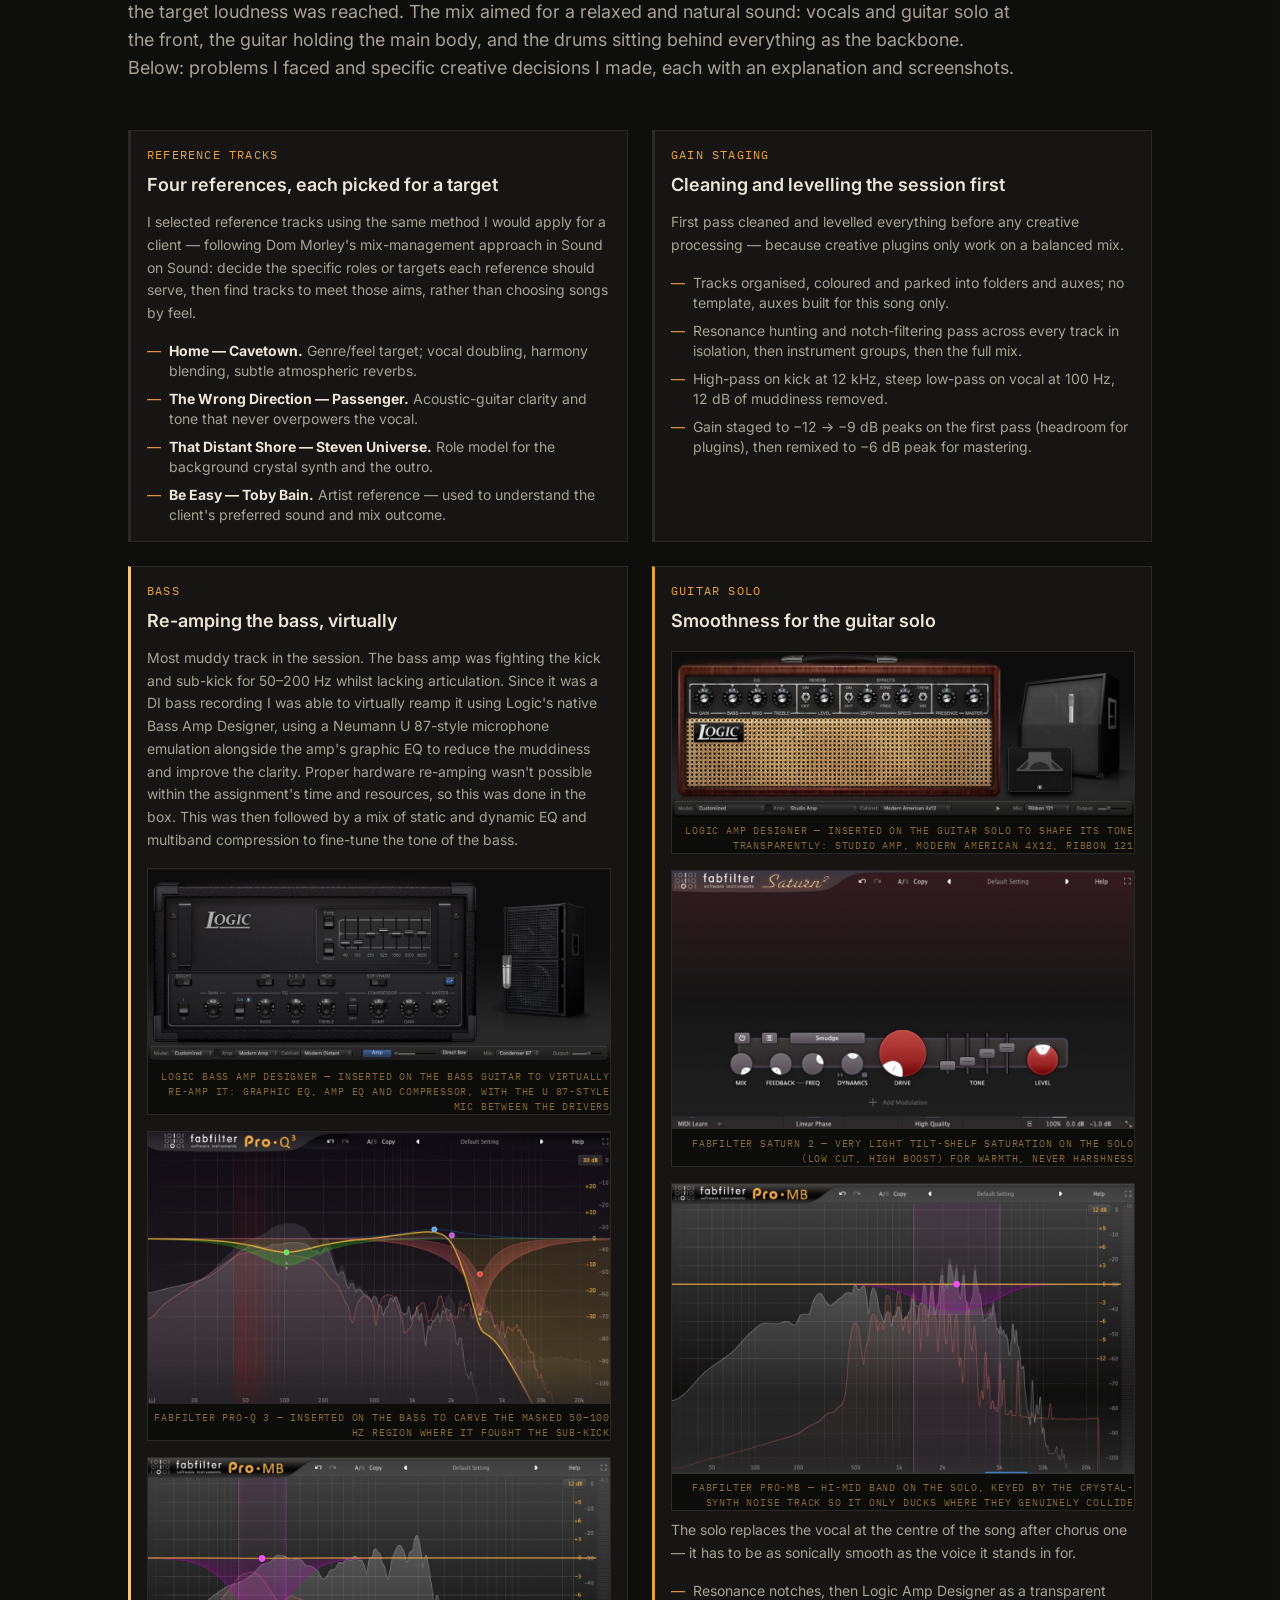
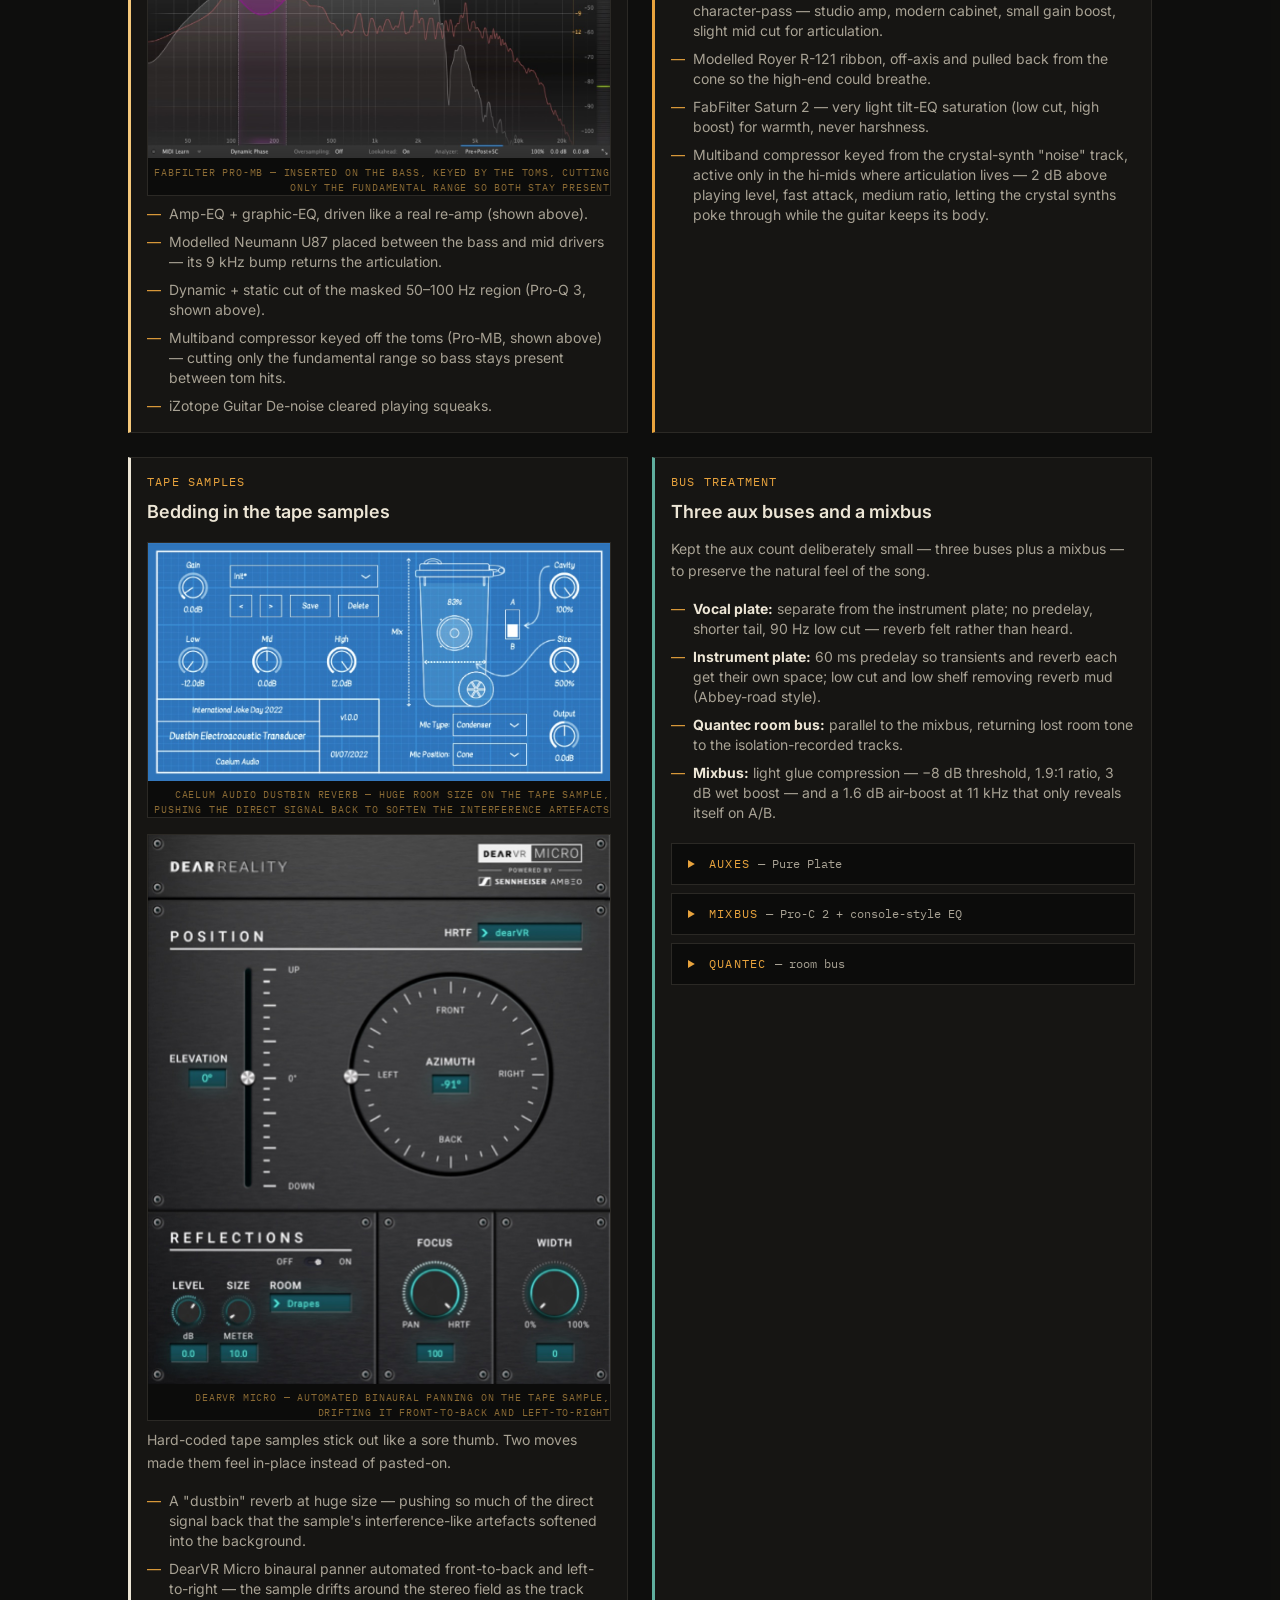
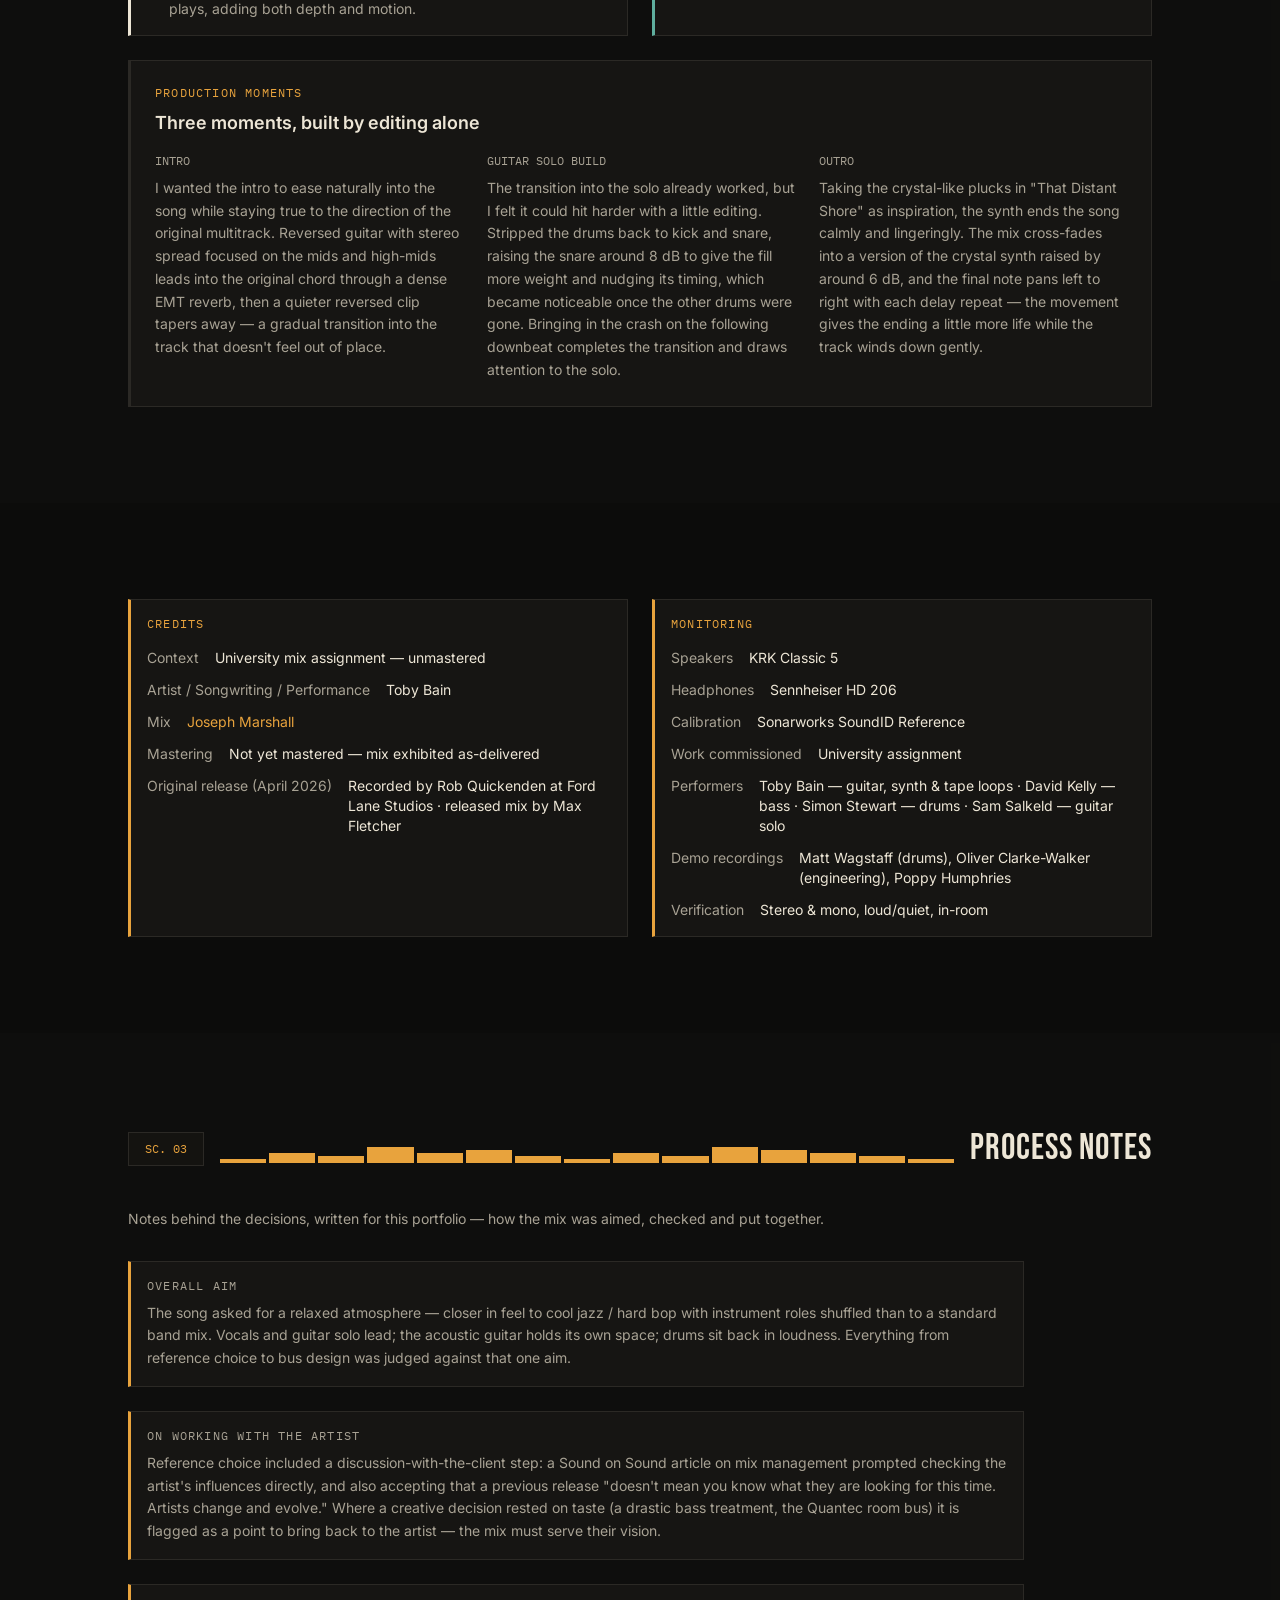
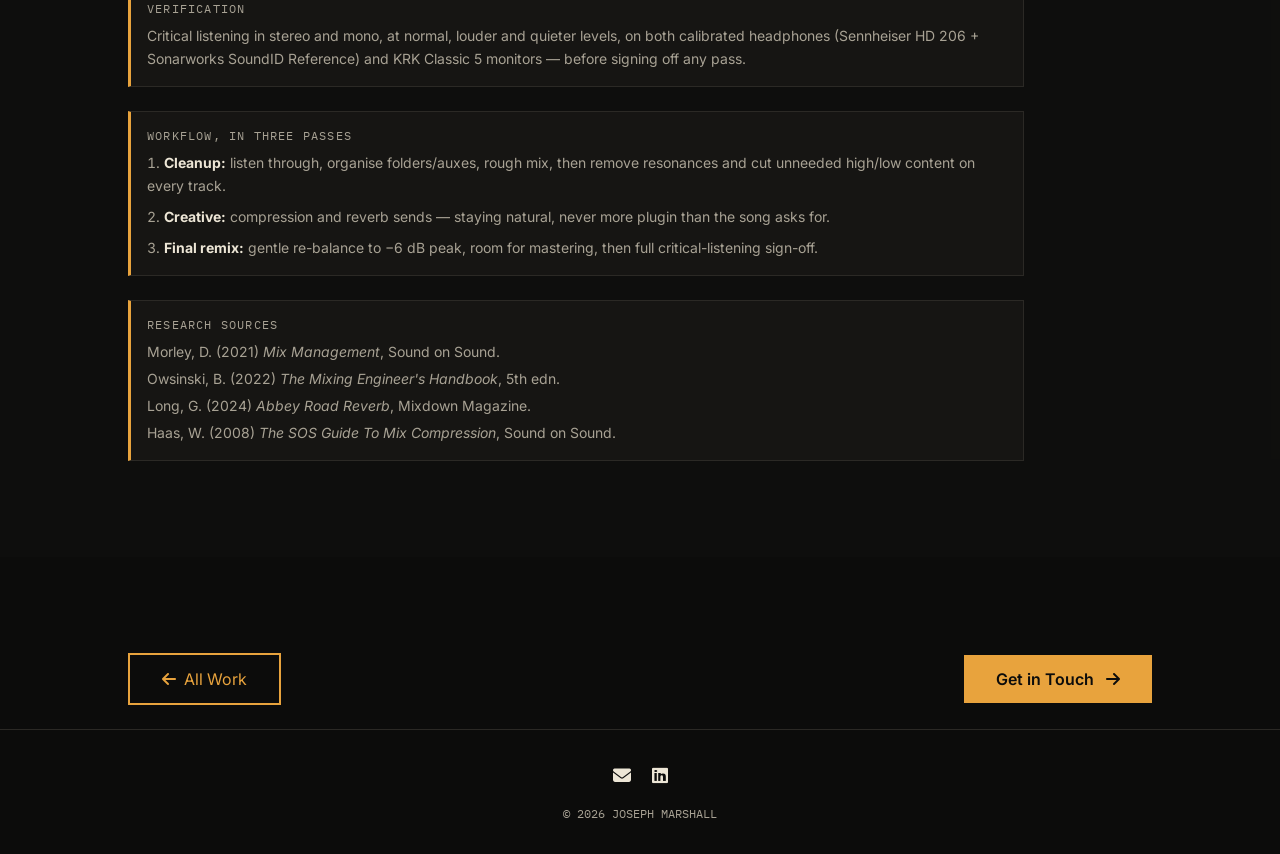
==== commit d1b44cd5: "V-1.3.3-b fix: place updated work-affection.html at its correct site path work/" ====
--- a/work/work-affection.html
+++ b/work/work-affection.html
@@ -652,29 +652,29 @@
     <section class="py-24">
         <div class="container mx-auto px-6">
             <div class="max-w-5xl mx-auto">
-                <div class="max-w-4xl mx-auto grid grid-cols-1 md:grid-cols-2 gap-6">
+                <div class="max-w-5xl mx-auto grid grid-cols-1 md:grid-cols-2 gap-6">
                     <div class="sprocket-card p-4 sm:p-6 journal-card">
                         <p class="font-mono text-xs uppercase tracking-widest text-vu-amber mb-4">Credits</p>
                         <div class="space-y-3 text-sm">
                             <div class="flex flex-col sm:flex-row sm:items-baseline justify-between gap-x-4 gap-y-0.5">
-                                <span class="text-tape-cream-dim">Context</span>
-                                <span class="text-tape-cream text-left sm:text-right">University mix assignment — unmastered</span>
+                                <span class="text-tape-cream-dim shrink-0 whitespace-nowrap">Context</span>
+                                <span class="text-tape-cream min-w-0 flex-1 text-left sm:text-right">University mix assignment — unmastered</span>
                             </div>
                             <div class="flex flex-col sm:flex-row sm:items-baseline justify-between gap-x-4 gap-y-0.5">
-                                <span class="text-tape-cream-dim">Artist / Songwriting / Performance</span>
-                                <span class="text-tape-cream text-left sm:text-right">Toby Bain</span>
+                                <span class="text-tape-cream-dim shrink-0 whitespace-nowrap">Artist / Songwriting / Performance</span>
+                                <span class="text-tape-cream min-w-0 flex-1 text-left sm:text-right">Toby Bain</span>
                             </div>
                             <div class="flex flex-col sm:flex-row sm:items-baseline justify-between gap-x-4 gap-y-0.5">
-                                <span class="text-tape-cream-dim">Mix</span>
-                                <span class="text-vu-amber text-left sm:text-right">Joseph Marshall</span>
+                                <span class="text-tape-cream-dim shrink-0 whitespace-nowrap">Mix</span>
+                                <span class="text-vu-amber min-w-0 flex-1 text-left sm:text-right">Joseph Marshall</span>
                             </div>
                             <div class="flex flex-col sm:flex-row sm:items-baseline justify-between gap-x-4 gap-y-0.5">
-                                <span class="text-tape-cream-dim">Mastering</span>
-                                <span class="text-tape-cream text-left sm:text-right">Not yet mastered — mix exhibited as-delivered</span>
+                                <span class="text-tape-cream-dim shrink-0 whitespace-nowrap">Mastering</span>
+                                <span class="text-tape-cream min-w-0 flex-1 text-left sm:text-right">Not yet mastered — mix exhibited as-delivered</span>
                             </div>
                             <div class="flex flex-col sm:flex-row sm:items-baseline justify-between gap-x-4 gap-y-0.5">
-                                <span class="text-tape-cream-dim">Original release (April 2026)</span>
-                                <span class="text-tape-cream text-left sm:text-right">Recorded by Rob Quickenden at Ford Lane Studios · released mix by Max Fletcher</span>
+                                <span class="text-tape-cream-dim shrink-0 whitespace-nowrap">Original release (April 2026)</span>
+                                <span class="text-tape-cream min-w-0 flex-1 text-left sm:text-right">Recorded by Rob Quickenden at Ford Lane Studios · released mix by Max Fletcher</span>
                             </div>
                         </div>
                     </div>
@@ -683,32 +683,32 @@
                         <p class="font-mono text-xs uppercase tracking-widest text-vu-amber mb-4">Monitoring</p>
                         <div class="space-y-3 text-sm">
                             <div class="flex flex-col sm:flex-row sm:items-baseline justify-between gap-x-4 gap-y-0.5">
-                                <span class="text-tape-cream-dim">Speakers</span>
-                                <span class="text-tape-cream text-left sm:text-right">KRK Classic 5</span>
+                                <span class="text-tape-cream-dim shrink-0 whitespace-nowrap">Speakers</span>
+                                <span class="text-tape-cream min-w-0 flex-1 text-left sm:text-right">KRK Classic 5</span>
                             </div>
                             <div class="flex flex-col sm:flex-row sm:items-baseline justify-between gap-x-4 gap-y-0.5">
-                                <span class="text-tape-cream-dim">Headphones</span>
-                                <span class="text-tape-cream text-left sm:text-right">Sennheiser HD 206</span>
+                                <span class="text-tape-cream-dim shrink-0 whitespace-nowrap">Headphones</span>
+                                <span class="text-tape-cream min-w-0 flex-1 text-left sm:text-right">Sennheiser HD 206</span>
                             </div>
                             <div class="flex flex-col sm:flex-row sm:items-baseline justify-between gap-x-4 gap-y-0.5">
-                                <span class="text-tape-cream-dim">Calibration</span>
-                                <span class="text-tape-cream text-left sm:text-right">Sonarworks SoundID Reference</span>
+                                <span class="text-tape-cream-dim shrink-0 whitespace-nowrap">Calibration</span>
+                                <span class="text-tape-cream min-w-0 flex-1 text-left sm:text-right">Sonarworks SoundID Reference</span>
                             </div>
                             <div class="flex flex-col sm:flex-row sm:items-baseline justify-between gap-x-4 gap-y-0.5">
-                                <span class="text-tape-cream-dim">Work commissioned</span>
-                                <span class="text-tape-cream text-left sm:text-right">University assignment</span>
+                                <span class="text-tape-cream-dim shrink-0 whitespace-nowrap">Work commissioned</span>
+                                <span class="text-tape-cream min-w-0 flex-1 text-left sm:text-right">University assignment</span>
                             </div>
                             <div class="flex flex-col sm:flex-row sm:items-baseline justify-between gap-x-4 gap-y-0.5">
-                                <span class="text-tape-cream-dim">Performers</span>
-                                <span class="text-tape-cream text-left sm:text-right">Toby Bain — guitar, synth & tape loops · David Kelly — bass · Simon Stewart — drums · Sam Salkeld — guitar solo</span>
+                                <span class="text-tape-cream-dim shrink-0 whitespace-nowrap">Performers</span>
+                                <span class="text-tape-cream min-w-0 flex-1 text-left sm:text-right">Toby Bain — guitar, synth & tape loops · David Kelly — bass · Simon Stewart — drums · Sam Salkeld — guitar solo</span>
                             </div>
                             <div class="flex flex-col sm:flex-row sm:items-baseline justify-between gap-x-4 gap-y-0.5">
-                                <span class="text-tape-cream-dim">Demo recordings</span>
-                                <span class="text-tape-cream text-left sm:text-right">Matt Wagstaff (drums), Oliver Clarke-Walker (engineering), Poppy Humphries</span>
+                                <span class="text-tape-cream-dim shrink-0 whitespace-nowrap">Demo recordings</span>
+                                <span class="text-tape-cream min-w-0 flex-1 text-left sm:text-right">Matt Wagstaff (drums), Oliver Clarke-Walker (engineering), Poppy Humphries</span>
                             </div>
                             <div class="flex flex-col sm:flex-row sm:items-baseline justify-between gap-x-4 gap-y-0.5">
-                                <span class="text-tape-cream-dim">Verification</span>
-                                <span class="text-tape-cream text-left sm:text-right">Stereo &amp; mono, loud/quiet, in-room</span>
+                                <span class="text-tape-cream-dim shrink-0 whitespace-nowrap">Verification</span>
+                                <span class="text-tape-cream min-w-0 flex-1 text-left sm:text-right">Stereo &amp; mono, loud/quiet, in-room</span>
                             </div>
                         </div>
                     </div>
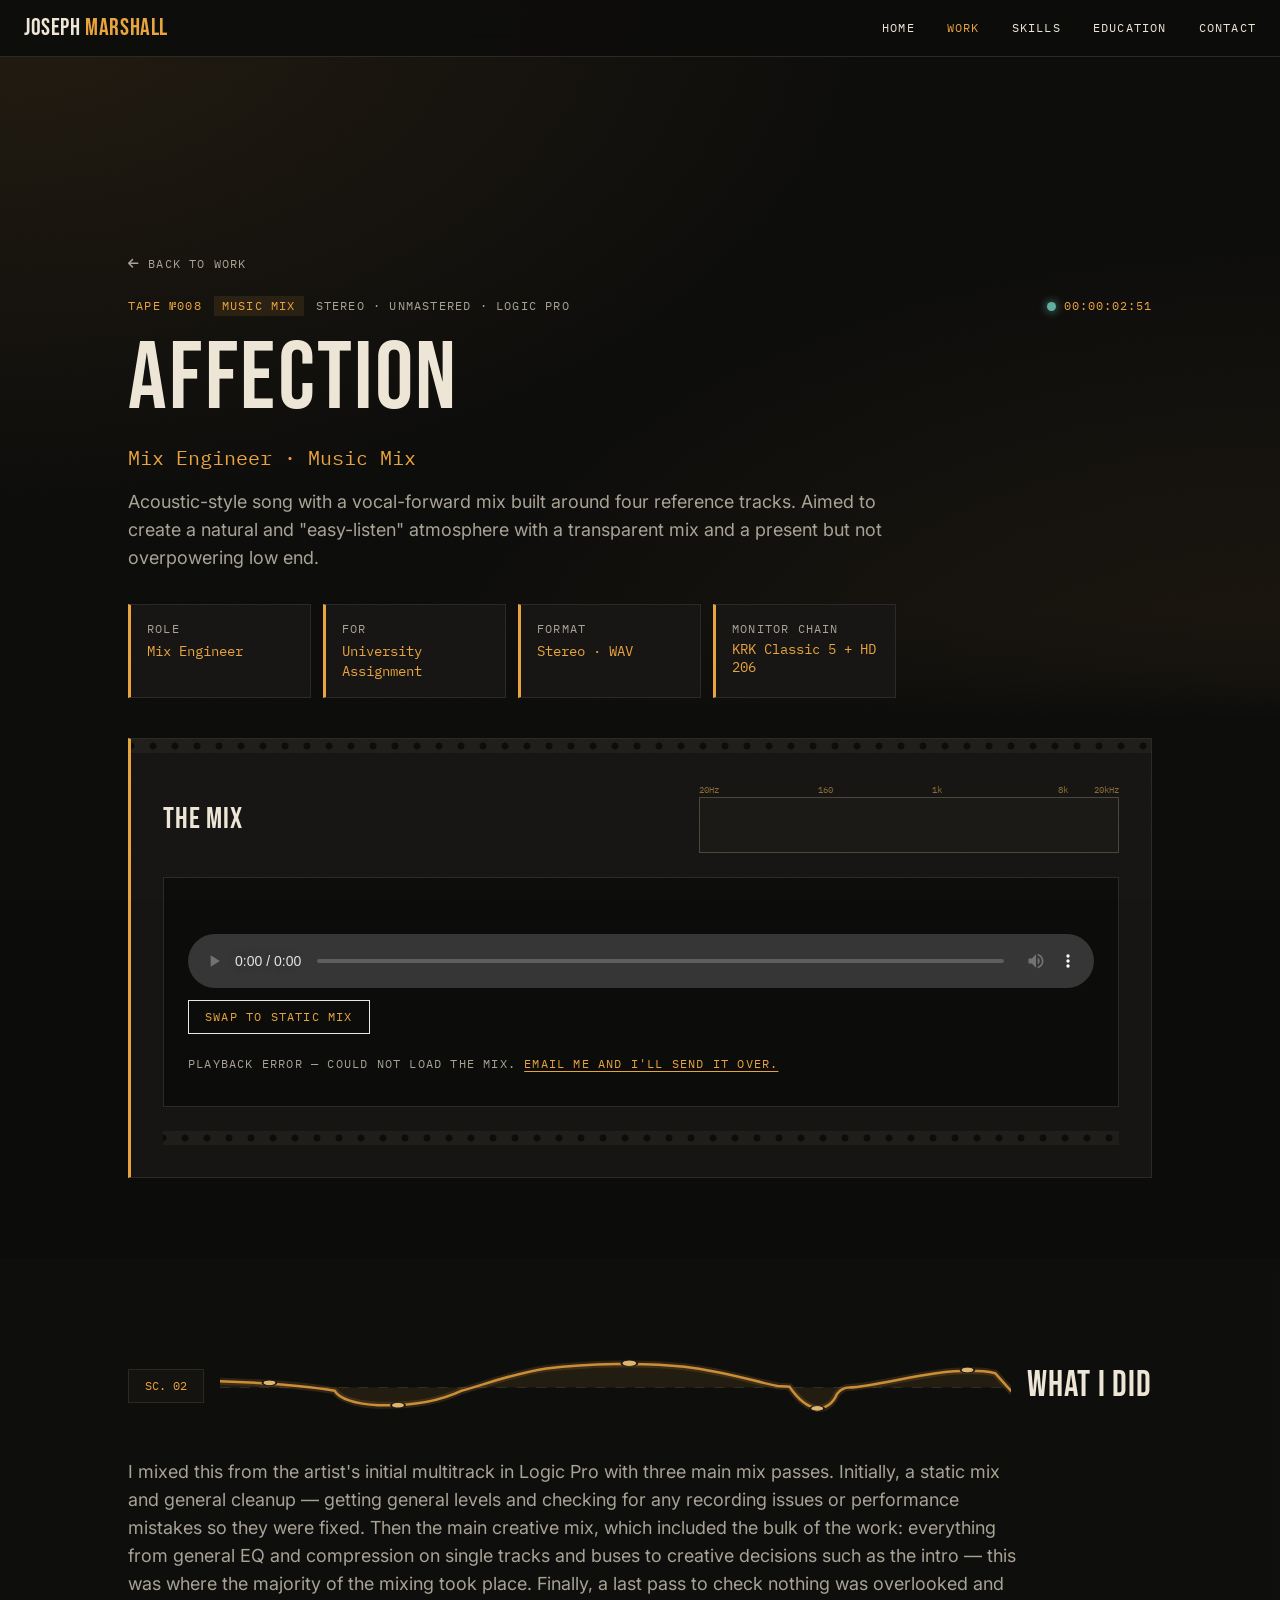
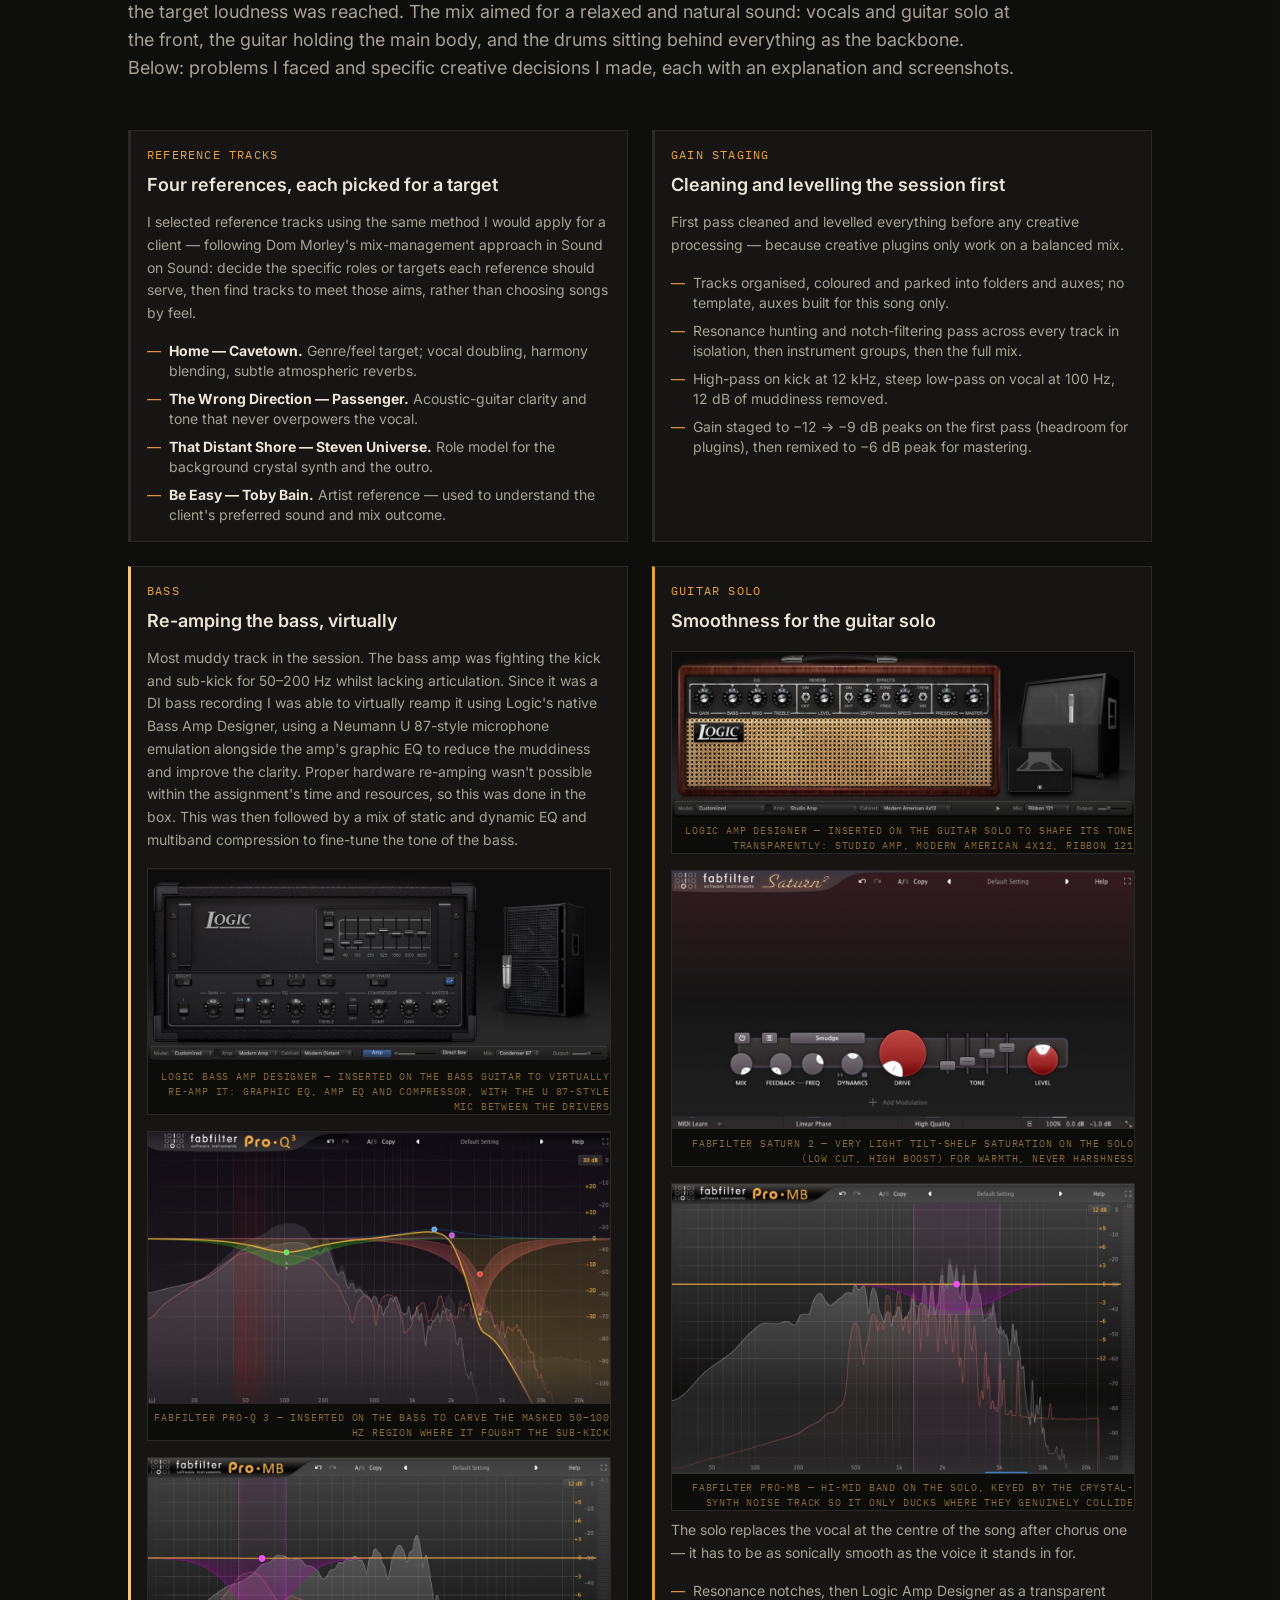
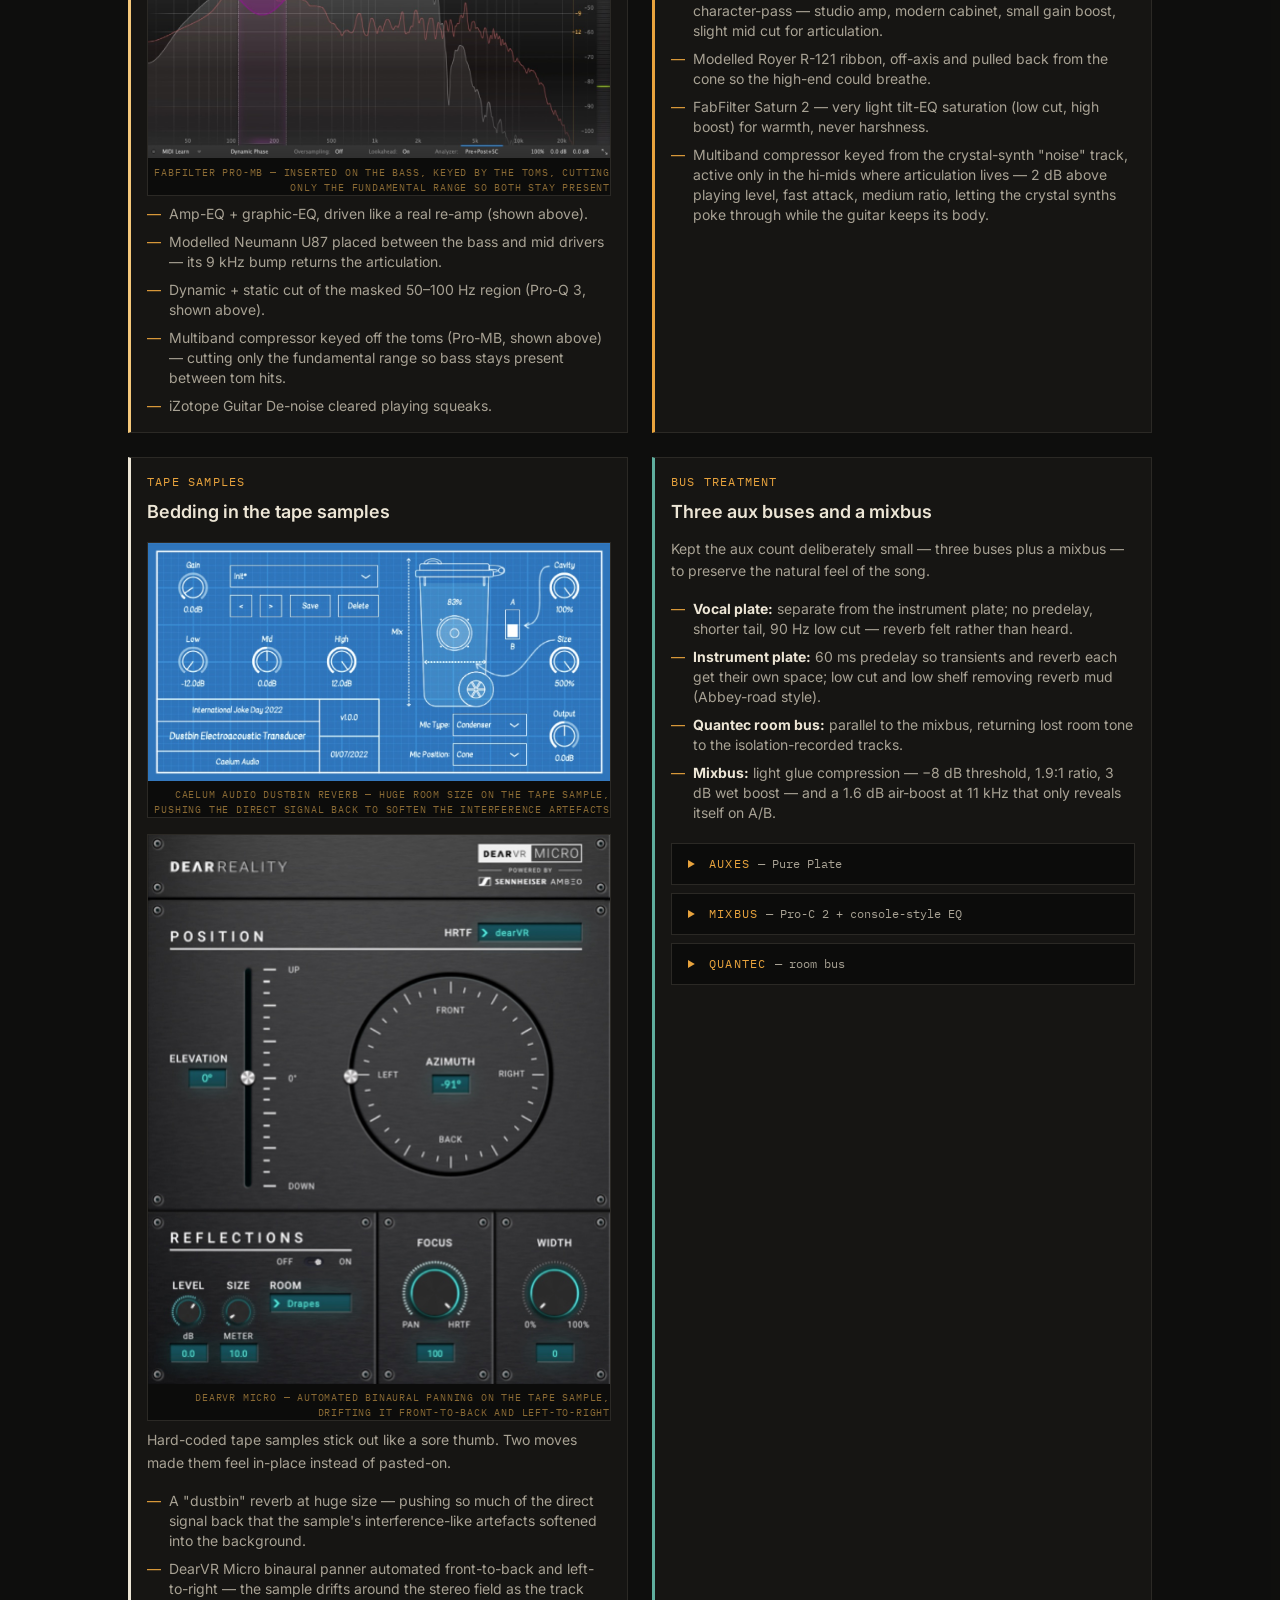
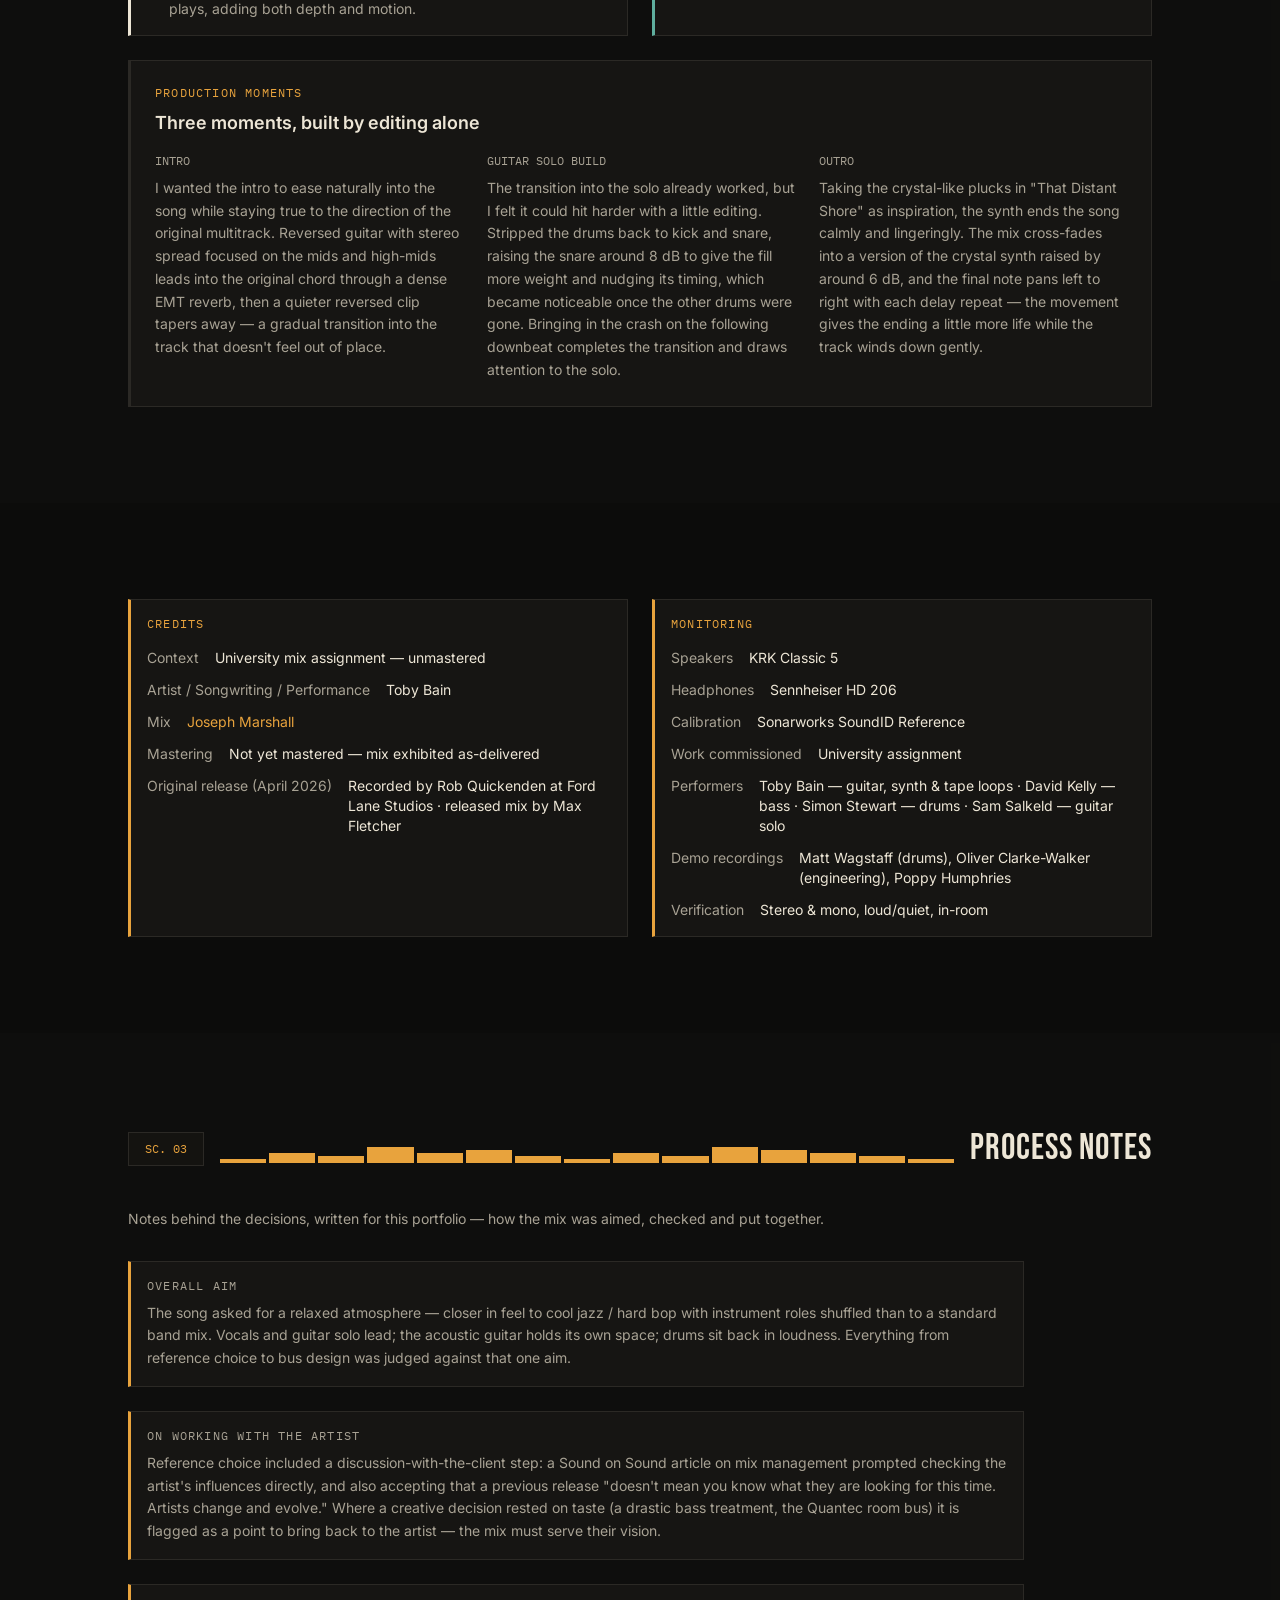
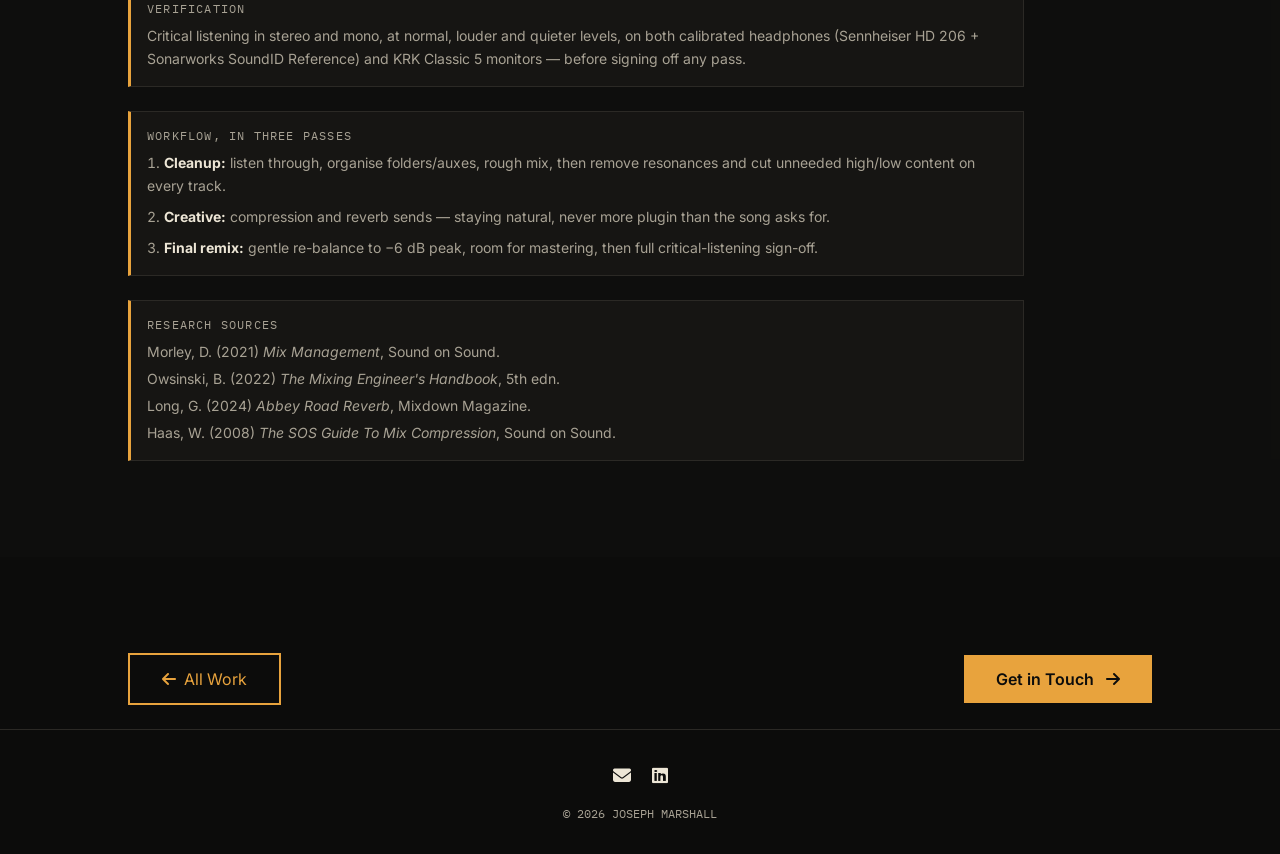
==== commit e6c0e2c1: "V-1.3.3-c: reserve layout space for all lazy work-page images (width/height attrs — fixes images nev" ====
--- a/work/work-affection.html
+++ b/work/work-affection.html
@@ -463,15 +463,15 @@
                         </p>
 
                         <figure class="proof-shot">
-                            <img src="../assets/media/bass-subkick-masking.jpg" loading="lazy" alt="Logic Bass Amp Designer on the bass track, showing the graphic EQ, amp EQ and compressor settings used as a first treatment, with the modelled Condenser 87 mic placed between the drivers">
+                            <img src="../assets/media/bass-subkick-masking.jpg" width="1100" height="461" loading="lazy" alt="Logic Bass Amp Designer on the bass track, showing the graphic EQ, amp EQ and compressor settings used as a first treatment, with the modelled Condenser 87 mic placed between the drivers">
                             <figcaption>Logic Bass Amp Designer — inserted on the bass guitar to virtually re-amp it: graphic EQ, amp EQ and compressor, with the U 87-style mic between the drivers</figcaption>
                         </figure>
                         <figure class="proof-shot">
-                            <img src="../assets/media/bass-proq3.jpg" loading="lazy" alt="FabFilter Pro-Q 3 on the bass, showing the dynamic and static low-end cut carved out of the masked 50–100 Hz region with the sub-kick spectrum overlaid">
+                            <img src="../assets/media/bass-proq3.jpg" width="1100" height="648" loading="lazy" alt="FabFilter Pro-Q 3 on the bass, showing the dynamic and static low-end cut carved out of the masked 50–100 Hz region with the sub-kick spectrum overlaid">
                             <figcaption>FabFilter Pro-Q 3 — inserted on the bass to carve the masked 50–100 Hz region where it fought the sub-kick</figcaption>
                         </figure>
                         <figure class="proof-shot">
-                            <img src="../assets/media/bass-tom-mbcomp.jpg" loading="lazy" alt="FabFilter Pro-MB on the bass, showing the low-band multiband compressor keyed by the toms cutting only the fundamental range where they overlap">
+                            <img src="../assets/media/bass-tom-mbcomp.jpg" width="1100" height="715" loading="lazy" alt="FabFilter Pro-MB on the bass, showing the low-band multiband compressor keyed by the toms cutting only the fundamental range where they overlap">
                             <figcaption>FabFilter Pro-MB — inserted on the bass, keyed by the toms, cutting only the fundamental range so both stay present</figcaption>
                         </figure>
                         <ul class="space-y-2 text-sm text-tape-cream-dim">
@@ -489,15 +489,15 @@
                         <h3 class="text-lg font-semibold mb-3">Smoothness for the guitar solo</h3>
 
                         <figure class="proof-shot">
-                            <img src="../assets/media/solo-amp-designer.jpg" loading="lazy" alt="Logic Amp Designer on the guitar solo, showing the Studio Amp, Modern American 4x12 cabinet and Ribbon 121 mic used transparently rather than as a distortion effect">
+                            <img src="../assets/media/solo-amp-designer.jpg" width="1100" height="393" loading="lazy" alt="Logic Amp Designer on the guitar solo, showing the Studio Amp, Modern American 4x12 cabinet and Ribbon 121 mic used transparently rather than as a distortion effect">
                             <figcaption>Logic Amp Designer — inserted on the guitar solo to shape its tone transparently: Studio Amp, Modern American 4x12, Ribbon 121</figcaption>
                         </figure>
                         <figure class="proof-shot">
-                            <img src="../assets/media/solo-saturn2.jpg" loading="lazy" alt="FabFilter Saturn 2 on the guitar solo with the Smudge preset, very light tilt-shelf saturation for warmth without harshness">
+                            <img src="../assets/media/solo-saturn2.jpg" width="1100" height="615" loading="lazy" alt="FabFilter Saturn 2 on the guitar solo with the Smudge preset, very light tilt-shelf saturation for warmth without harshness">
                             <figcaption>FabFilter Saturn 2 — very light tilt-shelf saturation on the solo (low cut, high boost) for warmth, never harshness</figcaption>
                         </figure>
                         <figure class="proof-shot">
-                            <img src="../assets/media/solo-noisetrack-mbcomp.jpg" loading="lazy" alt="FabFilter Pro-MB on the guitar solo, showing the hi-mid band keyed by the crystal-synth noise track so it only ducks where they genuinely collide">
+                            <img src="../assets/media/solo-noisetrack-mbcomp.jpg" width="1100" height="690" loading="lazy" alt="FabFilter Pro-MB on the guitar solo, showing the hi-mid band keyed by the crystal-synth noise track so it only ducks where they genuinely collide">
                             <figcaption>FabFilter Pro-MB — hi-mid band on the solo, keyed by the crystal-synth noise track so it only ducks where they genuinely collide</figcaption>
                         </figure>
                         <p class="text-tape-cream-dim text-sm leading-relaxed mb-4">
@@ -518,11 +518,11 @@
                         <h3 class="text-lg font-semibold mb-3">Bedding in the tape samples</h3>
 
                         <figure class="proof-shot">
-                            <img src="../assets/media/tape-dustbin-reverb.jpg" loading="lazy" alt="Caelum Audio's Dustbin Electroacoustic Transducer reverb plugin, used at very large room size to push the tape sample's direct signal back and soften its interference/artefacts">
+                            <img src="../assets/media/tape-dustbin-reverb.jpg" width="1100" height="567" loading="lazy" alt="Caelum Audio's Dustbin Electroacoustic Transducer reverb plugin, used at very large room size to push the tape sample's direct signal back and soften its interference/artefacts">
                             <figcaption>Caelum Audio Dustbin reverb — huge room size on the tape sample, pushing the direct signal back to soften the interference artefacts</figcaption>
                         </figure>
                         <figure class="proof-shot">
-                            <img src="../assets/media/tape-dearvr-micro.jpg" loading="lazy" alt="Dear Reality DearVR Micro binaural panner, automated so the tape sample drifts around the stereo field left-to-right front-to-back, adding depth and mobility">
+                            <img src="../assets/media/tape-dearvr-micro.jpg" width="926" height="1100" loading="lazy" alt="Dear Reality DearVR Micro binaural panner, automated so the tape sample drifts around the stereo field left-to-right front-to-back, adding depth and mobility">
                             <figcaption>DearVR Micro — automated binaural panning on the tape sample, drifting it front-to-back and left-to-right</figcaption>
                         </figure>
                         <p class="text-tape-cream-dim text-sm leading-relaxed mb-4">
@@ -559,15 +559,15 @@
                                 </summary>
                                 <div class="px-4 pb-4 space-y-4">
                                     <figure class="proof-shot">
-                                        <img src="../assets/media/vox-plate.png" loading="lazy" alt="Pure Plate vocal plate reverb aux: low cut 90 Hz, no predelay, shorter reverb time">
+                                        <img src="../assets/media/vox-plate.png" width="299" height="678" loading="lazy" alt="Pure Plate vocal plate reverb aux: low cut 90 Hz, no predelay, shorter reverb time">
                                         <figcaption>Vox Plate aux (Pure Plate) — separate from the instrument plate: no predelay, shorter tail, 90&nbsp;Hz low cut — reverb felt rather than heard</figcaption>
                                     </figure>
                                     <figure class="proof-shot">
-                                        <img src="../assets/media/instrument-plate.png" loading="lazy" alt="Pure Plate instrument plate reverb aux with 60 ms predelay">
+                                        <img src="../assets/media/instrument-plate.png" width="296" height="681" loading="lazy" alt="Pure Plate instrument plate reverb aux with 60 ms predelay">
                                         <figcaption>Instrument Plate aux (Pure Plate) — 60&nbsp;ms predelay so transients and reverb each get their own space; low cut and low shelf against reverb mud, Abbey Road style</figcaption>
                                     </figure>
                                     <figure class="proof-shot">
-                                        <img src="../assets/media/instrument-plate-eq.png" loading="lazy" alt="Vintage Console EQ post-reverb on the instrument plate return, low-cut at 62 Hz, low and mid gain cuts, slight high gain">
+                                        <img src="../assets/media/instrument-plate-eq.png" width="738" height="264" loading="lazy" alt="Vintage Console EQ post-reverb on the instrument plate return, low-cut at 62 Hz, low and mid gain cuts, slight high gain">
                                         <figcaption>Instrument Plate EQ (Vintage Console EQ) — corrective curves post-plate: low cut, low/mid trims, slight top</figcaption>
                                     </figure>
                                 </div>
@@ -579,11 +579,11 @@
                                 </summary>
                                 <div class="px-4 pb-4 space-y-4">
                                     <figure class="proof-shot">
-                                        <img src="../assets/media/mixbus-comp.png" loading="lazy" alt="FabFilter Pro-C 2 on the mixbus, bus compression mode: −8 dB threshold, 1.9:1 ratio, slow attack and release">
+                                        <img src="../assets/media/mixbus-comp.png" width="953" height="586" loading="lazy" alt="FabFilter Pro-C 2 on the mixbus, bus compression mode: −8 dB threshold, 1.9:1 ratio, slow attack and release">
                                         <figcaption>Mixbus compression (FabFilter Pro-C 2) — light glue: −8&nbsp;dB threshold, 1.9:1 ratio, 3&nbsp;dB wet boost</figcaption>
                                     </figure>
                                     <figure class="proof-shot">
-                                        <img src="../assets/media/mixbus-eq.png" loading="lazy" alt="Console-style mixbus EQ with gentle low boost, dips and a small high boost">
+                                        <img src="../assets/media/mixbus-eq.png" width="595" height="394" loading="lazy" alt="Console-style mixbus EQ with gentle low boost, dips and a small high boost">
                                         <figcaption>Mixbus EQ (console-style) — the gentle tone shaping, including the 1.6&nbsp;dB air-lift that only reveals itself on A/B</figcaption>
                                     </figure>
                                 </div>
@@ -595,7 +595,7 @@
                                 </summary>
                                 <div class="px-4 pb-4">
                                     <figure class="proof-shot">
-                                        <img src="../assets/media/quantec.png" loading="lazy" alt="Quantec YardStick room simulator as a parallel room bus, 710 ms reverb time">
+                                        <img src="../assets/media/quantec.png" width="904" height="300" loading="lazy" alt="Quantec YardStick room simulator as a parallel room bus, 710 ms reverb time">
                                         <figcaption>Quantec room bus (YardStick) — parallel to the mixbus, returning room tone to the isolation-recorded tracks</figcaption>
                                     </figure>
                                 </div>
